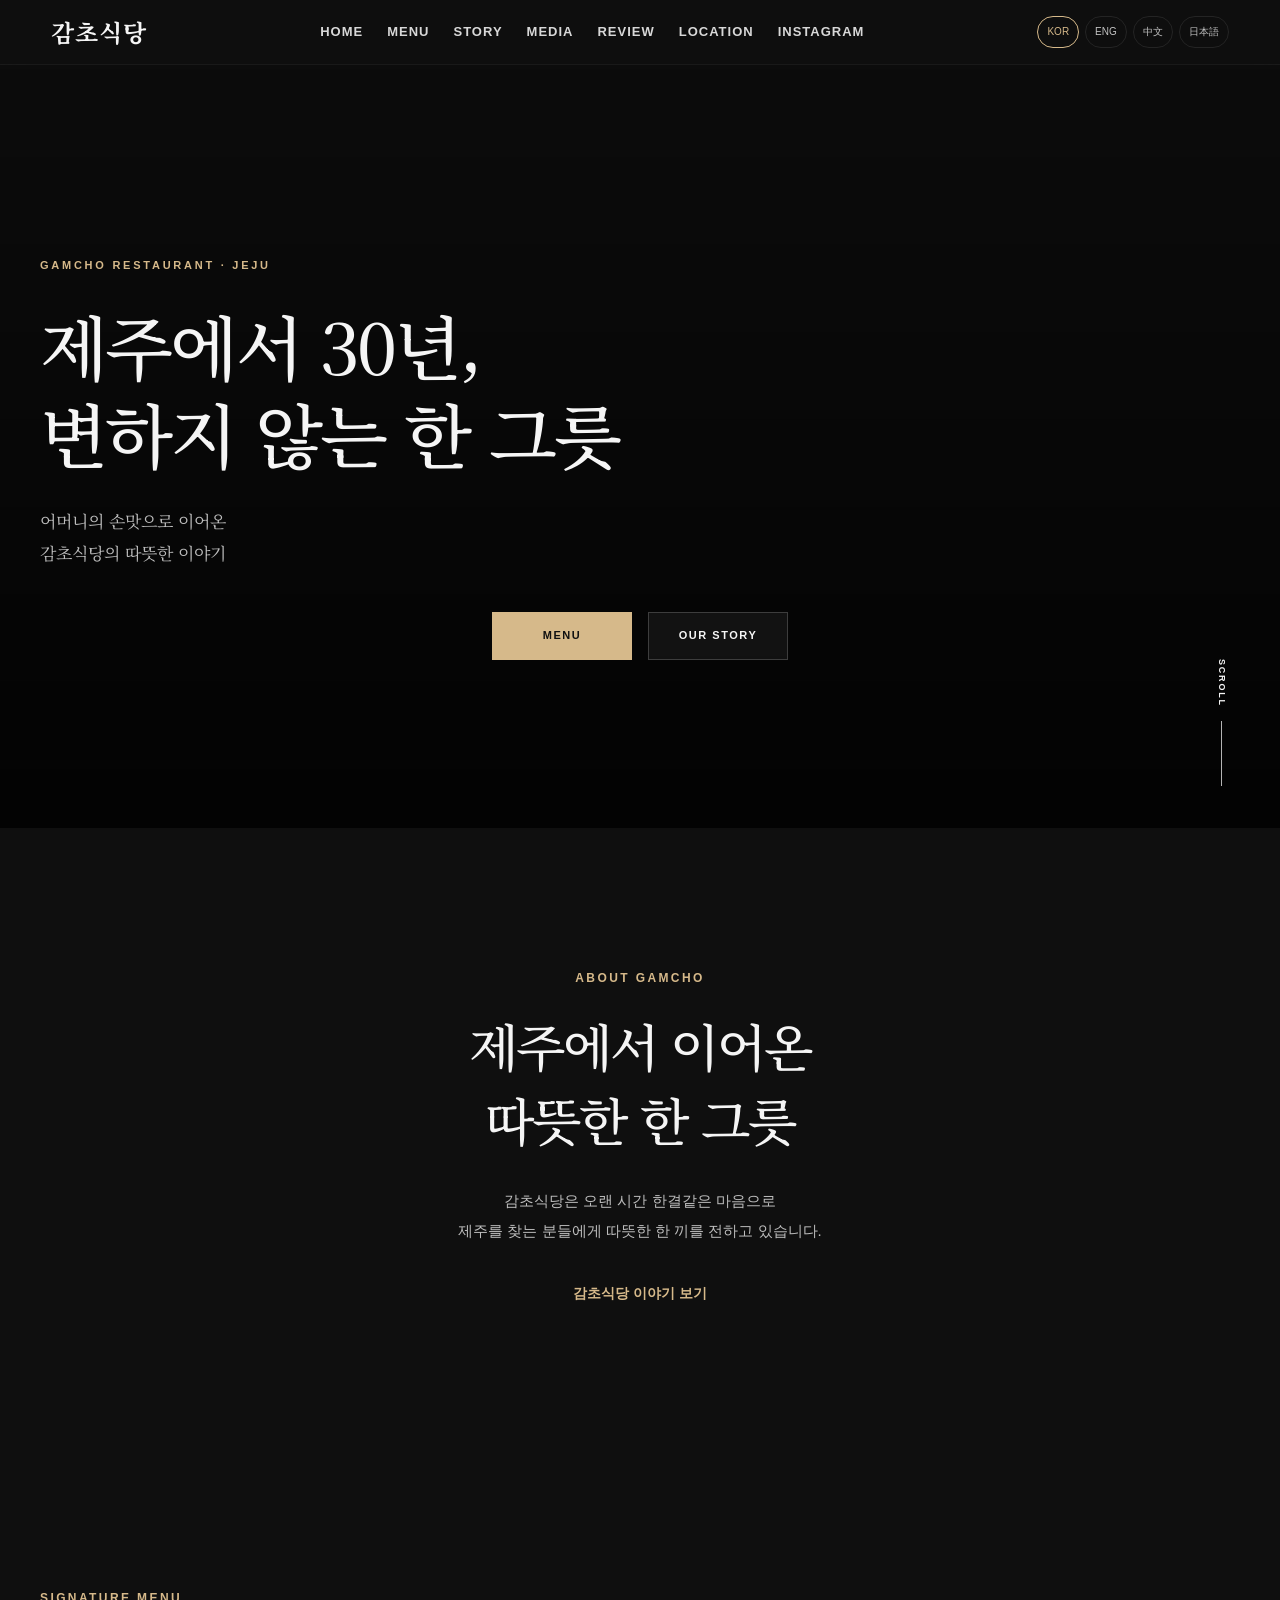
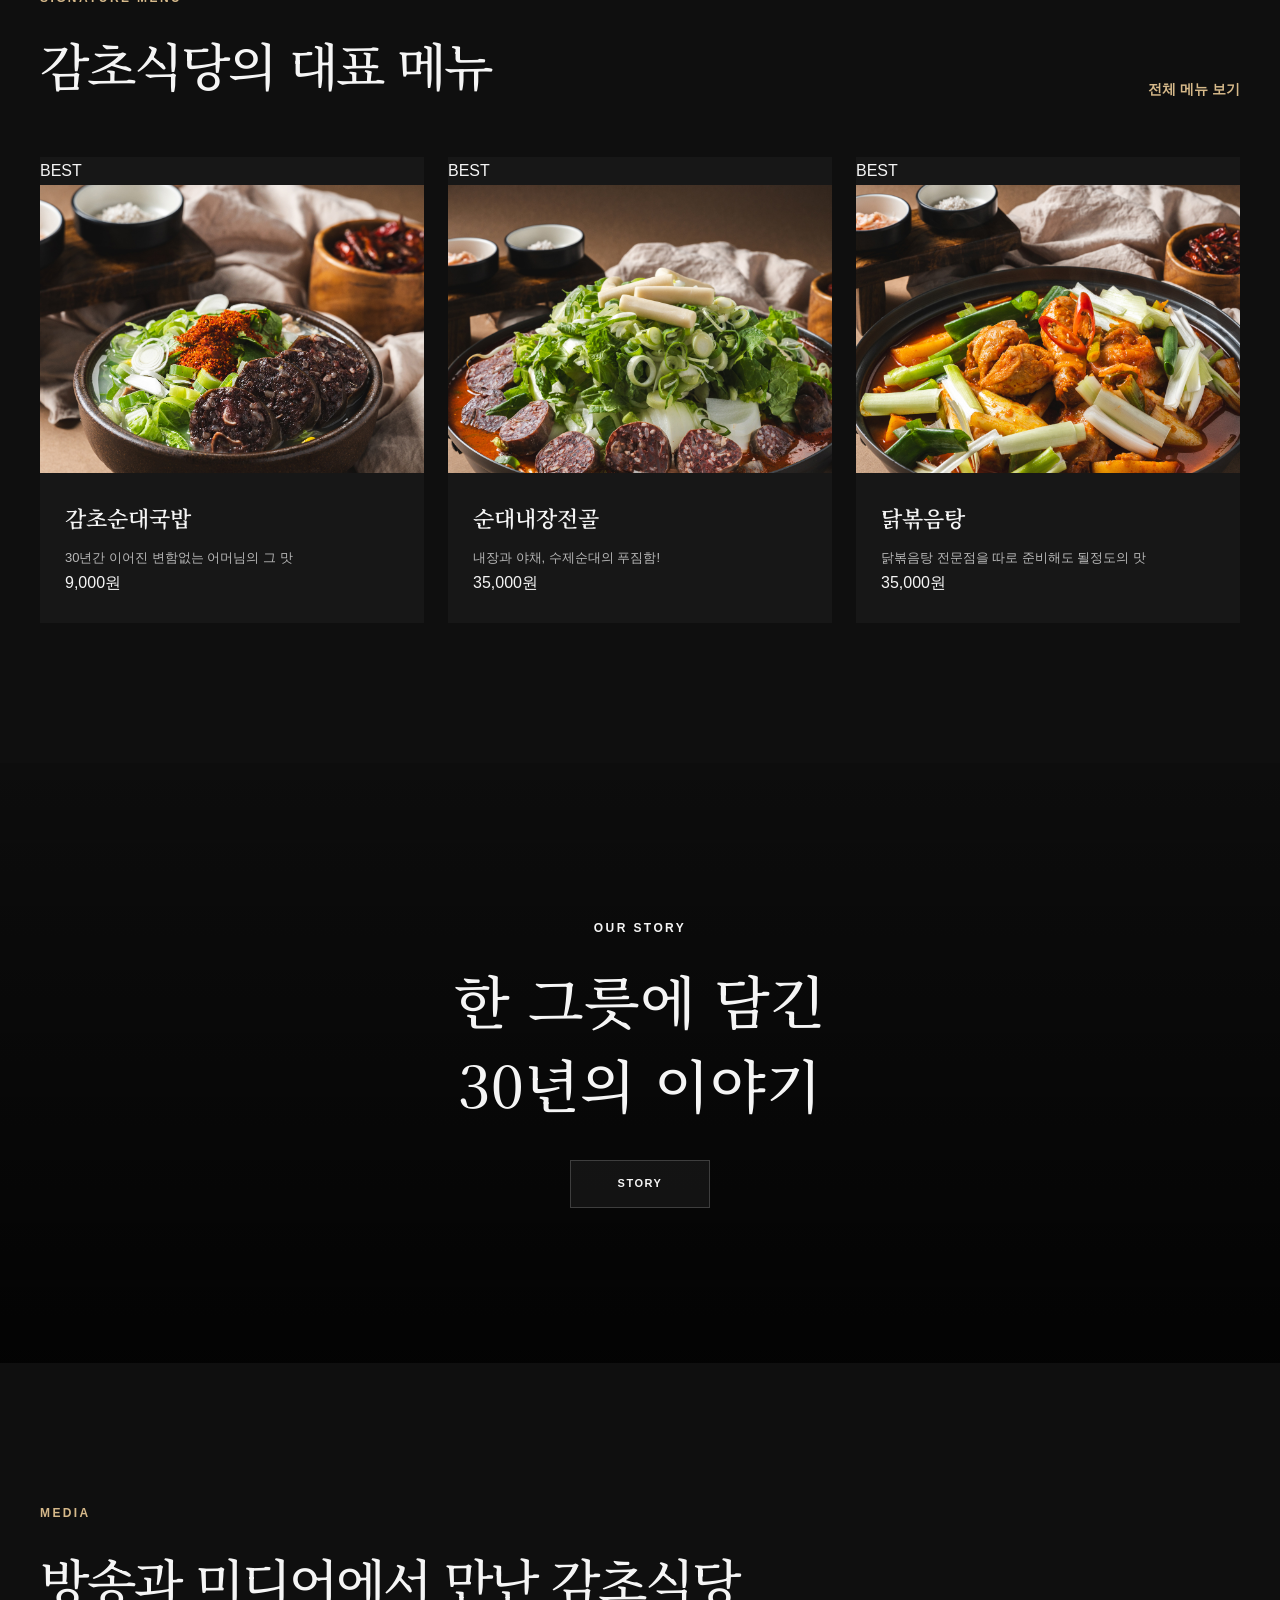
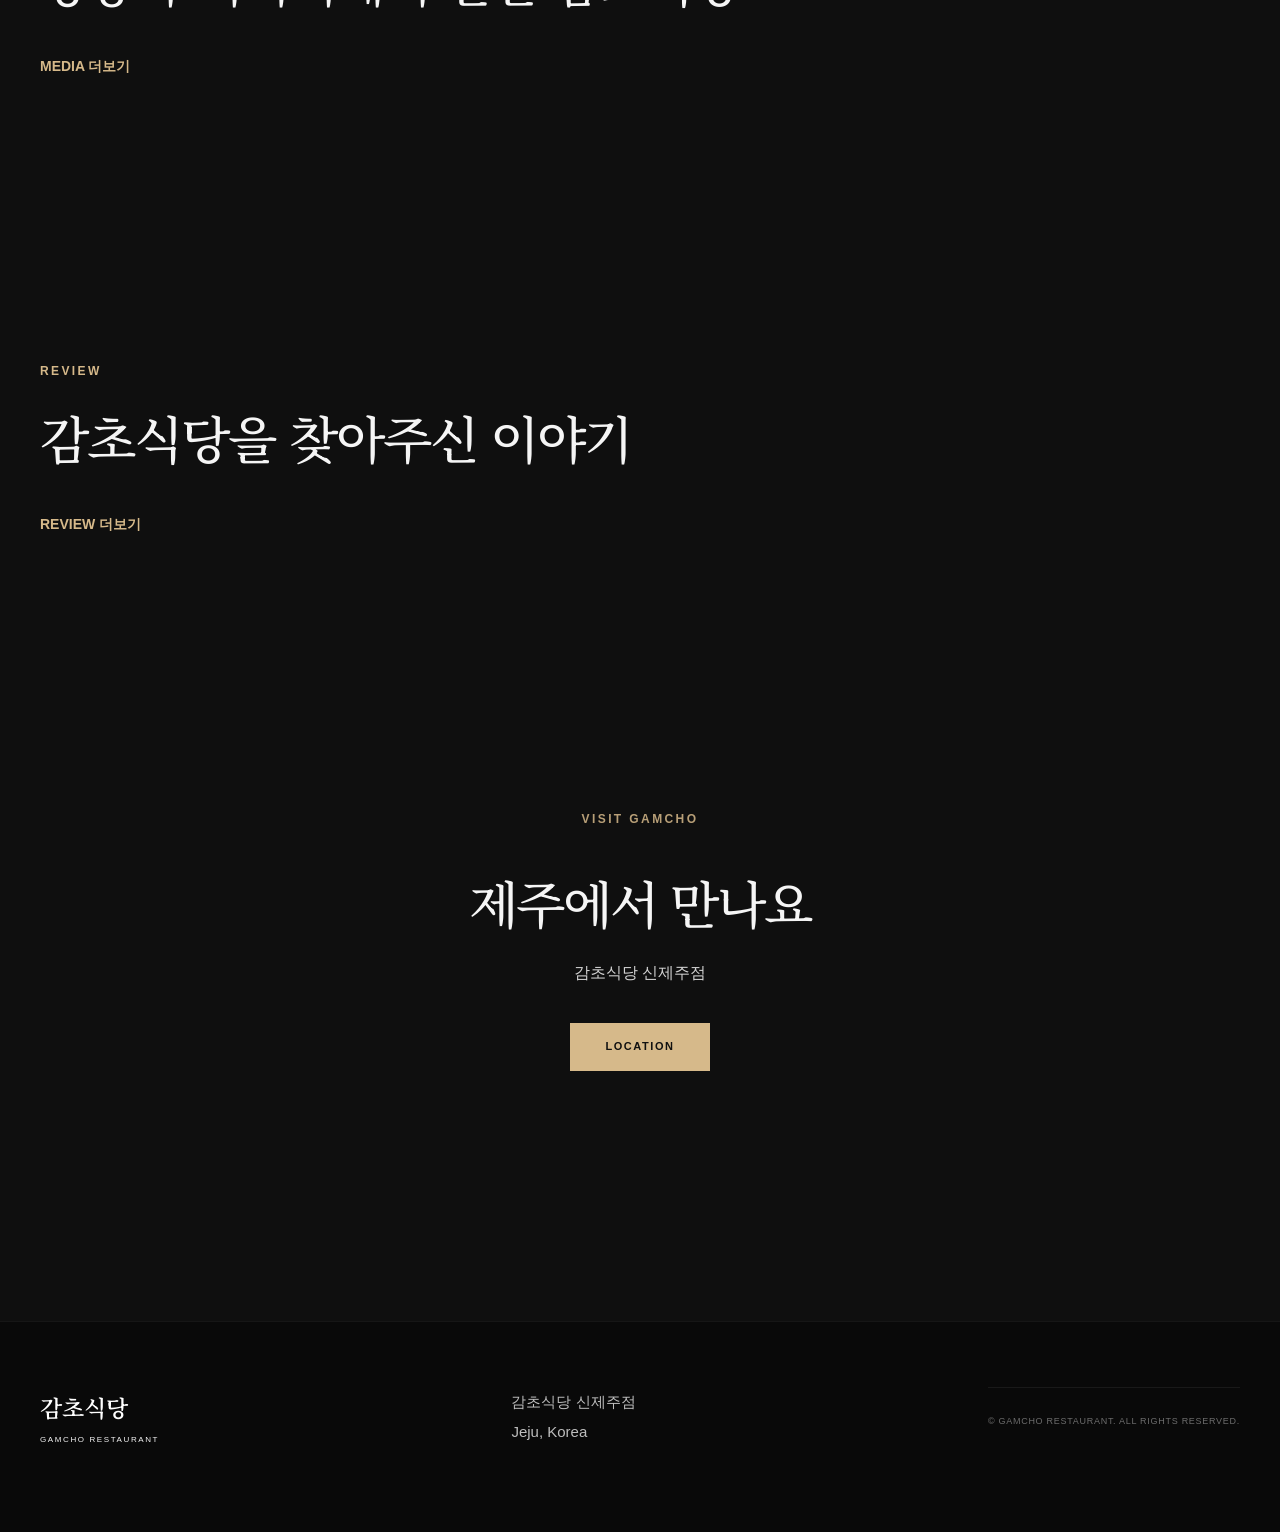
==== index.html @ b36bd3c9 "Update index.html" ====
<!DOCTYPE html>
<html lang="ko">
<head>
<meta charset="UTF-8">
<meta name="viewport" content="width=device-width, initial-scale=1.0">
<title>감초식당 신제주점 | 제주 전통 국밥</title>
<meta name="description" content="제주에서 30년 전통을 이어온 감초식당 신제주점. 감초순대국밥과 제주식 전통 음식을 만나보세요.">
<meta name="robots" content="index, follow">
<meta property="og:title" content="감초식당 신제주점">
<meta property="og:description" content="제주에서 30년 전통을 이어온 감초식당">
<meta property="og:type" content="website">
<meta property="og:url" content="https://www.gamchojeju.com/">

<link rel="preconnect" href="https://fonts.googleapis.com">
<link rel="preconnect" href="https://fonts.gstatic.com" crossorigin>
<link href="https://fonts.googleapis.com/css2?family=Noto+Serif+KR:wght@400;500;600;700&family=Pretendard:wght@400;500;600;700&display=swap" rel="stylesheet">

<link rel="stylesheet" href="css/style.css">
<link rel="stylesheet" href="css/responsive.css">

<style id="media-header-standard">
/* HEADER STANDARD — copied from broadcast.html */

/* The MEDIA header uses this exact container rule. Keep it here so INDEX's
   external page CSS cannot change the header width. */
.container{
width:min(1180px,92%);
margin:auto;
}

header{
position:fixed;
top:0;
left:0;
width:100%;
z-index:999;
background:rgba(15,15,15,0.82);
backdrop-filter:blur(14px);
-webkit-backdrop-filter:blur(14px);
border-bottom:1px solid rgba(255,255,255,0.05);
transition:0.35s;
}

header.scrolled{
background:rgba(0,0,0,0.96);
padding:2px 0;
}

.nav{
display:flex;
justify-content:space-between;
align-items:center;
padding:16px 0;
gap:20px;
transition:0.35s;
}

.logo{
font-family:'Noto Serif KR',serif;
font-size:24px;
font-weight:700;
letter-spacing:1px;
}

.menu{
display:flex;
gap:24px;
flex-wrap:wrap;
justify-content:center;
}

.menu a{
font-size:13px;
font-weight:600;
letter-spacing:1px;
opacity:0.88;
transition:0.3s;
position:relative;
}

.menu a::after{
content:'';
position:absolute;
left:0;
bottom:-6px;
width:0;
height:1px;
background:var(--gold);
transition:0.3s;
}

.menu a:hover{
opacity:1;
}

.menu a:hover::after{
width:100%;
}

/* HERO */

.hero{
position:relative;
height:92svh;
min-height:780px;
overflow:hidden;
}

.hero img{
height:100%;
object-fit:cover;
filter:brightness(0.36);
transform:scale(1.03);
}

.hero-overlay{
position:absolute;
inset:0;
background:
linear-gradient(to bottom, rgba(0,0,0,0.15), rgba(0,0,0,0.78));
}

.hero-text{
position:absolute;
top:55%;
left:50%;
transform:translate(-50%,-50%);
text-align:center;
width:min(92%,900px);
z-index:2;
}

.hero-sub{
font-size:13px;
letter-spacing:4px;
margin-bottom:22px;
color:var(--gold);
}

.hero-title{
font-family:'Noto Serif KR',serif;
font-size:clamp(42px,6vw,82px);
line-height:1.35;
margin-bottom:24px;
font-weight:600;
}

.hero-desc{
font-size:18px;
color:rgba(255,255,255,0.82);
max-width:760px;
margin:auto;
}

.hero-buttons{
display:flex;
justify-content:center;
gap:16px;
margin-top:42px;
flex-wrap:wrap;
}

.hero-btn{
padding:16px 28px;
border-radius:999px;
font-size:14px;
font-weight:600;
transition:0.35s;
}

.hero-btn.primary{
background:var(--gold);
color:#111;
}

.hero-btn.primary:hover{
transform:translateY(-3px);
}

.hero-btn.secondary{
border:1px solid rgba(255,255,255,0.18);
background:rgba(255,255,255,0.05);
}

.hero-btn.secondary:hover{
background:rgba(255,255,255,0.12);
}

/* SECTION */

section{
padding:120px 0;
}

.section-label{
font-size:13px;
letter-spacing:3px;
color:var(--gold);
margin-bottom:18px;
font-weight:600;
}

.section-title{
font-family:'Noto Serif KR',serif;
font-size:clamp(34px,4vw,50px);
line-height:1.5;
margin-bottom:28px;
font-weight:600;
}

.section-desc{
font-size:18px;
color:var(--sub);
max-width:760px;
}

/* TRUST */

.trust-wrap{
margin-top:60px;
display:grid;
grid-template-columns:repeat(4,1fr);
gap:22px;
}

.trust-box{
background:#151515;
border:1px solid rgba(255,255,255,0.05);
border-radius:24px;
padding:34px;
text-align:center;
transition:0.35s;
}

.trust-box:hover{
transform:translateY(-5px);
border-color:rgba(214,185,138,0.28);
}

.trust-logo{
font-size:30px;
margin-bottom:16px;
}

.trust-title{
font-weight:600;
margin-bottom:8px;
}

.trust-text{
font-size:14px;
color:#a8a8a8;
}

/* FEATURE */

.feature-wrap{
display:grid;
grid-template-columns:1.1fr 1fr;
gap:70px;
align-items:center;
}

.feature-image{
overflow:hidden;
border-radius:30px;
}

.feature-image img{
height:720px;
object-fit:cover;
transition:0.5s;
box-shadow:0 30px 60px rgba(0,0,0,0.45);
}

.feature-image:hover img{
transform:scale(1.04);
}

.feature-card{
background:var(--card);
padding:52px;
border-radius:30px;
border:1px solid rgba(255,255,255,0.06);
}

.feature-badge{
display:inline-block;
padding:10px 18px;
border-radius:999px;
background:var(--gold-dark);
color:#e3c089;
font-size:12px;
letter-spacing:1px;
margin-bottom:24px;
}

.feature-title{
font-family:'Noto Serif KR',serif;
font-size:42px;
line-height:1.5;
margin-bottom:26px;
}

.feature-text{
font-size:17px;
color:#cfcfcf;
margin-bottom:34px;
}

.feature-info{
display:flex;
flex-direction:column;
gap:18px;
}

.feature-item{
padding:20px 24px;
background:#111;
border-radius:20px;
font-size:15px;
color:#d6d6d6;
border:1px solid rgba(255,255,255,0.04);
}

/* VIDEO */

.video-grid{
display:grid;
grid-template-columns:repeat(3,1fr);
gap:28px;
margin-top:60px;
}

.video-card{
background:#171717;
border-radius:28px;
overflow:hidden;
transition:0.4s;
border:1px solid rgba(255,255,255,0.05);
position:relative;
}

.video-card:hover{
transform:translateY(-10px);
box-shadow:0 24px 50px rgba(212,175,55,0.14);
}

.video-thumb{
position:relative;
overflow:hidden;
}

.video-thumb img{
height:240px;
object-fit:cover;
transition:0.5s;
}

.video-card:hover .video-thumb img{
transform:scale(1.06);
}

.play-icon{
position:absolute;
top:50%;
left:50%;
transform:translate(-50%,-50%);
width:74px;
height:74px;
border-radius:50%;
background:rgba(0,0,0,0.66);
display:flex;
align-items:center;
justify-content:center;
font-size:26px;
backdrop-filter:blur(4px);
}

.video-content{
padding:30px;
}

.video-title{
font-family:'Noto Serif KR',serif;
font-size:24px;
line-height:1.5;
margin-bottom:14px;
}

.video-text{
font-size:15px;
color:#b8b8b8;
}

/* YOUTUBE */

.youtube-section{
background:#141414;
}

.youtube-frame{
position:relative;
padding-top:56.25%;
height:0;
overflow:hidden;
margin-top:60px;
border-radius:30px;
box-shadow:0 30px 60px rgba(0,0,0,0.4);
}

.youtube-frame iframe{
position:absolute;
top:0;
left:0;
width:100%;
height:100%;
border:0;
display:block;
}

/* QUOTE */

.quote{
background:#161616;
text-align:center;
padding:160px 20px;
}

.quote p{
font-family:'Noto Serif KR',serif;
font-size:clamp(28px,4vw,48px);
line-height:1.8;
max-width:980px;
margin:auto;
}

/* CTA */

.cta{
text-align:center;
}

.cta-box{
background:linear-gradient(145deg,#181818,#101010);
padding:70px 40px;
border-radius:34px;
border:1px solid rgba(255,255,255,0.06);
}

.cta-title{
font-family:'Noto Serif KR',serif;
font-size:42px;
margin-bottom:20px;
}

.cta-text{
color:#bdbdbd;
margin-bottom:34px;
}

.cta-buttons{
display:flex;
justify-content:center;
gap:18px;
flex-wrap:wrap;
}

.cta-btn{
padding:16px 28px;
border-radius:999px;
font-weight:600;
transition:0.35s;
}

.cta-btn.gold{
background:var(--gold);
color:#111;
}

.cta-btn.dark{
background:#1f1f1f;
border:1px solid rgba(255,255,255,0.08);
}

.cta-btn:hover{
transform:translateY(-4px);
}

/* FOOTER */

footer{
background:#090909;
padding:70px 0;
margin-top:120px;
border-top:1px solid rgba(255,255,255,0.05);
}

.footer-inner{
display:flex;
justify-content:space-between;
gap:40px;
flex-wrap:wrap;
}

.footer-logo{
font-family:'Noto Serif KR',serif;
font-size:30px;
margin-bottom:12px;
}

.footer-info{
font-size:15px;
line-height:2;
color:#bdbdbd;
}

/* FLOAT */

.floating-call{
position:fixed;
right:20px;
bottom:20px;
z-index:1000;
width:64px;
height:64px;
border-radius:50%;
background:var(--gold);
color:#111;
display:flex;
align-items:center;
justify-content:center;
font-size:28px;
box-shadow:0 14px 30px rgba(0,0,0,0.35);
transition:0.35s;
}

.floating-call:hover{
transform:translateY(-4px);
}

/* TABLET */

@media(max-width:1024px){

.feature-wrap{
grid-template-columns:1fr;
}

.feature-image img{
height:520px;
}

.video-grid{
grid-template-columns:1fr;
}

.trust-wrap{
grid-template-columns:1fr 1fr;
}

}

/* MOBILE */

@media(max-width:768px){

.nav{
flex-direction:column;
gap:14px;
padding:14px 0;
}

.menu{
gap:14px;
}

.menu a{
font-size:11px;
}

.hero{
min-height:680px;
}

.hero-title{
font-size:42px;
}

.hero-desc{
font-size:15px;
line-height:1.8;
}

.hero-buttons{
margin-top:32px;
}

.hero-btn{
width:100%;
max-width:260px;
}

section{
padding:90px 0;
}

.section-desc{
font-size:16px;
}

.feature-card{
padding:34px 28px;
}

.feature-title{
font-size:34px;
}

.feature-text{
font-size:16px;
}

.feature-image img{
height:380px;
}

.video-thumb img{
height:220px;
}

.video-content{
padding:24px;
}

.video-title{
font-size:22px;
}

.quote{
padding:110px 20px;
}

.quote p{
font-size:26px;
}

.footer-inner{
flex-direction:column;
}

.trust-wrap{
grid-template-columns:1fr;
}

.cta-title{
font-size:30px;
}

}



.media-language{display:flex;gap:6px;align-items:center;flex-wrap:wrap}
.media-language button{border:1px solid rgba(255,255,255,.12);background:transparent;color:#fff;padding:6px 9px;border-radius:999px;font-size:10px;cursor:pointer;opacity:.75}
.media-language button.active,.media-language button:hover{opacity:1;border-color:var(--gold);color:var(--gold)}
@media(max-width:768px){.media-language{justify-content:center}}
</style>

<style id="index-theme-sync">
/* =========================================================
   INDEX THEME SYNC
   MEDIA / STORY 페이지의 다크&골드 디자인을 INDEX에도 동일 적용
   ========================================================= */

:root{
    --bg:#0f0f0f;
    --card:#171717;
    --text:#f5f5f5;
    --sub:#bdbdbd;
    --gold:#d6b98a;
    --gold-dark:#2a2116;
}

/* PAGE */
html,
body{
    background:#0f0f0f !important;
    color:#f5f5f5 !important;
}

body{
    font-family:'Pretendard',sans-serif !important;
    line-height:1.8;
}

/* HEADER */
header,
.site-header{
    background:rgba(15,15,15,0.82) !important;
    color:#f5f5f5 !important;
    border-bottom:1px solid rgba(255,255,255,0.05) !important;
    backdrop-filter:blur(14px);
    -webkit-backdrop-filter:blur(14px);
}

header.scrolled{
    background:rgba(0,0,0,0.96) !important;
}

.logo,
.menu a{
    color:#f5f5f5 !important;
}

.menu a::after{
    background:var(--gold) !important;
}

/* HERO */
.hero{
    background:#0f0f0f !important;
    color:#f5f5f5 !important;
}

.hero-overlay{
    background:linear-gradient(
        to bottom,
        rgba(0,0,0,0.15),
        rgba(0,0,0,0.78)
    ) !important;
}

.hero-eyebrow{
    color:var(--gold) !important;
}

.hero-content h1,
.hero-title{
    color:#f5f5f5 !important;
}

.hero-description{
    color:rgba(255,255,255,0.82) !important;
}

.btn-primary{
    background:var(--gold) !important;
    color:#111 !important;
}

.btn-outline{
    color:#f5f5f5 !important;
    border-color:rgba(255,255,255,0.18) !important;
    background:rgba(255,255,255,0.05) !important;
}

/* COMMON SECTIONS */
.intro,
.signature-menu,
.media-preview,
.review-preview,
.location-cta{
    background:#0f0f0f !important;
    color:#f5f5f5 !important;
}

.section-eyebrow{
    color:var(--gold) !important;
}

.intro h2,
.signature-menu h2,
.section-heading h2{
    color:#f5f5f5 !important;
}

.intro-text{
    color:var(--sub) !important;
}

.text-link{
    color:var(--gold) !important;
}

.text-link:hover{
    color:#e3c089 !important;
}

/* MENU CARD */
.menu-preview-card{
    background:#171717 !important;
    color:#f5f5f5 !important;
    border-color:rgba(255,255,255,0.06) !important;
}

.menu-info h3{
    color:#f5f5f5 !important;
}

.menu-info p{
    color:#b8b8b8 !important;
}

.menu-image.placeholder{
    background:#111 !important;
    color:#a8a8a8 !important;
}

/* STORY CTA */
.story-cta{
    background:#0f0f0f !important;
    color:#f5f5f5 !important;
}

.story-cta-overlay{
    background:linear-gradient(
        to bottom,
        rgba(0,0,0,0.15),
        rgba(0,0,0,0.78)
    ) !important;
}

.story-cta-content h2,
.story-cta-content p{
    color:#f5f5f5 !important;
}

/* FOOTER */
.site-footer,
footer{
    background:#090909 !important;
    color:#f5f5f5 !important;
    border-top:1px solid rgba(255,255,255,0.05) !important;
}

.footer-brand{
    color:#f5f5f5 !important;
}

.footer-info,
.copyright{
    color:#bdbdbd !important;
}

/* LANGUAGE */
.media-language button{
    border-color:rgba(255,255,255,.12) !important;
    background:transparent !important;
    color:#fff !important;
}

.media-language button.active,
.media-language button:hover{
    border-color:var(--gold) !important;
    color:var(--gold) !important;
}

/* MOBILE */
@media(max-width:768px){
    html,
    body{
        background:#0f0f0f !important;
        color:#f5f5f5 !important;
    }

    .intro,
    .signature-menu,
    .media-preview,
    .review-preview,
    .location-cta{
        background:#0f0f0f !important;
    }

    .menu-preview-card{
        background:#171717 !important;
    }
}
</style>

</head>

<body>

<header id="header">

<div class="container nav">

<div class="logo">감초식당</div>

<nav class="menu">
<a href="index.html">HOME</a>
<a href="menu.html">MENU</a>
<a href="story.html">STORY</a>
<a href="broadcast.html">MEDIA</a>
<a href="review.html">REVIEW</a>
<a href="location.html">LOCATION</a>
<a href="instagram.html">INSTAGRAM</a>
</nav>
      <div class="media-language" aria-label="Language selector">
        <button type="button" data-lang="ko">KOR</button>
        <button type="button" data-lang="en">ENG</button>
        <button type="button" data-lang="zh">中文</button>
        <button type="button" data-lang="ja">日本語</button>
      </div>

</div>

</header>

<main>

<section class="hero">
<div class="hero-background"></div>
<div class="hero-overlay"></div>

<div class="hero-content">
<p class="hero-eyebrow" data-i18n="hero.eyebrow">GAMCHO RESTAURANT · JEJU</p>

<h1 data-i18n="hero.title">제주에서 30년,<br>변하지 않는 한 그릇</h1>

<p class="hero-description" data-i18n="hero.description">
어머니의 손맛으로 이어온<br>감초식당의 따뜻한 이야기
</p>

<div class="hero-buttons">
<a href="menu.html" class="btn btn-primary" data-i18n="hero.menuButton">MENU</a>
<a href="story.html" class="btn btn-outline" data-i18n="hero.storyButton">OUR STORY</a>
</div>
</div>

<div class="hero-scroll">
<span>SCROLL</span>
<span class="scroll-line"></span>
</div>
</section>

<section class="intro">
<div class="section-inner">

<p class="section-eyebrow" data-i18n="intro.eyebrow">ABOUT GAMCHO</p>

<h2 data-i18n="intro.title">제주에서 이어온<br>따뜻한 한 그릇</h2>

<p class="intro-text" data-i18n="intro.description">
감초식당은 오랜 시간 한결같은 마음으로<br>
제주를 찾는 분들에게 따뜻한 한 끼를 전하고 있습니다.
</p>

<a href="story.html" class="text-link" data-i18n="intro.link">
감초식당 이야기 보기 <span>→</span>
</a>

</div>
</section>

<section class="signature-menu">
<div class="section-inner">

<div class="section-heading">
<div>
<p class="section-eyebrow" data-i18n="signature.eyebrow">SIGNATURE MENU</p>
<h2 data-i18n="signature.title">감초식당의 대표 메뉴</h2>
</div>

<a href="menu.html" class="text-link" data-i18n="signature.link">
전체 메뉴 보기 <span>→</span>
</a>
</div>

<div class="menu-preview">
<div class="menu-preview-card">
<div class="menu-image placeholder"><span>MENU IMAGE</span></div>
<div class="menu-info">
<h3>감초순대국밥</h3>
<p>기존 메뉴 설명 그대로 연결 예정</p>
</div>
</div>
</div>

</div>
</section>

<section class="story-cta">
<div class="story-cta-background"></div>
<div class="story-cta-overlay"></div>

<div class="story-cta-content">
<p class="section-eyebrow" data-i18n="story.eyebrow">OUR STORY</p>
<h2 data-i18n="story.title">한 그릇에 담긴<br>30년의 이야기</h2>
<a href="story.html" class="btn btn-outline" data-i18n="story.button">STORY</a>
</div>
</section>

<section class="media-preview">
<div class="section-inner">
<p class="section-eyebrow" data-i18n="media.eyebrow">MEDIA</p>
<h2 data-i18n="media.title">방송과 미디어에서 만난 감초식당</h2>
<a href="media.html" class="text-link" data-i18n="media.link">MEDIA 더보기 <span>→</span></a>
</div>
</section>

<section class="review-preview">
<div class="section-inner">
<p class="section-eyebrow" data-i18n="review.eyebrow">REVIEW</p>
<h2 data-i18n="review.title">감초식당을 찾아주신 이야기</h2>
<a href="review.html" class="text-link" data-i18n="review.link">REVIEW 더보기 <span>→</span></a>
</div>
</section>

<section class="location-cta">
<div class="section-inner">
<p class="section-eyebrow" data-i18n="location.eyebrow">VISIT GAMCHO</p>
<h2 data-i18n="location.title">제주에서 만나요</h2>
<p data-i18n="location.description">감초식당 신제주점</p>
<a href="location.html" class="btn btn-primary" data-i18n="location.button">LOCATION</a>
</div>
</section>

</main>

<footer class="site-footer">
<div class="footer-inner">

<div class="footer-brand">
<strong>감초식당</strong>
<span>GAMCHO RESTAURANT</span>
</div>

<div class="footer-info">
<p data-i18n="footer.restaurant">감초식당 신제주점</p>
<p data-i18n="footer.country">Jeju, Korea</p>
</div>

<p class="copyright">© GAMCHO RESTAURANT. ALL RIGHTS RESERVED.</p>

</div>
</footer>

<script src="data/translations.js"></script>
<script src="data/menu-data.js"></script>
<script src="js/main.js"></script>


<script id="media-header-standard-js">
window.addEventListener('scroll',()=>{
 const header=document.getElementById('header');
 if(header) header.classList.toggle('scrolled',window.scrollY>30);
});
(function(){
 const buttons=document.querySelectorAll('.media-language button');
 buttons.forEach(b=>b.addEventListener('click',()=>{
   buttons.forEach(x=>x.classList.remove('active'));
   b.classList.add('active');
   try{ localStorage.setItem('gamcho-language',b.dataset.lang); }catch(e){}
 }));
 try{ const l=localStorage.getItem('gamcho-language')||'ko'; const b=document.querySelector('.media-language button[data-lang="'+l+'"]'); if(b)b.classList.add('active'); }catch(e){}
})();
</script>
</body>
</html>
---- css/style.css ----
/* =========================================================
   GAMCHO RESTAURANT 2.0
   Main Style
   ========================================================= */

/* ---------------------------------------------------------
   01. DESIGN TOKENS
--------------------------------------------------------- */

:root {
    --color-bg: #f7f5f0;
    --color-bg-light: #fbfaf7;
    --color-white: #ffffff;

    --color-text: #22201d;
    --color-text-light: #706b63;
    --color-border: rgba(34, 32, 29, 0.12);

    --color-accent: #8a5a32;
    --color-accent-dark: #694324;
    --color-accent-light: #b88b61;

    --font-serif: "Noto Serif KR", serif;
    --font-sans: "Pretendard", sans-serif;

    --container: 1240px;

    --header-height: 88px;

    --section-padding: 140px;

    --transition: 0.35s ease;
}


/* ---------------------------------------------------------
   02. RESET
--------------------------------------------------------- */

* {
    margin: 0;
    padding: 0;
    box-sizing: border-box;
}

html {
    scroll-behavior: smooth;
}

body {
    background: var(--color-bg);
    color: var(--color-text);
    font-family: var(--font-sans);
    font-weight: 400;
    line-height: 1.7;
    overflow-x: hidden;
}

body,
button,
a {
    -webkit-font-smoothing: antialiased;
}

img {
    display: block;
    width: 100%;
    height: auto;
}

a {
    color: inherit;
    text-decoration: none;
}

button {
    border: 0;
    background: none;
    color: inherit;
    font: inherit;
    cursor: pointer;
}


/* ---------------------------------------------------------
   03. COMMON
--------------------------------------------------------- */

.section-inner {
    width: min(
        calc(100% - 80px),
        var(--container)
    );

    margin: 0 auto;
}

.section-eyebrow {
    margin-bottom: 18px;

    color: var(--color-accent);

    font-family: var(--font-sans);
    font-size: 12px;
    font-weight: 700;

    letter-spacing: 0.2em;
    text-transform: uppercase;
}

.text-link {
    display: inline-flex;
    align-items: center;
    gap: 14px;

    position: relative;

    font-size: 14px;
    font-weight: 600;

    transition: var(--transition);
}

.text-link span {
    font-size: 18px;

    transition: transform var(--transition);
}

.text-link:hover {
    color: var(--color-accent);
}

.text-link:hover span {
    transform: translateX(5px);
}


/* ---------------------------------------------------------
   04. HEADER
--------------------------------------------------------- */

.site-header {
    position: fixed;
    top: 0;
    left: 0;

    width: 100%;
    height: var(--header-height);

    z-index: 1000;

    color: var(--color-white);

    transition:
        background var(--transition),
        color var(--transition),
        box-shadow var(--transition);
}

.site-header.scrolled {
    background: rgba(247, 245, 240, 0.96);

    color: var(--color-text);

    box-shadow:
        0 1px 0 rgba(0, 0, 0, 0.08);

    backdrop-filter: blur(12px);
}

.header-inner {
    width: min(
        calc(100% - 80px),
        1440px
    );

    height: 100%;

    margin: 0 auto;

    display: flex;
    align-items: center;
    justify-content: space-between;

    gap: 40px;
}


/* Logo */

.logo {
    display: flex;
    flex-direction: column;

    flex-shrink: 0;

    line-height: 1.1;
}

.logo-ko {
    font-family: var(--font-serif);
    font-size: 21px;
    font-weight: 600;
}

.logo-en {
    margin-top: 4px;

    font-size: 8px;
    font-weight: 600;

    letter-spacing: 0.18em;

    opacity: 0.75;
}


/* Navigation */

.main-nav {
    display: flex;
    align-items: center;
    gap: 30px;

    margin-left: auto;
}

.main-nav a {
    position: relative;

    font-size: 11px;
    font-weight: 600;

    letter-spacing: 0.12em;

    opacity: 0.9;

    transition: var(--transition);
}

.main-nav a::after {
    content: "";

    position: absolute;

    left: 0;
    bottom: -7px;

    width: 0;
    height: 1px;

    background: currentColor;

    transition: width var(--transition);
}

.main-nav a:hover::after {
    width: 100%;
}


/* Language */

.language-selector {
    position: relative;
    flex-shrink: 0;
}

.language-button {
    min-width: 48px;

    padding: 8px 4px;

    font-size: 10px;
    font-weight: 700;

    letter-spacing: 0.08em;
}

.language-menu {
    position: absolute;

    top: calc(100% + 10px);
    right: 0;

    min-width: 110px;

    padding: 8px;

    background: var(--color-white);

    color: var(--color-text);

    border: 1px solid var(--color-border);

    opacity: 0;
    visibility: hidden;

    transform: translateY(-5px);

    transition: var(--transition);
}

.language-selector:hover .language-menu,
.language-selector.is-open .language-menu {
    opacity: 1;
    visibility: visible;
    transform: translateY(0);
}

.language-menu button {
    display: block;

    width: 100%;

    padding: 9px 10px;

    text-align: left;

    font-size: 12px;

    transition: var(--transition);
}

.language-menu button:hover {
    background: var(--color-bg);
    color: var(--color-accent);
}


/* Mobile menu button */

.mobile-menu-button {
    display: none;

    width: 32px;
    height: 32px;

    flex-direction: column;
    justify-content: center;
    gap: 5px;
}

.mobile-menu-button span {
    display: block;

    width: 22px;
    height: 1px;

    background: currentColor;

    transition: var(--transition);
}


/* ---------------------------------------------------------
   05. HERO
--------------------------------------------------------- */

.hero {
    position: relative;

    min-height: 100vh;

    display: flex;
    align-items: center;

    overflow: hidden;

    color: var(--color-white);
}

.hero-background {
    position: absolute;
    inset: 0;

    background-image:
        url("../images/hero/main-hero.jpg");

    background-position: center;
    background-size: cover;

    transform: scale(1.03);

    animation: heroZoom 14s ease-out forwards;
}

@keyframes heroZoom {
    from {
        transform: scale(1.08);
    }

    to {
        transform: scale(1);
    }
}

.hero-overlay {
    position: absolute;
    inset: 0;

    background:
        linear-gradient(
            90deg,
            rgba(0, 0, 0, 0.62) 0%,
            rgba(0, 0, 0, 0.32) 48%,
            rgba(0, 0, 0, 0.12) 100%
        );
}

.hero-content {
    position: relative;

    width: min(
        calc(100% - 80px),
        var(--container)
    );

    margin: 0 auto;

    padding-top: var(--header-height);

    z-index: 2;
}

.hero-eyebrow {
    margin-bottom: 25px;

    font-size: 11px;
    font-weight: 600;

    letter-spacing: 0.25em;
}

.hero h1 {
    max-width: 720px;

    font-family: var(--font-serif);
    font-size: clamp(44px, 5.5vw, 78px);
    font-weight: 500;

    line-height: 1.25;
    letter-spacing: -0.04em;
}

.hero-description {
    margin-top: 28px;

    font-family: var(--font-serif);
    font-size: 17px;

    line-height: 1.9;

    opacity: 0.9;
}

.hero-buttons {
    display: flex;
    align-items: center;
    gap: 12px;

    margin-top: 42px;
}


/* Buttons */

.btn {
    display: inline-flex;

    align-items: center;
    justify-content: center;

    min-width: 140px;

    min-height: 48px;

    padding: 0 24px;

    font-size: 11px;
    font-weight: 700;

    letter-spacing: 0.14em;

    transition: var(--transition);
}

.btn-primary {
    background: var(--color-accent);
    color: var(--color-white);
}

.btn-primary:hover {
    background: var(--color-accent-dark);
    transform: translateY(-2px);
}

.btn-outline {
    border: 1px solid rgba(255, 255, 255, 0.6);

    color: var(--color-white);
}

.btn-outline:hover {
    background: var(--color-white);
    color: var(--color-text);
}


/* Hero scroll */

.hero-scroll {
    position: absolute;

    right: 50px;
    bottom: 42px;

    z-index: 2;

    display: flex;
    align-items: center;
    gap: 14px;

    font-size: 9px;
    font-weight: 600;

    letter-spacing: 0.2em;

    writing-mode: vertical-rl;
}

.scroll-line {
    width: 1px;
    height: 65px;

    background: rgba(255, 255, 255, 0.7);
}


/* ---------------------------------------------------------
   06. INTRO
--------------------------------------------------------- */

.intro {
    padding: var(--section-padding) 0;

    text-align: center;

    background: var(--color-bg-light);
}

.intro h2,
.signature-menu h2,
.media-preview h2,
.review-preview h2,
.location-cta h2 {
    font-family: var(--font-serif);
    font-size: clamp(32px, 4vw, 52px);
    font-weight: 500;

    line-height: 1.45;
    letter-spacing: -0.04em;
}

.intro-text {
    margin-top: 30px;

    color: var(--color-text-light);

    font-size: 15px;
    line-height: 2;
}

.intro .text-link {
    margin-top: 35px;
}


/* ---------------------------------------------------------
   07. SIGNATURE MENU
--------------------------------------------------------- */

.signature-menu {
    padding: var(--section-padding) 0;

    background: var(--color-bg);
}

.section-heading {
    display: flex;
    align-items: flex-end;
    justify-content: space-between;

    gap: 40px;

    margin-bottom: 55px;
}

.menu-preview {
    display: grid;

    grid-template-columns:
        repeat(3, minmax(0, 1fr));

    gap: 24px;
}

.menu-preview-card {
    background: var(--color-white);

    overflow: hidden;

    transition: transform var(--transition);
}

.menu-preview-card:hover {
    transform: translateY(-6px);
}

.menu-image {
    aspect-ratio: 4 / 3;

    overflow: hidden;

    background: #e8e4dd;
}

.menu-image.placeholder {
    display: flex;
    align-items: center;
    justify-content: center;

    color: rgba(34, 32, 29, 0.35);

    font-size: 10px;
    letter-spacing: 0.15em;
}

.menu-info {
    padding: 25px;
}

.menu-info h3 {
    font-family: var(--font-serif);
    font-size: 22px;
    font-weight: 600;
}

.menu-info p {
    margin-top: 8px;

    color: var(--color-text-light);

    font-size: 13px;
}


/* ---------------------------------------------------------
   08. STORY CTA
--------------------------------------------------------- */

.story-cta {
    position: relative;

    min-height: 600px;

    display: flex;
    align-items: center;
    justify-content: center;

    overflow: hidden;

    color: var(--color-white);

    text-align: center;
}

.story-cta-background {
    position: absolute;
    inset: 0;

    background-image:
        url("../images/story/story-hero.jpg");

    background-size: cover;
    background-position: center;
}

.story-cta-overlay {
    position: absolute;
    inset: 0;

    background: rgba(0, 0, 0, 0.45);
}

.story-cta-content {
    position: relative;
    z-index: 2;
}

.story-cta h2 {
    margin-bottom: 35px;

    font-family: var(--font-serif);
    font-size: clamp(34px, 4.5vw, 58px);
    font-weight: 500;

    line-height: 1.45;
}


/* ---------------------------------------------------------
   09. MEDIA
--------------------------------------------------------- */

.media-preview {
    padding: var(--section-padding) 0;

    background: var(--color-bg-light);
}

.media-preview h2 {
    max-width: 720px;

    margin-bottom: 35px;
}


/* ---------------------------------------------------------
   10. REVIEW
--------------------------------------------------------- */

.review-preview {
    padding: var(--section-padding) 0;

    background: var(--color-bg);
}

.review-preview h2 {
    max-width: 720px;

    margin-bottom: 35px;
}


/* ---------------------------------------------------------
   11. LOCATION
--------------------------------------------------------- */

.location-cta {
    padding: 130px 0;

    background: var(--color-accent);

    color: var(--color-white);

    text-align: center;
}

.location-cta .section-eyebrow {
    color: rgba(255, 255, 255, 0.75);
}

.location-cta h2 {
    margin-bottom: 20px;
}

.location-cta p {
    margin-bottom: 35px;

    opacity: 0.85;
}


/* ---------------------------------------------------------
   12. FOOTER
--------------------------------------------------------- */

.site-footer {
    padding: 65px 0 45px;

    background: #1f1d1a;

    color: rgba(255, 255, 255, 0.7);
}

.footer-inner {
    width: min(
        calc(100% - 80px),
        var(--container)
    );

    margin: 0 auto;
}

.footer-brand {
    display: flex;
    flex-direction: column;

    margin-bottom: 35px;
}

.footer-brand strong {
    color: var(--color-white);

    font-family: var(--font-serif);
    font-size: 23px;
    font-weight: 600;
}

.footer-brand span {
    margin-top: 4px;

    font-size: 8px;
    letter-spacing: 0.2em;
}

.footer-info {
    margin-bottom: 40px;

    font-size: 12px;

    line-height: 2;
}

.copyright {
    padding-top: 25px;

    border-top: 1px solid rgba(255, 255, 255, 0.12);

    font-size: 9px;

    letter-spacing: 0.08em;

    opacity: 0.55;
}


/* ---------------------------------------------------------
   END
--------------------------------------------------------- */
---- css/responsive.css ----
/* =========================================================
   GAMCHO RESTAURANT 2.0
   Responsive Style
   ========================================================= */


/* ---------------------------------------------------------
   TABLET
--------------------------------------------------------- */

@media (max-width: 1100px) {

    :root {
        --header-height: 76px;
        --section-padding: 110px;
    }

    .header-inner {
        width: min(
            calc(100% - 50px),
            var(--container)
        );
    }

    .main-nav {
        gap: 20px;
    }

    .main-nav a {
        font-size: 10px;
    }

    .hero-content {
        width: min(
            calc(100% - 60px),
            var(--container)
        );
    }

    .hero h1 {
        font-size: clamp(42px, 6vw, 64px);
    }

    .menu-preview {
        grid-template-columns:
            repeat(2, minmax(0, 1fr));
    }

}


/* ---------------------------------------------------------
   MOBILE
--------------------------------------------------------- */

@media (max-width: 768px) {

    :root {
        --header-height: 68px;
        --section-padding: 85px;
    }


    /* ---------------------------------------------
       COMMON
    --------------------------------------------- */

    .section-inner {
        width: calc(100% - 40px);
    }


    /* ---------------------------------------------
       HEADER
    --------------------------------------------- */

    .site-header {
        height: var(--header-height);
    }

    .header-inner {
        width: calc(100% - 40px);
    }

    .logo-ko {
        font-size: 19px;
    }

    .logo-en {
        font-size: 7px;
    }


    /* Navigation */

    .main-nav {
        position: fixed;

        top: var(--header-height);
        left: 0;

        width: 100%;
        height: calc(100vh - var(--header-height));

        padding: 45px 30px;

        flex-direction: column;
        align-items: flex-start;
        justify-content: flex-start;

        gap: 0;

        background: var(--color-bg);

        color: var(--color-text);

        transform: translateX(100%);

        transition: transform 0.4s ease;

        overflow-y: auto;
    }

    .main-nav.is-open {
        transform: translateX(0);
    }

    .main-nav a {
        width: 100%;

        padding: 17px 0;

        border-bottom: 1px solid var(--color-border);

        font-family: var(--font-sans);
        font-size: 13px;

        letter-spacing: 0.12em;
    }

    .main-nav a::after {
        display: none;
    }


    /* Language */

    .language-selector {
        margin-left: auto;
    }

    .language-menu {
        position: fixed;

        top: calc(var(--header-height) + 10px);
        right: 20px;
    }


    /* Mobile menu */

    .mobile-menu-button {
        display: flex;
    }


    /* ---------------------------------------------
       HERO
    --------------------------------------------- */

    .hero {
        min-height: 100svh;

        align-items: flex-end;

        padding-bottom: 85px;
    }

    .hero-background {
        background-position: 58% center;
    }

    .hero-overlay {
        background:
            linear-gradient(
                180deg,
                rgba(0, 0, 0, 0.12) 0%,
                rgba(0, 0, 0, 0.32) 42%,
                rgba(0, 0, 0, 0.72) 100%
            );
    }

    .hero-content {
        width: calc(100% - 40px);

        padding-top: 0;
    }

    .hero-eyebrow {
        margin-bottom: 16px;

        font-size: 9px;

        letter-spacing: 0.18em;
    }

    .hero h1 {
        max-width: 100%;

        font-size: clamp(36px, 10vw, 48px);

        line-height: 1.35;
    }

    .hero-description {
        margin-top: 20px;

        font-size: 14px;

        line-height: 1.8;
    }

    .hero-buttons {
        margin-top: 30px;

        gap: 8px;
    }

    .btn {
        min-width: 120px;
        min-height: 45px;

        padding: 0 18px;

        font-size: 10px;
    }

    .hero-scroll {
        display: none;
    }


    /* ---------------------------------------------
       INTRO
    --------------------------------------------- */

    .intro {
        padding: var(--section-padding) 0;
    }

    .section-eyebrow {
        margin-bottom: 14px;

        font-size: 10px;
    }

    .intro h2,
    .signature-menu h2,
    .media-preview h2,
    .review-preview h2,
    .location-cta h2 {
        font-size: clamp(29px, 8vw, 38px);

        line-height: 1.5;
    }

    .intro-text {
        margin-top: 24px;

        font-size: 13px;

        line-height: 1.9;
    }

    .intro .text-link {
        margin-top: 28px;
    }


    /* ---------------------------------------------
       SIGNATURE MENU
    --------------------------------------------- */

    .signature-menu {
        padding: var(--section-padding) 0;
    }

    .section-heading {
        display: block;

        margin-bottom: 35px;
    }

    .section-heading .text-link {
        margin-top: 20px;
    }

    .menu-preview {
        grid-template-columns: 1fr;

        gap: 18px;
    }

    .menu-info {
        padding: 20px;
    }

    .menu-info h3 {
        font-size: 20px;
    }

    .menu-info p {
        font-size: 12px;
    }


    /* ---------------------------------------------
       STORY
    --------------------------------------------- */

    .story-cta {
        min-height: 520px;
    }

    .story-cta-background {
        background-position: center;
    }

    .story-cta h2 {
        font-size: clamp(30px, 8vw, 40px);

        line-height: 1.55;
    }


    /* ---------------------------------------------
       MEDIA
    --------------------------------------------- */

    .media-preview,
    .review-preview {
        padding: var(--section-padding) 0;
    }


    /* ---------------------------------------------
       LOCATION
    --------------------------------------------- */

    .location-cta {
        padding: 90px 0;
    }


    /* ---------------------------------------------
       FOOTER
    --------------------------------------------- */

    .site-footer {
        padding: 50px 0 35px;
    }

    .footer-inner {
        width: calc(100% - 40px);
    }

    .footer-brand {
        margin-bottom: 25px;
    }

}


/* ---------------------------------------------------------
   SMALL MOBILE
--------------------------------------------------------- */

@media (max-width: 420px) {

    .section-inner {
        width: calc(100% - 32px);
    }

    .header-inner {
        width: calc(100% - 32px);
    }

    .hero-content {
        width: calc(100% - 32px);
    }

    .hero {
        padding-bottom: 70px;
    }

    .hero h1 {
        font-size: 35px;
    }

    .hero-description {
        font-size: 13px;
    }

    .hero-buttons {
        width: 100%;
    }

    .hero-buttons .btn {
        flex: 1;
        min-width: 0;
    }

}
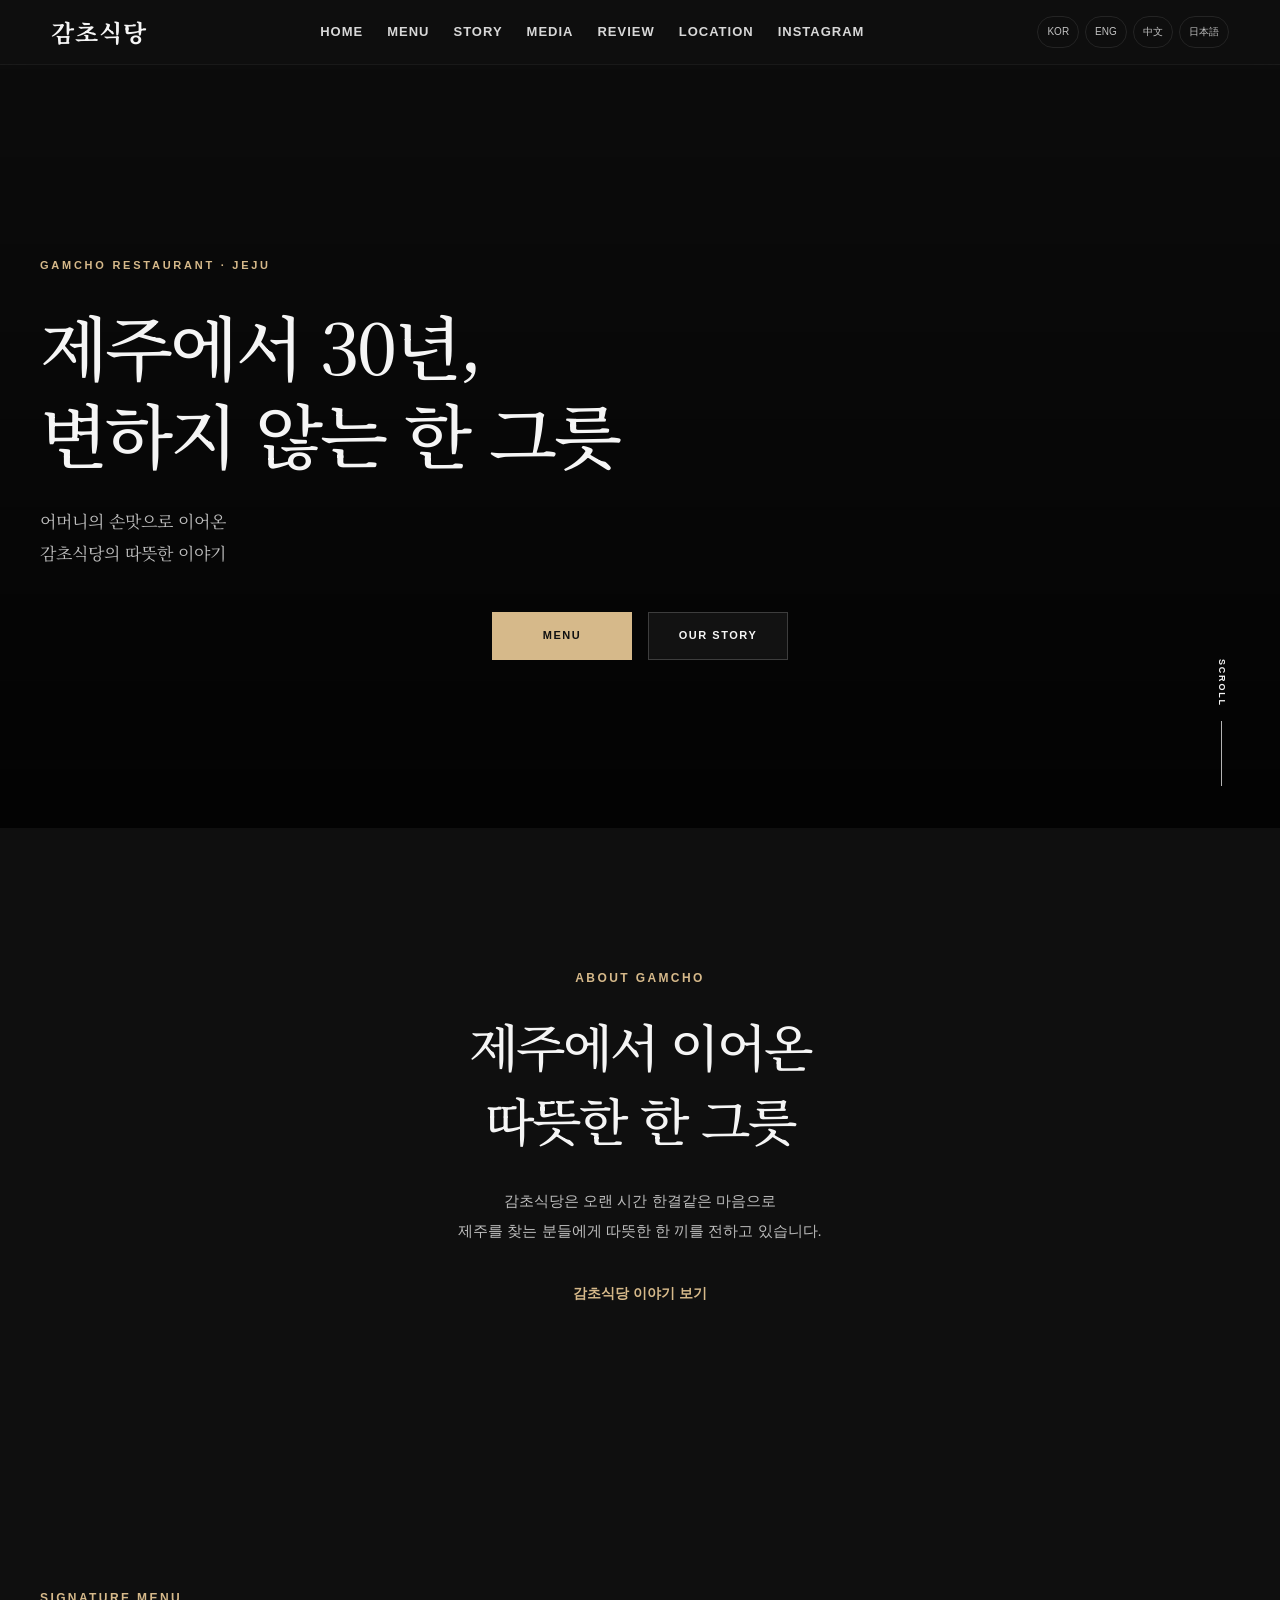
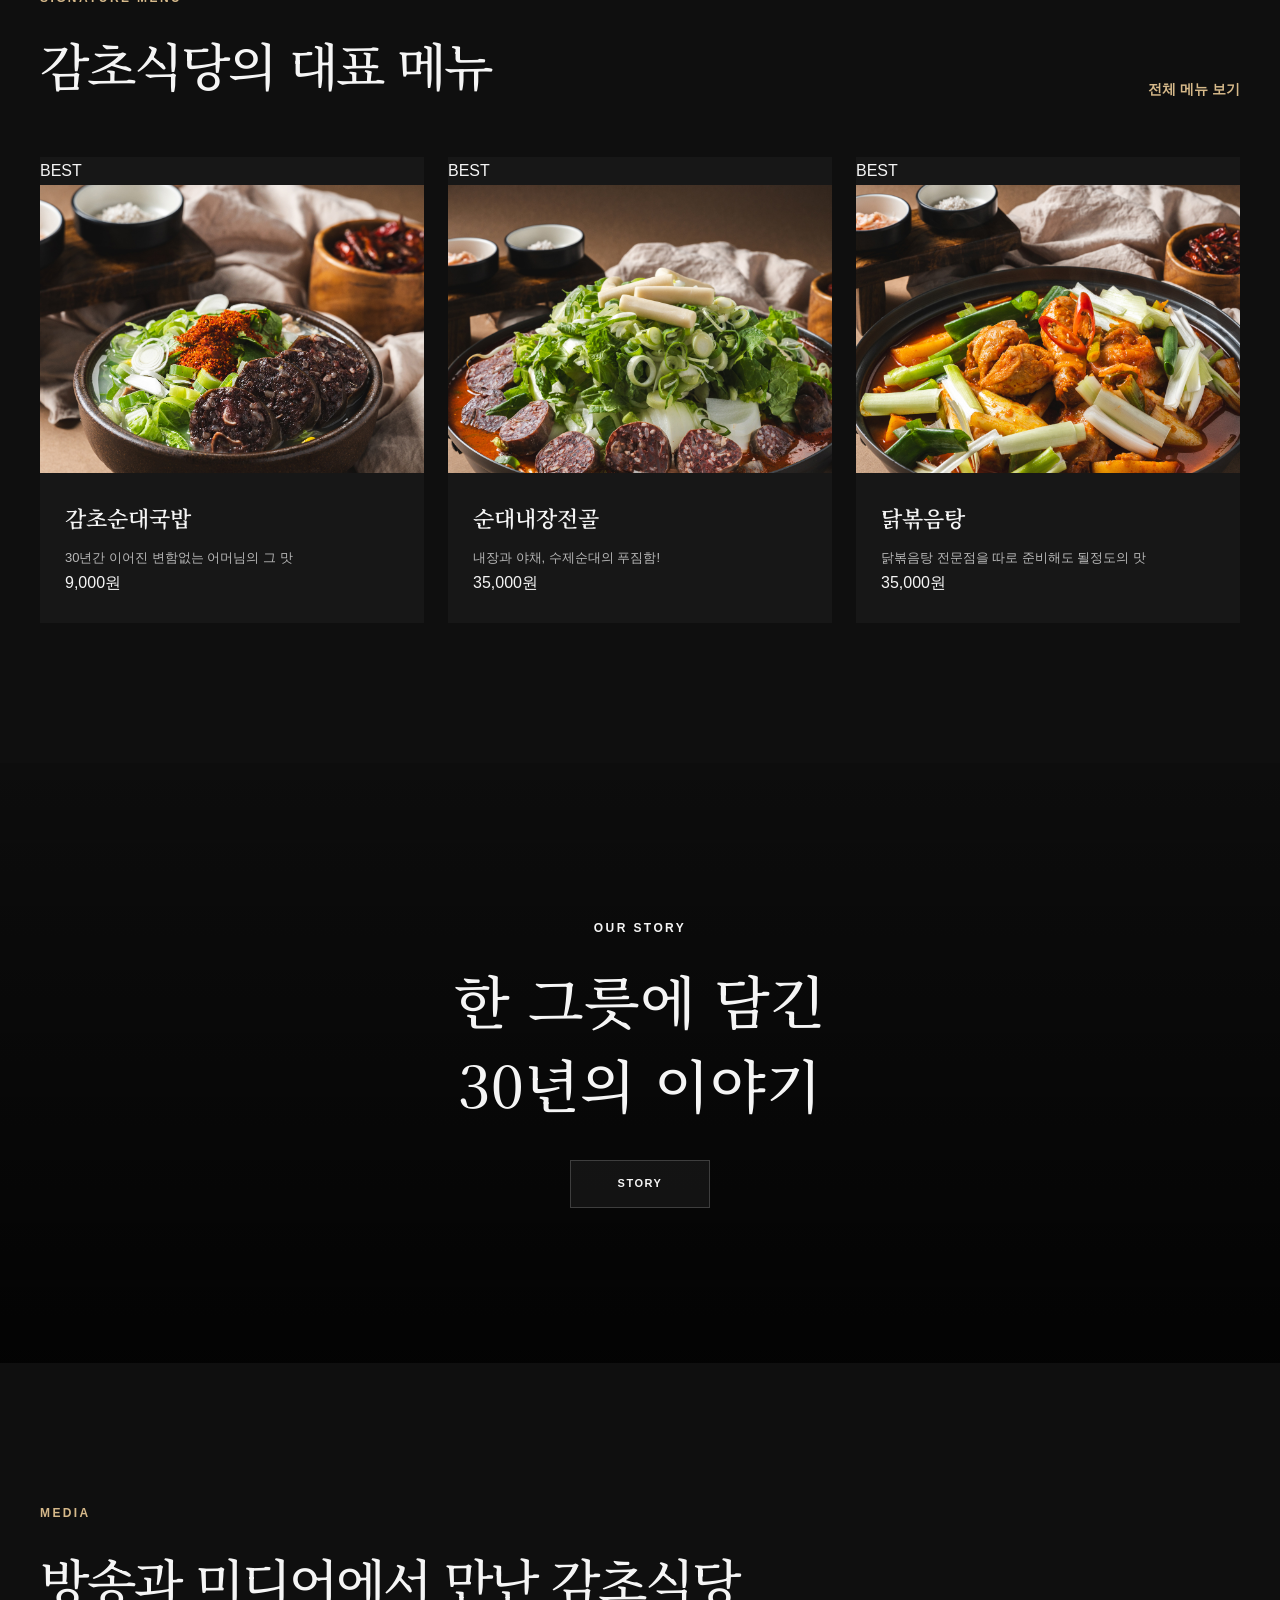
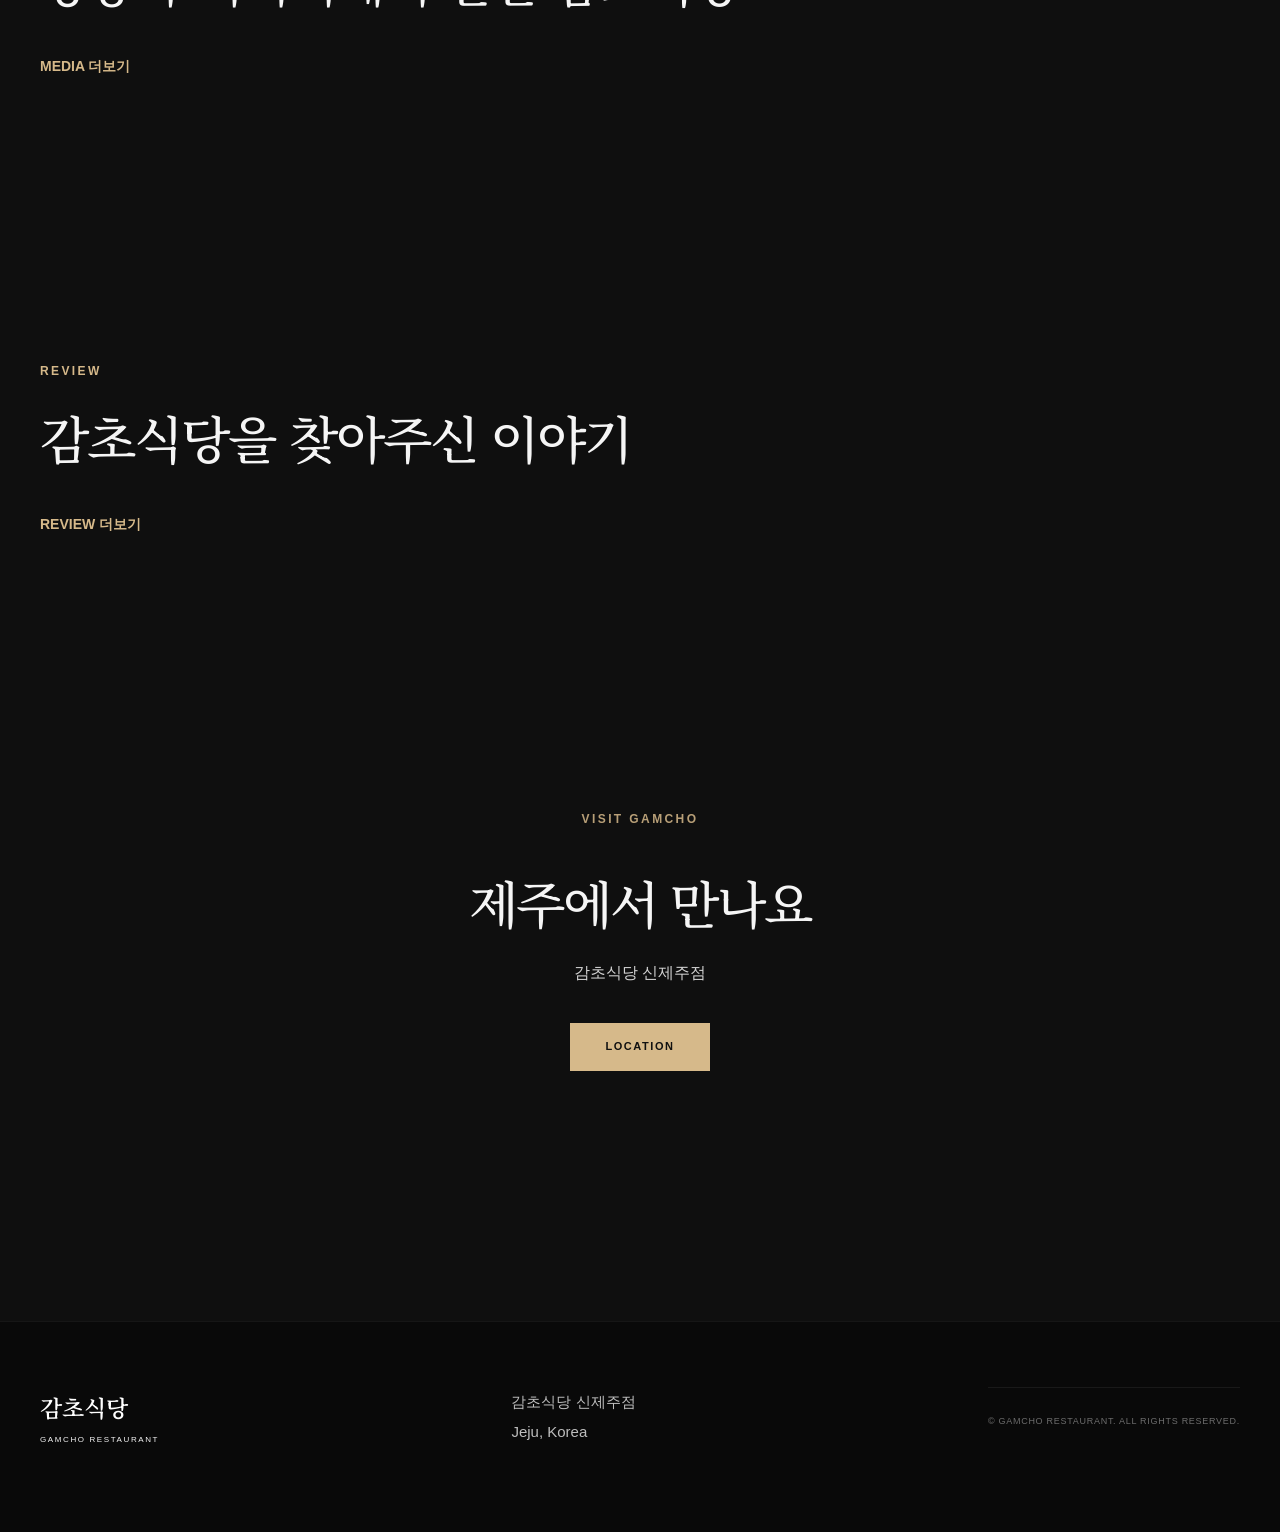
==== commit 099c9bdc: "Update index.html" ====
--- a/index.html
+++ b/index.html
@@ -1042,20 +1042,6 @@
 <script src="js/main.js"></script>
 
 
-<script id="media-header-standard-js">
-window.addEventListener('scroll',()=>{
- const header=document.getElementById('header');
- if(header) header.classList.toggle('scrolled',window.scrollY>30);
-});
-(function(){
- const buttons=document.querySelectorAll('.media-language button');
- buttons.forEach(b=>b.addEventListener('click',()=>{
-   buttons.forEach(x=>x.classList.remove('active'));
-   b.classList.add('active');
-   try{ localStorage.setItem('gamcho-language',b.dataset.lang); }catch(e){}
- }));
- try{ const l=localStorage.getItem('gamcho-language')||'ko'; const b=document.querySelector('.media-language button[data-lang="'+l+'"]'); if(b)b.classList.add('active'); }catch(e){}
-})();
-</script>
+
 </body>
 </html>
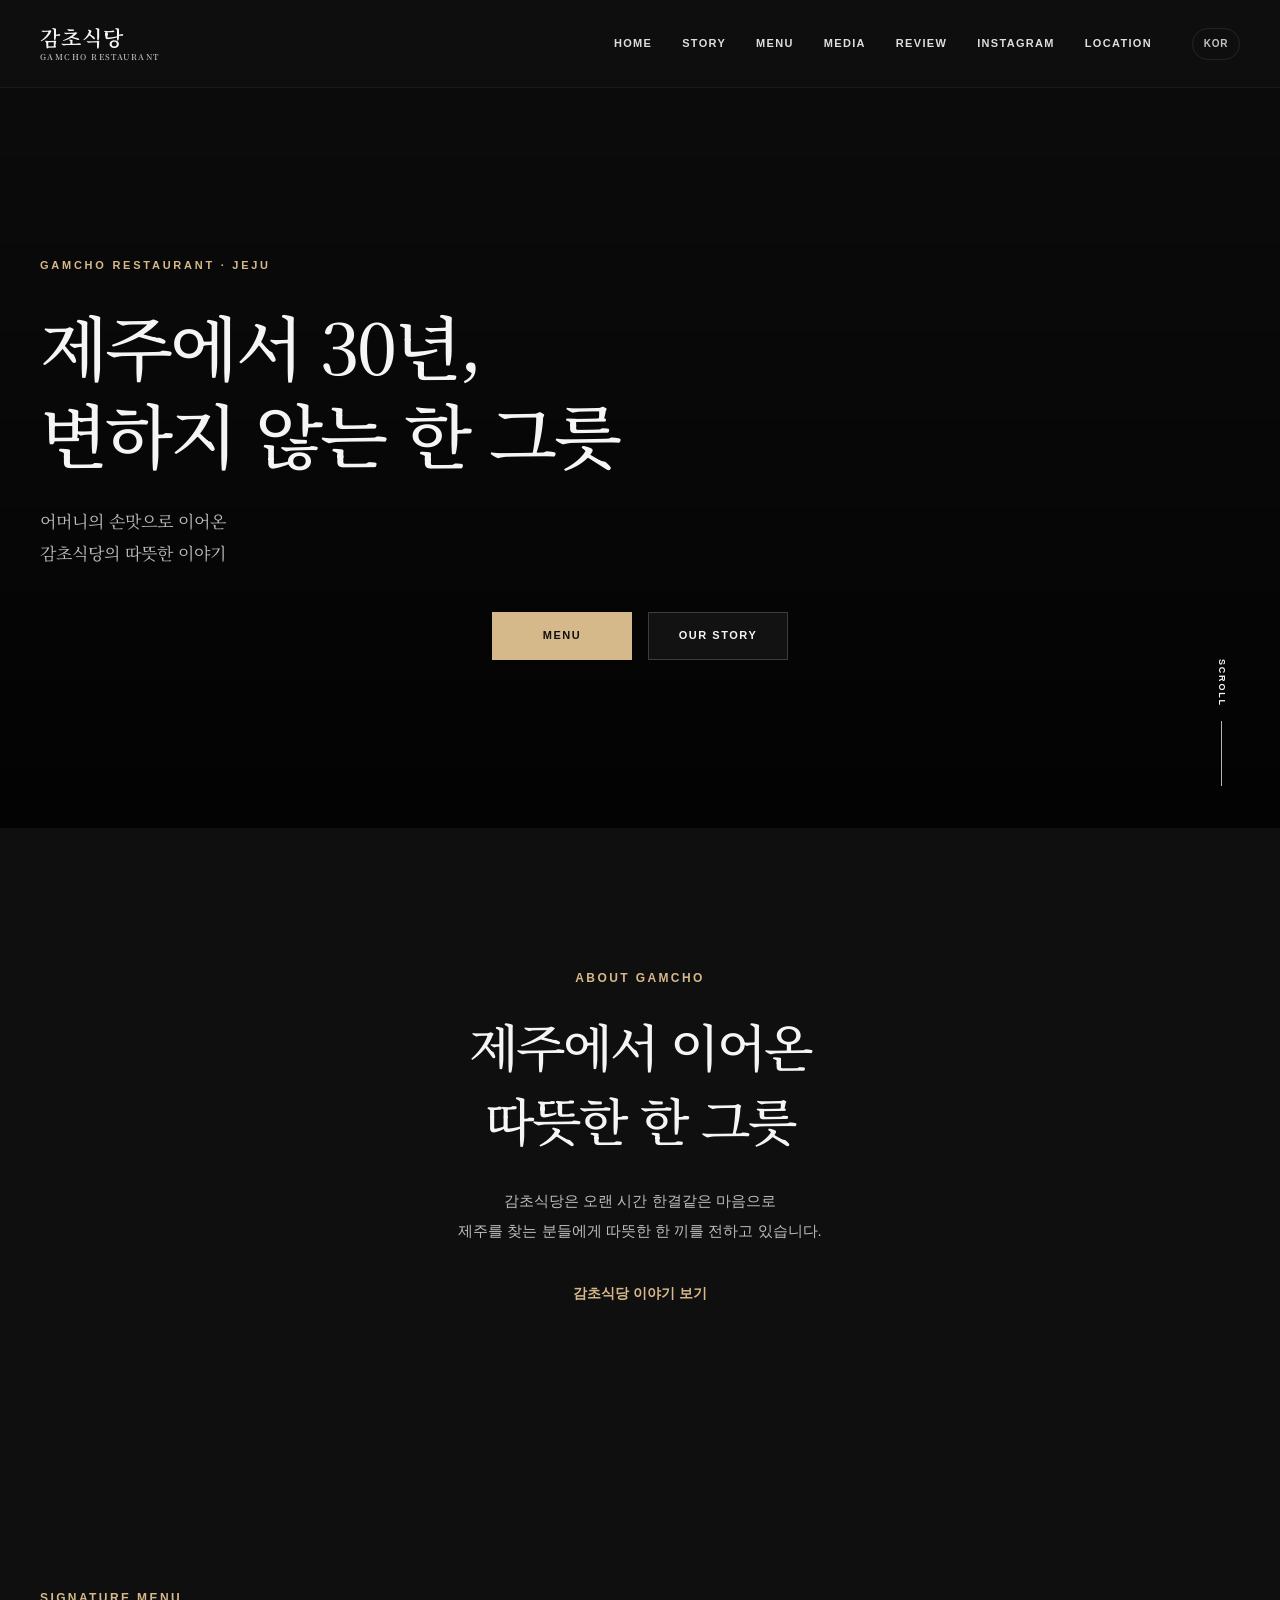
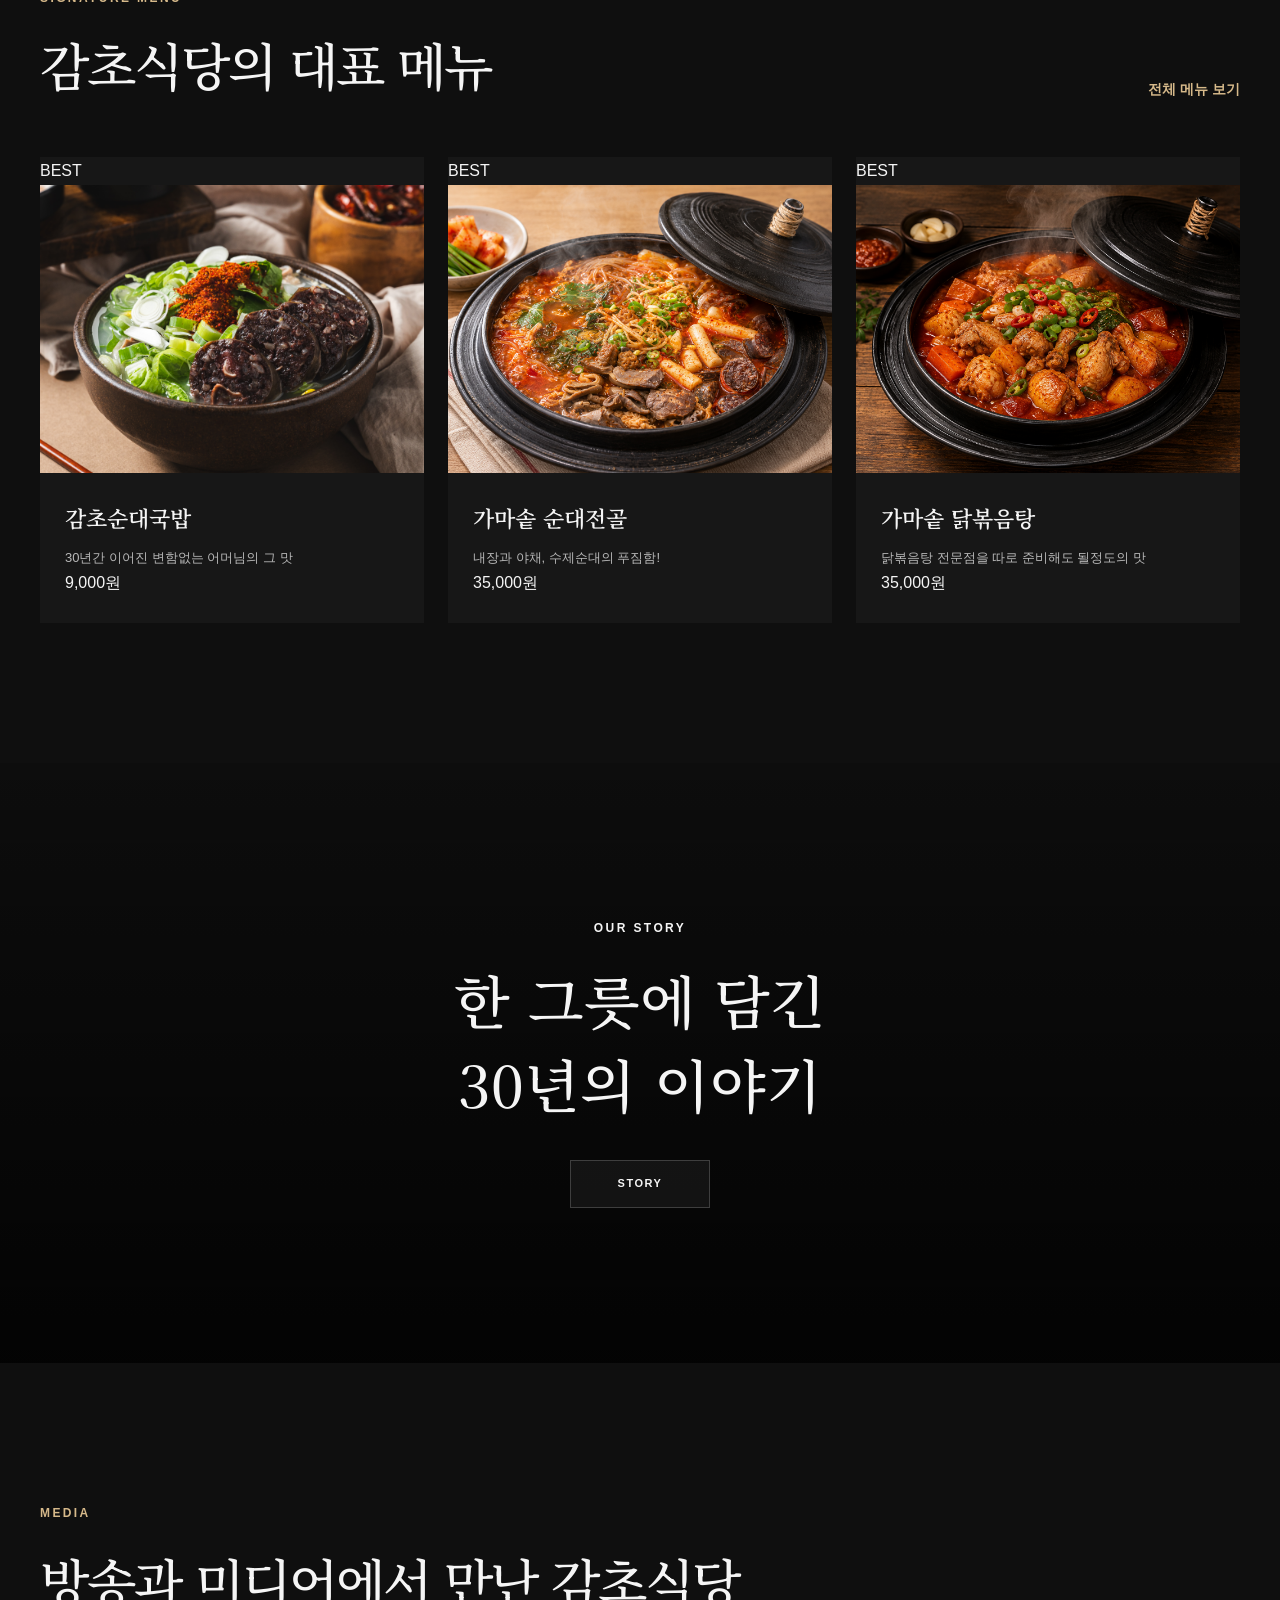
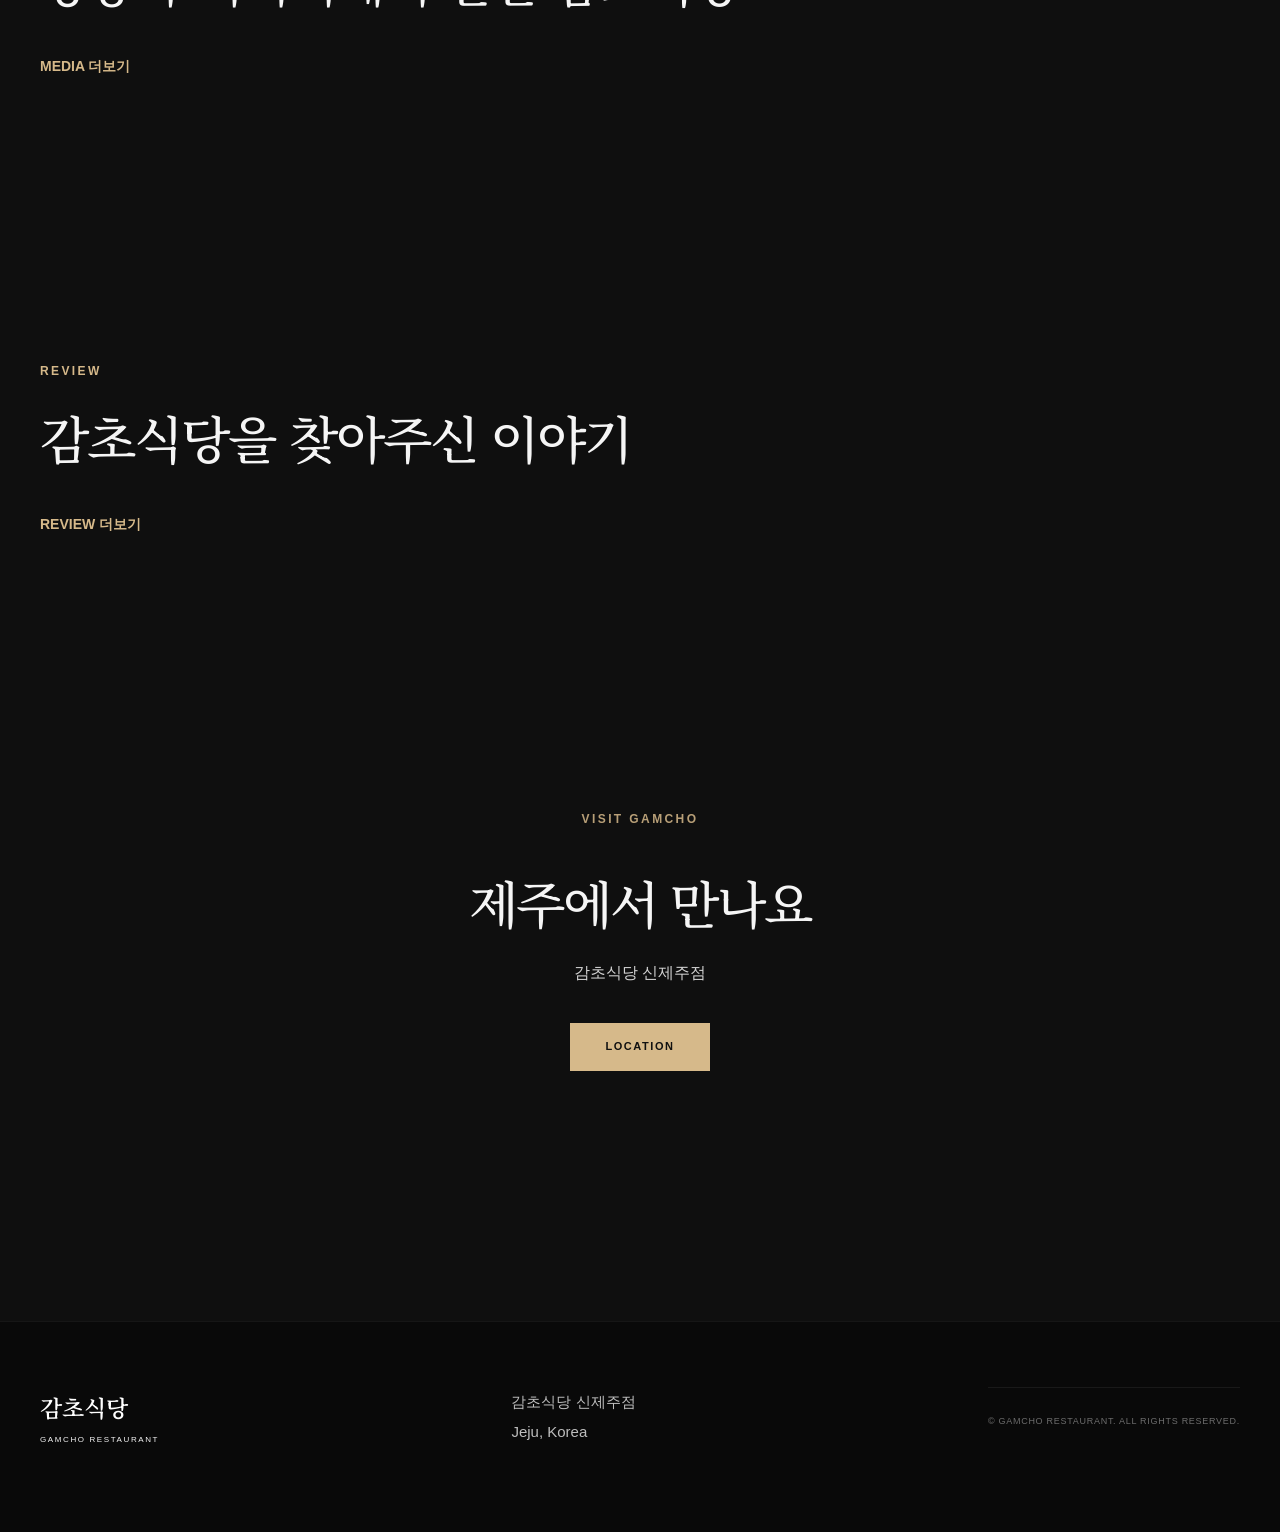
==== commit f140150e: "Update index.html" ====
--- a/index.html
+++ b/index.html
@@ -1,23 +1,21 @@
 <!DOCTYPE html>
+
 <html lang="ko">
 <head>
-<meta charset="UTF-8">
-<meta name="viewport" content="width=device-width, initial-scale=1.0">
+<meta charset="utf-8"/>
+<meta content="width=device-width, initial-scale=1.0" name="viewport"/>
 <title>감초식당 신제주점 | 제주 전통 국밥</title>
-<meta name="description" content="제주에서 30년 전통을 이어온 감초식당 신제주점. 감초순대국밥과 제주식 전통 음식을 만나보세요.">
-<meta name="robots" content="index, follow">
-<meta property="og:title" content="감초식당 신제주점">
-<meta property="og:description" content="제주에서 30년 전통을 이어온 감초식당">
-<meta property="og:type" content="website">
-<meta property="og:url" content="https://www.gamchojeju.com/">
-
-<link rel="preconnect" href="https://fonts.googleapis.com">
-<link rel="preconnect" href="https://fonts.gstatic.com" crossorigin>
-<link href="https://fonts.googleapis.com/css2?family=Noto+Serif+KR:wght@400;500;600;700&family=Pretendard:wght@400;500;600;700&display=swap" rel="stylesheet">
-
-<link rel="stylesheet" href="css/style.css">
-<link rel="stylesheet" href="css/responsive.css">
-
+<meta content="제주에서 30년 전통을 이어온 감초식당 신제주점. 감초순대국밥과 제주식 전통 음식을 만나보세요." name="description"/>
+<meta content="index, follow" name="robots"/>
+<meta content="감초식당 신제주점" property="og:title"/>
+<meta content="제주에서 30년 전통을 이어온 감초식당" property="og:description"/>
+<meta content="website" property="og:type"/>
+<meta content="https://www.gamchojeju.com/" property="og:url"/>
+<link href="https://fonts.googleapis.com" rel="preconnect"/>
+<link crossorigin="" href="https://fonts.gstatic.com" rel="preconnect"/>
+<link href="https://fonts.googleapis.com/css2?family=Noto+Serif+KR:wght@400;500;600;700&amp;family=Pretendard:wght@400;500;600;700&amp;display=swap" rel="stylesheet"/>
+<link href="css/style.css" rel="stylesheet"/>
+<link href="css/responsive.css" rel="stylesheet"/>
 <style id="media-header-standard">
 /* HEADER STANDARD — copied from broadcast.html */
 
@@ -666,7 +664,6 @@
 .media-language button.active,.media-language button:hover{opacity:1;border-color:var(--gold);color:var(--gold)}
 @media(max-width:768px){.media-language{justify-content:center}}
 </style>
-
 <style id="index-theme-sync">
 /* =========================================================
    INDEX THEME SYNC
@@ -877,97 +874,53 @@
     }
 }
 </style>
-
-</head>
-
+<link href="css/site-common.css" rel="stylesheet"/></head>
 <body>
-
-<header id="header">
-
-<div class="container nav">
-
-<div class="logo">감초식당</div>
-
-<nav class="menu">
-<a href="index.html">HOME</a>
-<a href="menu.html">MENU</a>
-<a href="story.html">STORY</a>
-<a href="broadcast.html">MEDIA</a>
-<a href="review.html">REVIEW</a>
-<a href="location.html">LOCATION</a>
-<a href="instagram.html">INSTAGRAM</a>
-</nav>
-      <div class="media-language" aria-label="Language selector">
-        <button type="button" data-lang="ko">KOR</button>
-        <button type="button" data-lang="en">ENG</button>
-        <button type="button" data-lang="zh">中文</button>
-        <button type="button" data-lang="ja">日本語</button>
-      </div>
-
-</div>
-
-</header>
-
+<header class="site-header" id="header"><div class="header-inner"><a aria-label="감초식당 홈" class="logo" href="index.html"><span class="logo-ko">감초식당</span><span class="logo-en">GAMCHO RESTAURANT</span></a><nav aria-label="주요 메뉴" class="main-nav"><a aria-current="page" class="active" data-i18n="nav.home" href="index.html">HOME</a><a data-i18n="nav.story" href="story.html">STORY</a><a data-i18n="nav.menu" href="menu.html">MENU</a><a data-i18n="nav.media" href="broadcast.html">MEDIA</a><a data-i18n="nav.review" href="review.html">REVIEW</a><a data-i18n="nav.instagram" href="instagram.html">INSTAGRAM</a><a data-i18n="nav.location" href="location.html">LOCATION</a></nav><div aria-label="Language selector" class="media-language"><button aria-expanded="false" class="language-button" type="button">KOR</button><div class="language-menu"><button class="active" data-lang="ko" type="button">KOR</button><button data-lang="en" type="button">ENG</button><button data-lang="zh" type="button">中文</button><button data-lang="ja" type="button">日本語</button></div></div><button aria-expanded="false" aria-label="메뉴 열기" class="mobile-menu-button" type="button"><span></span><span></span><span></span></button></div></header>
 <main>
-
 <section class="hero">
 <div class="hero-background"></div>
 <div class="hero-overlay"></div>
-
 <div class="hero-content">
 <p class="hero-eyebrow" data-i18n="hero.eyebrow">GAMCHO RESTAURANT · JEJU</p>
-
-<h1 data-i18n="hero.title">제주에서 30년,<br>변하지 않는 한 그릇</h1>
-
+<h1 data-i18n="hero.title">제주에서 30년,<br/>변하지 않는 한 그릇</h1>
 <p class="hero-description" data-i18n="hero.description">
-어머니의 손맛으로 이어온<br>감초식당의 따뜻한 이야기
+어머니의 손맛으로 이어온<br/>감초식당의 따뜻한 이야기
 </p>
-
 <div class="hero-buttons">
-<a href="menu.html" class="btn btn-primary" data-i18n="hero.menuButton">MENU</a>
-<a href="story.html" class="btn btn-outline" data-i18n="hero.storyButton">OUR STORY</a>
-</div>
-</div>
-
+<a class="btn btn-primary" data-i18n="hero.menuButton" href="menu.html">MENU</a>
+<a class="btn btn-outline" data-i18n="hero.storyButton" href="story.html">OUR STORY</a>
+</div>
+</div>
 <div class="hero-scroll">
 <span>SCROLL</span>
 <span class="scroll-line"></span>
 </div>
 </section>
-
 <section class="intro">
 <div class="section-inner">
-
 <p class="section-eyebrow" data-i18n="intro.eyebrow">ABOUT GAMCHO</p>
-
-<h2 data-i18n="intro.title">제주에서 이어온<br>따뜻한 한 그릇</h2>
-
+<h2 data-i18n="intro.title">제주에서 이어온<br/>따뜻한 한 그릇</h2>
 <p class="intro-text" data-i18n="intro.description">
-감초식당은 오랜 시간 한결같은 마음으로<br>
+감초식당은 오랜 시간 한결같은 마음으로<br/>
 제주를 찾는 분들에게 따뜻한 한 끼를 전하고 있습니다.
 </p>
-
-<a href="story.html" class="text-link" data-i18n="intro.link">
+<a class="text-link" data-i18n="intro.link" href="story.html">
 감초식당 이야기 보기 <span>→</span>
 </a>
-
 </div>
 </section>
-
 <section class="signature-menu">
 <div class="section-inner">
-
 <div class="section-heading">
 <div>
 <p class="section-eyebrow" data-i18n="signature.eyebrow">SIGNATURE MENU</p>
 <h2 data-i18n="signature.title">감초식당의 대표 메뉴</h2>
 </div>
-
-<a href="menu.html" class="text-link" data-i18n="signature.link">
+<a class="text-link" data-i18n="signature.link" href="menu.html">
 전체 메뉴 보기 <span>→</span>
 </a>
 </div>
-
 <div class="menu-preview">
 <div class="menu-preview-card">
 <div class="menu-image placeholder"><span>MENU IMAGE</span></div>
@@ -977,71 +930,55 @@
 </div>
 </div>
 </div>
-
 </div>
 </section>
-
 <section class="story-cta">
 <div class="story-cta-background"></div>
 <div class="story-cta-overlay"></div>
-
 <div class="story-cta-content">
 <p class="section-eyebrow" data-i18n="story.eyebrow">OUR STORY</p>
-<h2 data-i18n="story.title">한 그릇에 담긴<br>30년의 이야기</h2>
-<a href="story.html" class="btn btn-outline" data-i18n="story.button">STORY</a>
+<h2 data-i18n="story.title">한 그릇에 담긴<br/>30년의 이야기</h2>
+<a class="btn btn-outline" data-i18n="story.button" href="story.html">STORY</a>
 </div>
 </section>
-
 <section class="media-preview">
 <div class="section-inner">
 <p class="section-eyebrow" data-i18n="media.eyebrow">MEDIA</p>
 <h2 data-i18n="media.title">방송과 미디어에서 만난 감초식당</h2>
-<a href="media.html" class="text-link" data-i18n="media.link">MEDIA 더보기 <span>→</span></a>
+<a class="text-link" data-i18n="media.link" href="media.html">MEDIA 더보기 <span>→</span></a>
 </div>
 </section>
-
 <section class="review-preview">
 <div class="section-inner">
 <p class="section-eyebrow" data-i18n="review.eyebrow">REVIEW</p>
 <h2 data-i18n="review.title">감초식당을 찾아주신 이야기</h2>
-<a href="review.html" class="text-link" data-i18n="review.link">REVIEW 더보기 <span>→</span></a>
+<a class="text-link" data-i18n="review.link" href="review.html">REVIEW 더보기 <span>→</span></a>
 </div>
 </section>
-
 <section class="location-cta">
 <div class="section-inner">
 <p class="section-eyebrow" data-i18n="location.eyebrow">VISIT GAMCHO</p>
 <h2 data-i18n="location.title">제주에서 만나요</h2>
 <p data-i18n="location.description">감초식당 신제주점</p>
-<a href="location.html" class="btn btn-primary" data-i18n="location.button">LOCATION</a>
+<a class="btn btn-primary" data-i18n="location.button" href="location.html">LOCATION</a>
 </div>
 </section>
-
 </main>
-
 <footer class="site-footer">
 <div class="footer-inner">
-
 <div class="footer-brand">
 <strong>감초식당</strong>
 <span>GAMCHO RESTAURANT</span>
 </div>
-
 <div class="footer-info">
 <p data-i18n="footer.restaurant">감초식당 신제주점</p>
 <p data-i18n="footer.country">Jeju, Korea</p>
 </div>
-
 <p class="copyright">© GAMCHO RESTAURANT. ALL RIGHTS RESERVED.</p>
-
 </div>
 </footer>
-
 <script src="data/translations.js"></script>
 <script src="data/menu-data.js"></script>
 <script src="js/main.js"></script>
-
-
-
-</body>
+<script defer="True" src="js/site-common.js"></script></body>
 </html>
--- a/css/style.css
+++ b/css/style.css
@@ -625,7 +625,13 @@
 
     background: #e8e4dd;
 }
-
+.menu-image img {
+    display: block;
+    width: 100%;
+    height: 100%;
+    object-fit: cover;
+    object-position: center center;
+}
 .menu-image.placeholder {
     display: flex;
     align-items: center;
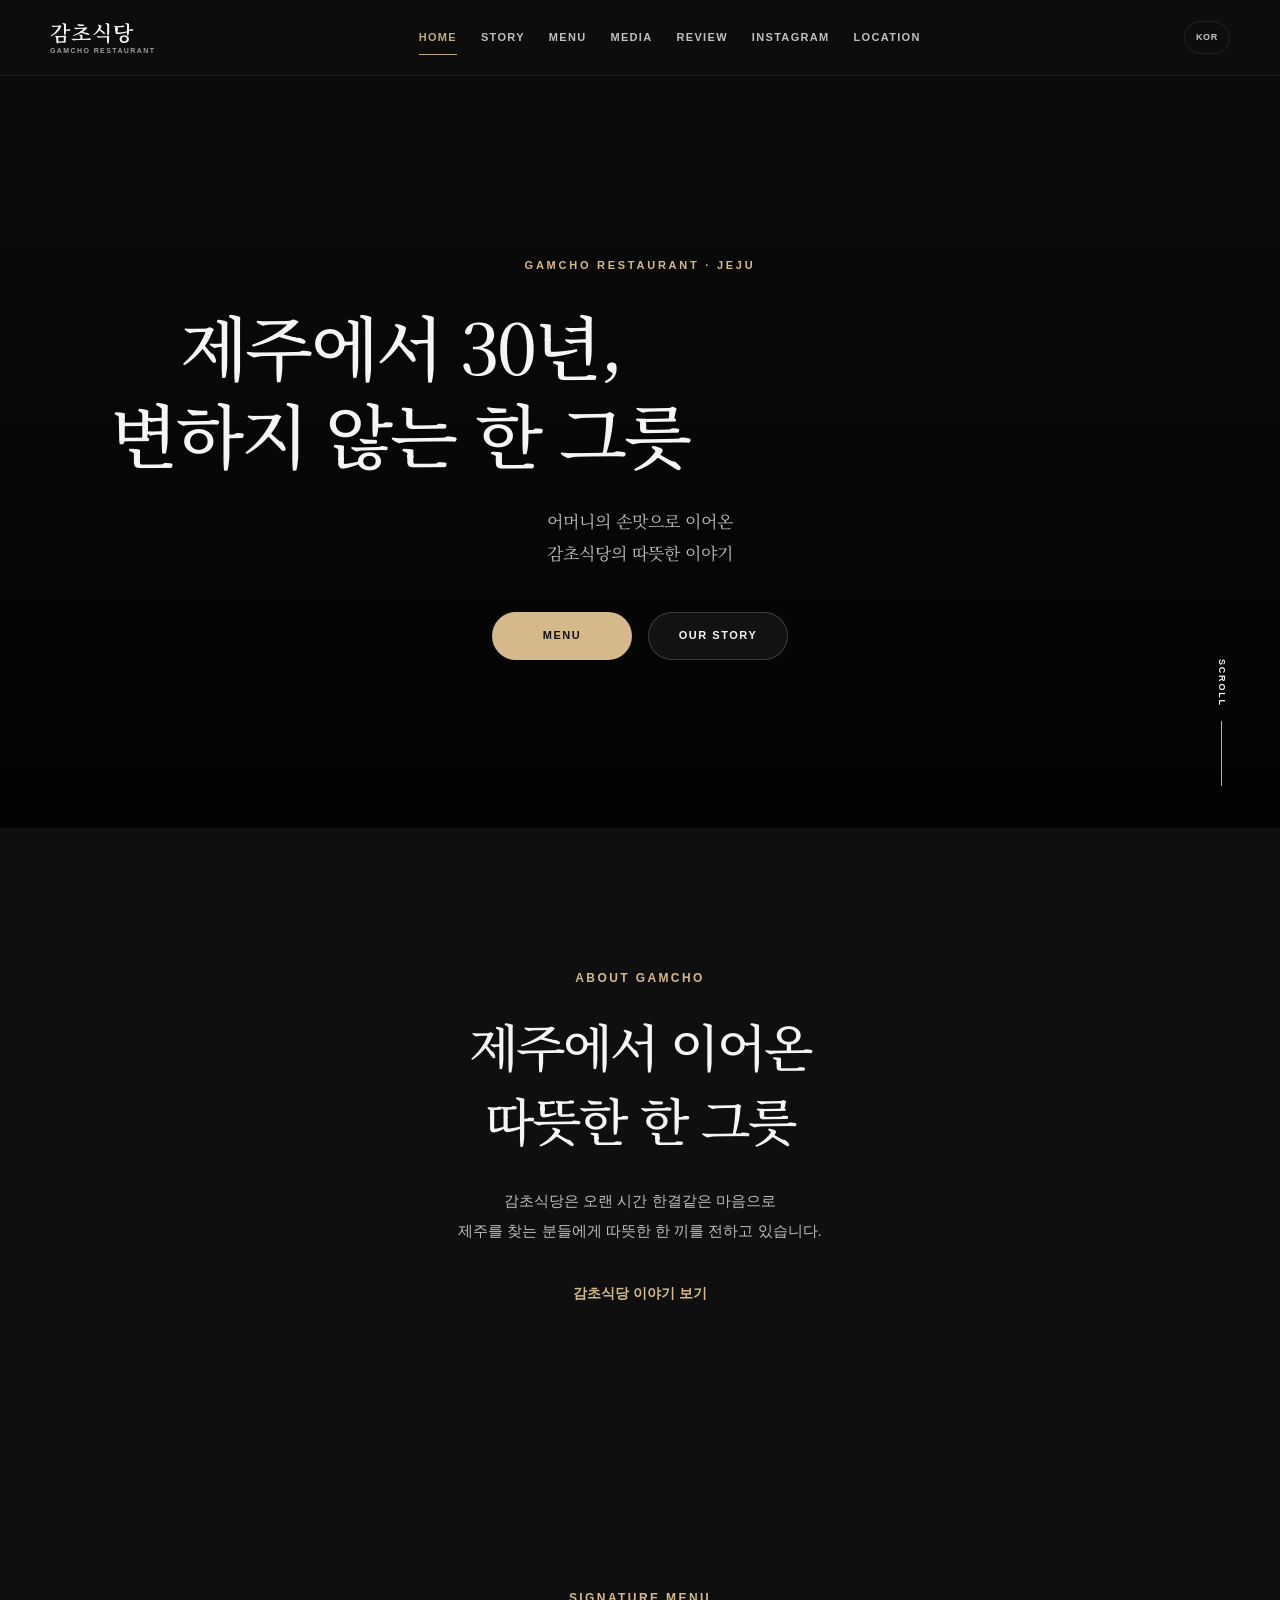
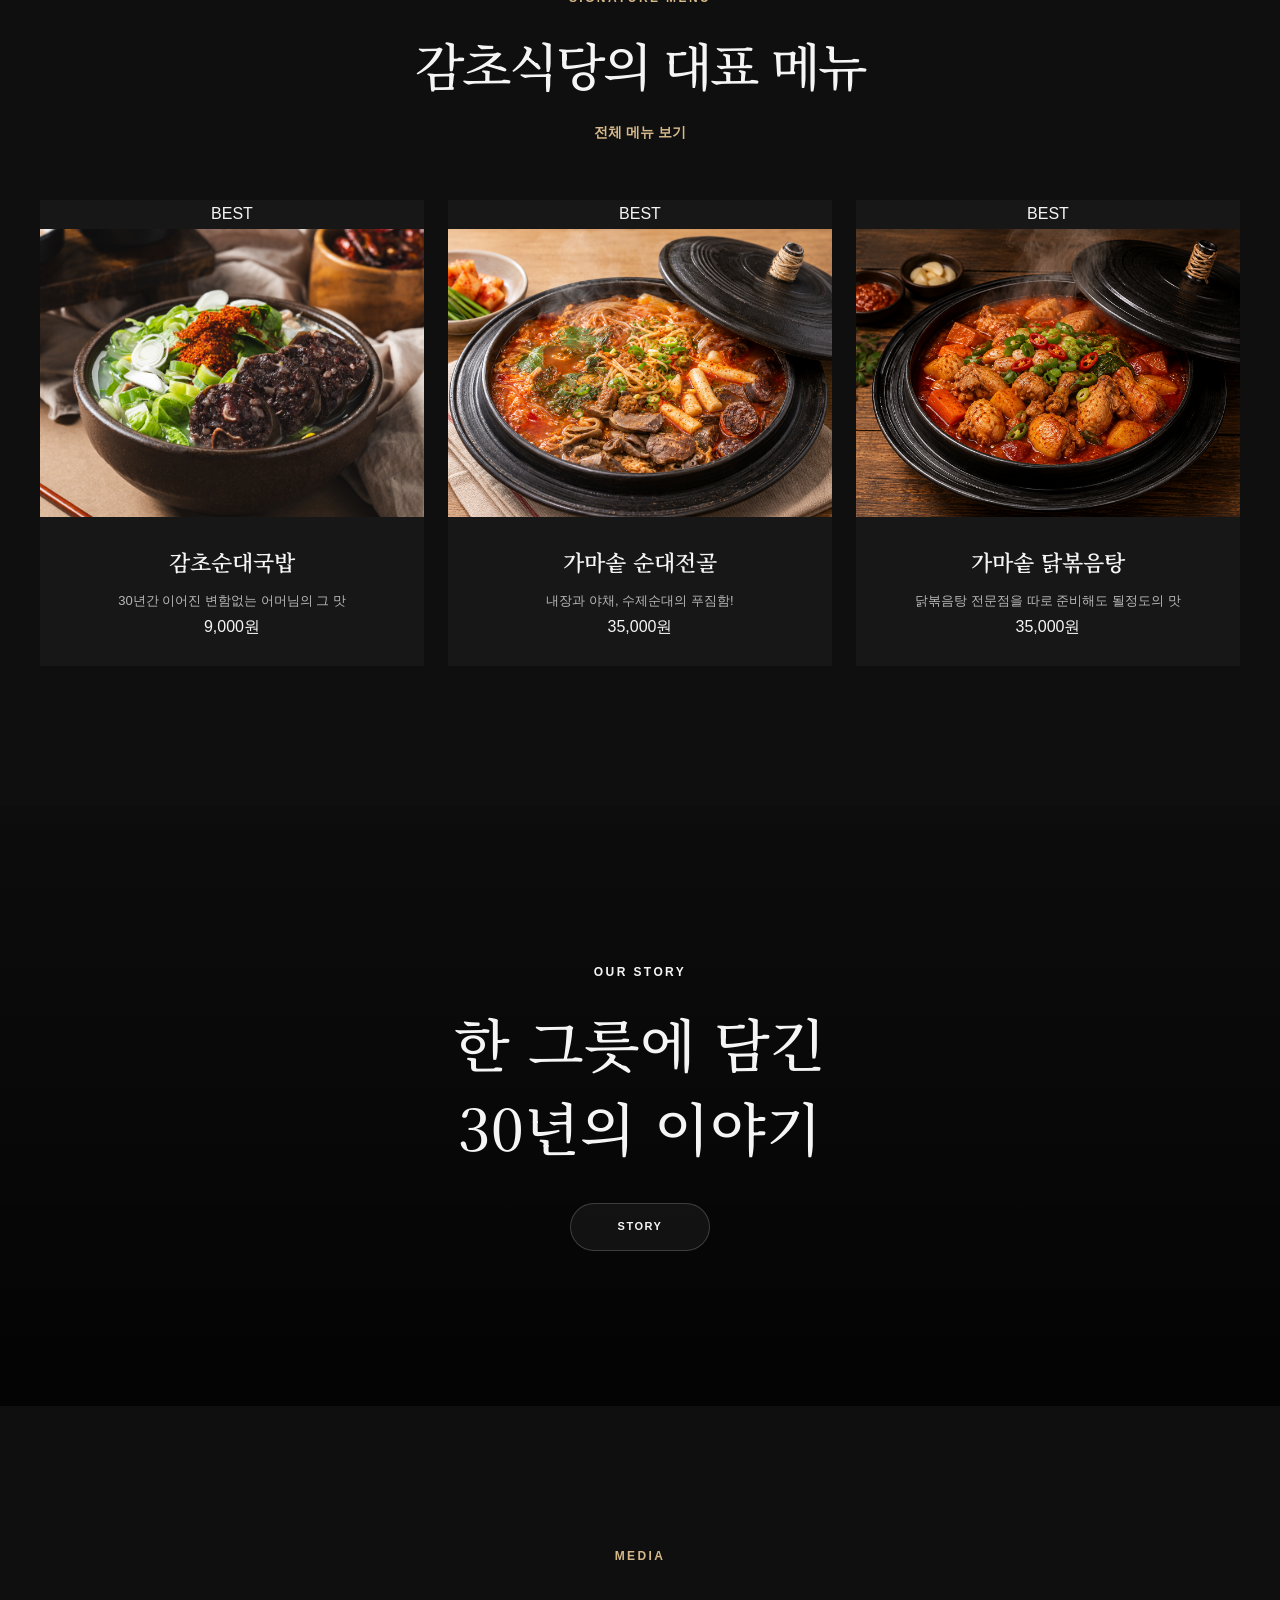
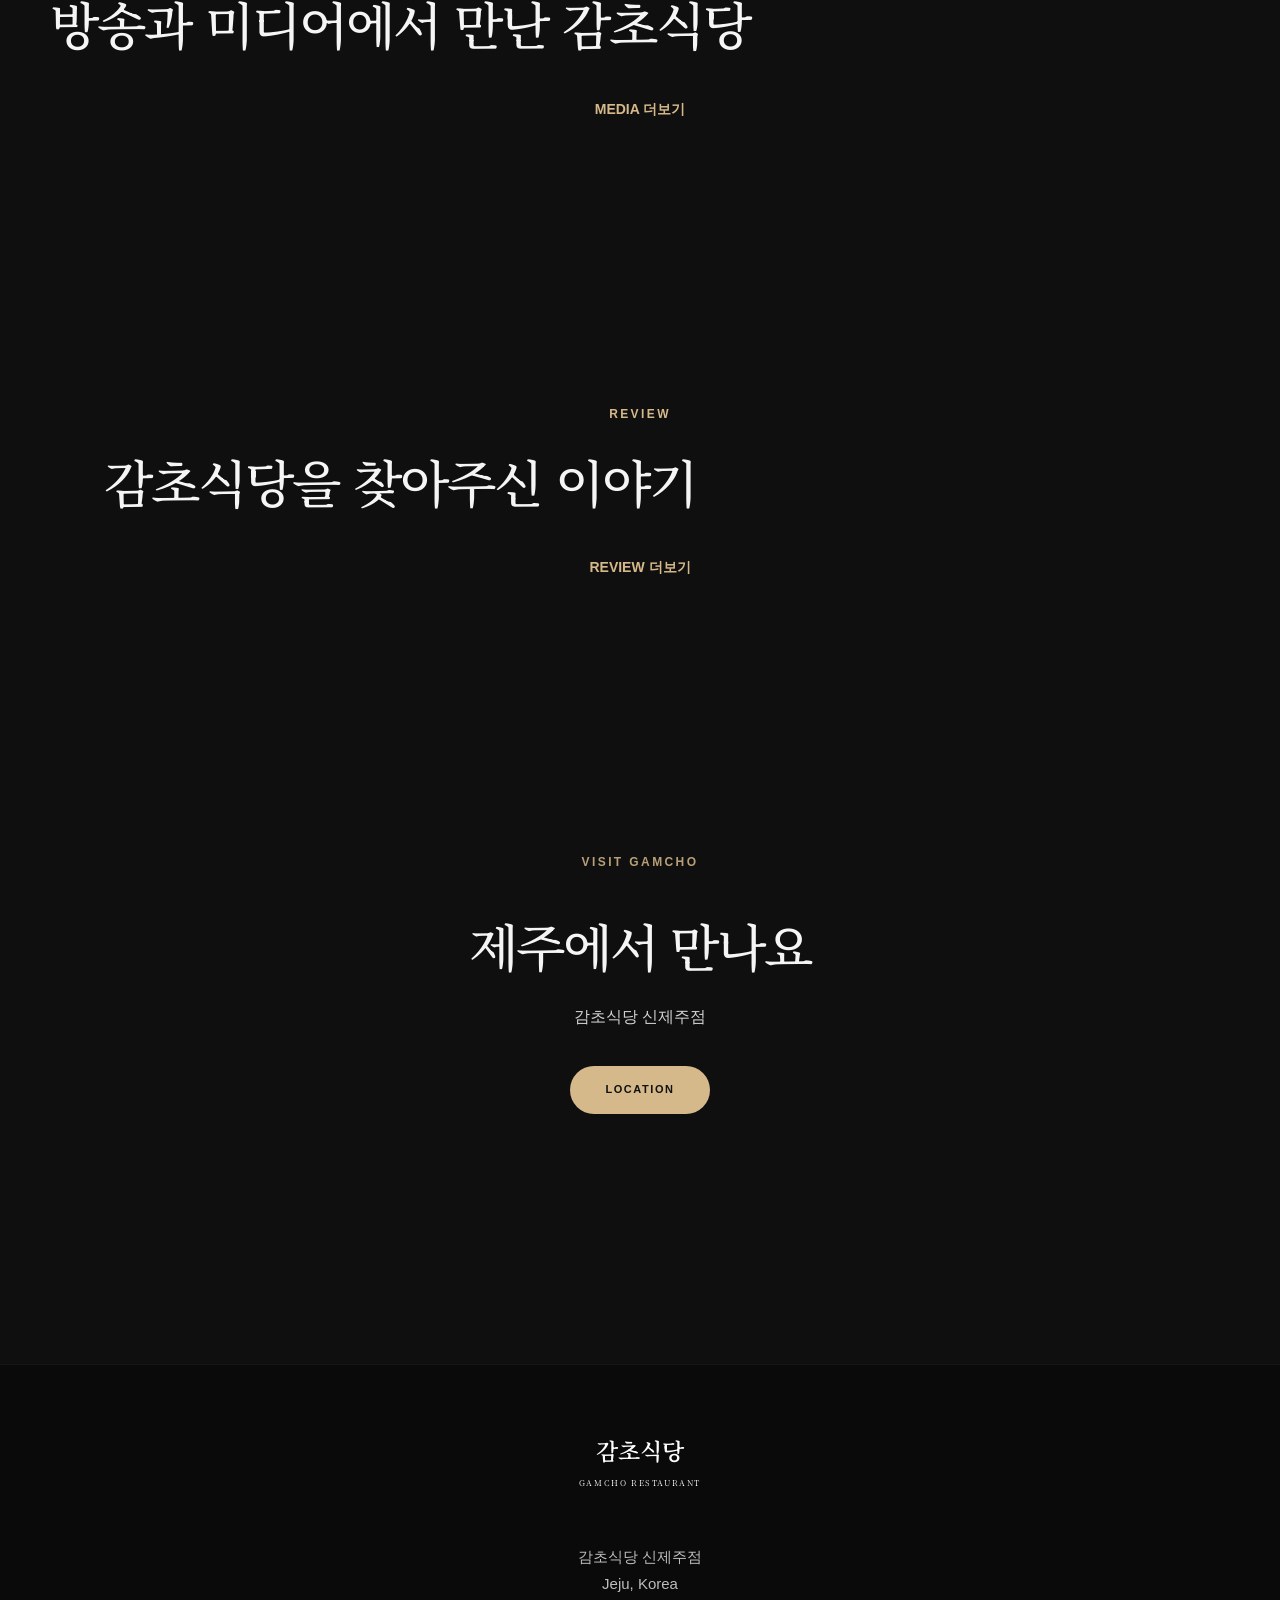
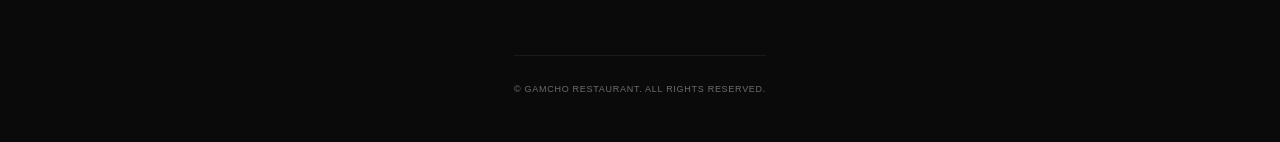
==== commit c6e8760e: "Add files via upload" ====
--- a/index.html
+++ b/index.html
@@ -874,7 +874,55 @@
     }
 }
 </style>
-<link href="css/site-common.css" rel="stylesheet"/></head>
+<link href="css/site-common.css" rel="stylesheet"/><style id="gamcho-home-center-final">
+/* HOME FINAL CENTER ALIGNMENT — intentionally loaded last */
+main .hero-content,
+main .hero-content h1,
+main .hero-content p,
+main .hero-buttons,
+main .intro .section-inner,
+main .intro .section-inner > *,
+main .signature-menu .section-inner,
+main .signature-menu .section-heading,
+main .signature-menu .section-heading > *,
+main .story-cta-content,
+main .media-preview .section-inner,
+main .review-preview .section-inner,
+main .location-cta .section-inner {
+  text-align: center !important;
+}
+main .section-inner,
+main .hero-content,
+main .story-cta-content,
+main .media-preview .section-inner,
+main .review-preview .section-inner,
+main .location-cta .section-inner {
+  margin-left: auto !important;
+  margin-right: auto !important;
+}
+main .section-heading {
+  display: flex;
+  flex-direction: column;
+  align-items: center;
+  justify-content: center;
+  gap: 18px;
+}
+main .section-heading .text-link,
+main .section-inner .text-link {
+  margin-left: auto !important;
+  margin-right: auto !important;
+}
+main .menu-preview {
+  justify-content: center !important;
+}
+main .menu-preview-card,
+main .menu-preview-card .menu-info,
+main .menu-preview-card h3,
+main .menu-preview-card p {
+  text-align: center !important;
+}
+</style>
+</head>
 <body>
 <header class="site-header" id="header"><div class="header-inner"><a aria-label="감초식당 홈" class="logo" href="index.html"><span class="logo-ko">감초식당</span><span class="logo-en">GAMCHO RESTAURANT</span></a><nav aria-label="주요 메뉴" class="main-nav"><a aria-current="page" class="active" data-i18n="nav.home" href="index.html">HOME</a><a data-i18n="nav.story" href="story.html">STORY</a><a data-i18n="nav.menu" href="menu.html">MENU</a><a data-i18n="nav.media" href="broadcast.html">MEDIA</a><a data-i18n="nav.review" href="review.html">REVIEW</a><a data-i18n="nav.instagram" href="instagram.html">INSTAGRAM</a><a data-i18n="nav.location" href="location.html">LOCATION</a></nav><div aria-label="Language selector" class="media-language"><button aria-expanded="false" class="language-button" type="button">KOR</button><div class="language-menu"><button class="active" data-lang="ko" type="button">KOR</button><button data-lang="en" type="button">ENG</button><button data-lang="zh" type="button">中文</button><button data-lang="ja" type="button">日本語</button></div></div><button aria-expanded="false" aria-label="메뉴 열기" class="mobile-menu-button" type="button"><span></span><span></span><span></span></button></div></header>
 <main>
@@ -945,7 +993,7 @@
 <div class="section-inner">
 <p class="section-eyebrow" data-i18n="media.eyebrow">MEDIA</p>
 <h2 data-i18n="media.title">방송과 미디어에서 만난 감초식당</h2>
-<a class="text-link" data-i18n="media.link" href="media.html">MEDIA 더보기 <span>→</span></a>
+<a class="text-link" data-i18n="media.link" href="broadcast.html">MEDIA 더보기 <span>→</span></a>
 </div>
 </section>
 <section class="review-preview">
--- a/css/site-common.css
+++ b/css/site-common.css
@@ -0,0 +1,379 @@
+/* =========================================================
+   GAMCHO RESTAURANT 2.0 — SHARED DESIGN SYSTEM
+   모든 페이지 공통 헤더 / 타이포 / 정렬 / 버튼 / 푸터
+   ========================================================= */
+
+:root {
+  --gamcho-bg: #0f0f0f;
+  --gamcho-surface: #171717;
+  --gamcho-surface-2: #1d1d1d;
+  --gamcho-text: #f5f5f5;
+  --gamcho-sub: #bdbdbd;
+  --gamcho-muted: #8f8f8f;
+  --gamcho-gold: #d6b98a;
+  --gamcho-gold-dark: #2a2116;
+  --gamcho-border: rgba(255,255,255,.09);
+  --gamcho-container: 1180px;
+  --gamcho-header: 76px;
+}
+
+html { scroll-behavior: smooth; }
+body {
+  background: var(--gamcho-bg) !important;
+  color: var(--gamcho-text) !important;
+  font-family: 'Pretendard', sans-serif;
+  word-break: keep-all;
+}
+
+/* ---------- HEADER ---------- */
+.site-header,
+#header {
+  position: fixed !important;
+  inset: 0 0 auto 0;
+  width: 100%;
+  height: var(--gamcho-header);
+  z-index: 9999;
+  background: rgba(15,15,15,.78) !important;
+  border-bottom: 1px solid rgba(255,255,255,.06);
+  backdrop-filter: blur(16px);
+  -webkit-backdrop-filter: blur(16px);
+  transition: background .35s ease, box-shadow .35s ease, height .35s ease;
+}
+
+.site-header.scrolled,
+#header.scrolled {
+  background: rgba(10,10,10,.96) !important;
+  box-shadow: 0 8px 30px rgba(0,0,0,.18);
+}
+
+.header-inner,
+#header .nav,
+#header .menu-v2-nav {
+  width: min(calc(100% - 48px), var(--gamcho-container));
+  height: 100%;
+  margin: 0 auto;
+  display: flex;
+  align-items: center;
+  justify-content: space-between;
+  gap: 24px;
+}
+
+.logo,
+.logo-ko,
+.menu-v2-logo {
+  color: var(--gamcho-text) !important;
+  font-family: 'Noto Serif KR', serif !important;
+  font-weight: 600;
+  text-decoration: none;
+  white-space: nowrap;
+}
+
+.logo {
+  display: flex;
+  flex-direction: column;
+  line-height: 1.05;
+  font-size: 21px;
+  flex-shrink: 0;
+}
+
+.logo-en {
+  margin-top: 4px;
+  font-family: 'Pretendard', sans-serif;
+  font-size: 7px;
+  letter-spacing: .2em;
+  opacity: .62;
+}
+
+.main-nav,
+#header .menu,
+#header .menu-v2-links {
+  display: flex;
+  align-items: center;
+  justify-content: center;
+  gap: 24px;
+  margin: 0 auto;
+}
+
+.main-nav a,
+#header .menu a,
+#header .menu-v2-links a {
+  position: relative;
+  padding: 8px 0;
+  color: rgba(255,255,255,.82) !important;
+  font-size: 11px;
+  font-weight: 600;
+  letter-spacing: .12em;
+  text-decoration: none;
+  transition: color .3s ease, opacity .3s ease;
+}
+
+.main-nav a::after,
+#header .menu a::after,
+#header .menu-v2-links a::after {
+  content: '';
+  position: absolute;
+  left: 0;
+  right: 0;
+  bottom: 0;
+  width: 0;
+  height: 1px;
+  margin: auto;
+  background: var(--gamcho-gold);
+  transition: width .3s ease;
+}
+
+.main-nav a:hover,
+.main-nav a.active,
+#header .menu a:hover,
+#header .menu a.active,
+#header .menu-v2-links a:hover,
+#header .menu-v2-links a.current {
+  color: var(--gamcho-gold) !important;
+}
+
+.main-nav a:hover::after,
+.main-nav a.active::after,
+#header .menu a:hover::after,
+#header .menu a.active::after,
+#header .menu-v2-links a:hover::after,
+#header .menu-v2-links a.current::after { width: 100%; }
+
+/* Language selector: desktop compact pill / mobile dropdown */
+.media-language {
+  position: relative;
+  display: flex;
+  align-items: center;
+  flex-shrink: 0;
+}
+
+.media-language .language-button {
+  min-width: 46px;
+  padding: 7px 10px;
+  border: 1px solid rgba(255,255,255,.14);
+  border-radius: 999px;
+  color: rgba(255,255,255,.9);
+  background: rgba(255,255,255,.03);
+  font-size: 9px;
+  font-weight: 700;
+  letter-spacing: .08em;
+}
+
+.media-language .language-menu {
+  position: absolute;
+  top: calc(100% + 10px);
+  right: 0;
+  min-width: 96px;
+  padding: 7px;
+  border: 1px solid var(--gamcho-border);
+  border-radius: 14px;
+  background: rgba(20,20,20,.98);
+  box-shadow: 0 16px 35px rgba(0,0,0,.35);
+  opacity: 0;
+  visibility: hidden;
+  transform: translateY(-6px);
+  transition: .25s ease;
+}
+
+.media-language.is-open .language-menu { opacity: 1; visibility: visible; transform: translateY(0); }
+.media-language .language-menu button {
+  display: block;
+  width: 100%;
+  padding: 9px 10px;
+  border-radius: 9px;
+  color: #ddd;
+  background: transparent;
+  font-size: 10px;
+  text-align: center;
+}
+.media-language .language-menu button:hover,
+.media-language .language-menu button.active { color: var(--gamcho-gold); background: rgba(214,185,138,.08); }
+
+/* legacy pages: direct language buttons */
+.media-language > button[data-lang] {
+  padding: 6px 8px;
+  border: 1px solid rgba(255,255,255,.12);
+  border-radius: 999px;
+  color: #fff;
+  background: transparent;
+  font-size: 9px;
+}
+
+.mobile-menu-button {
+  display: none;
+  width: 34px;
+  height: 34px;
+  align-items: center;
+  justify-content: center;
+  flex-direction: column;
+  gap: 5px;
+  color: #fff;
+}
+.mobile-menu-button span { width: 21px; height: 1px; background: currentColor; transition: .3s ease; }
+.mobile-menu-button.is-active span:nth-child(1) { transform: translateY(6px) rotate(45deg); }
+.mobile-menu-button.is-active span:nth-child(2) { opacity: 0; }
+.mobile-menu-button.is-active span:nth-child(3) { transform: translateY(-6px) rotate(-45deg); }
+
+/* ---------- TYPOGRAPHY / CENTER-FIRST RULE ---------- */
+main { text-align: center; }
+main h1, main h2, main h3, main h4,
+main .section-title, main .section-heading,
+main .section-eyebrow, main .section-label,
+main .section-desc, main .hero-text, main .hero-content,
+main .hero-title, main .hero-desc, main .hero-sub,
+main .hero-description, main .location-hero-content {
+  text-align: center;
+}
+
+main .section-inner,
+main > section > .container,
+main > section > .content,
+main .hero-buttons,
+main .hero-actions,
+main .cta-actions {
+  margin-left: auto;
+  margin-right: auto;
+}
+
+main p { margin-left: auto; margin-right: auto; }
+main .btn, main .hero-btn, main button.cta, main .text-link { justify-content: center; }
+
+/* Cards: text centered by default */
+main article,
+main .card,
+main .menu-card,
+main .menu-preview-card,
+main .trust-box,
+main .review-card,
+main .feature-card,
+main .media-card,
+main .instagram-card,
+main .value-card { text-align: center; }
+
+/* Keep practical address/map blocks readable while maintaining centered presentation */
+main .address, main .contact-info, main .location-info { text-align: center; }
+
+/* ---------- FOOTER ---------- */
+footer,
+.site-footer {
+  background: #0a0a0a !important;
+  color: #ddd !important;
+  border-top: 1px solid rgba(255,255,255,.07);
+  text-align: center !important;
+}
+
+footer .footer-inner,
+.site-footer .footer-inner {
+  width: min(calc(100% - 48px), var(--gamcho-container));
+  margin: 0 auto;
+  display: flex;
+  flex-direction: column;
+  align-items: center;
+  justify-content: center;
+  gap: 18px;
+  text-align: center !important;
+}
+
+footer .footer-logo,
+.site-footer .footer-brand,
+.site-footer .footer-brand strong {
+  font-family: 'Noto Serif KR', serif;
+  color: #fff;
+  text-align: center;
+}
+
+footer .footer-info,
+footer .copyright,
+.site-footer .footer-info,
+.site-footer .copyright {
+  text-align: center !important;
+  color: #999;
+  line-height: 1.8;
+}
+
+/* ---------- GENERIC BUTTON CONSISTENCY ---------- */
+main .btn,
+main .hero-btn,
+main .cta-btn,
+main .button,
+main a[class*='btn'] {
+  border-radius: 999px;
+  transition: transform .3s ease, background .3s ease, border-color .3s ease;
+}
+main .btn:hover,
+main .hero-btn:hover,
+main .cta-btn:hover,
+main .button:hover,
+main a[class*='btn']:hover { transform: translateY(-2px); }
+
+/* ---------- MOBILE ---------- */
+@media (max-width: 900px) {
+  :root { --gamcho-header: 68px; }
+  #header .menu,
+  #header .menu-v2-links,
+  .main-nav {
+    position: fixed;
+    top: var(--gamcho-header);
+    left: 0;
+    right: 0;
+    width: 100%;
+    height: calc(100dvh - var(--gamcho-header));
+    margin: 0;
+    padding: 28px 28px 40px;
+    display: flex;
+    flex-direction: column;
+    align-items: center;
+    justify-content: flex-start;
+    gap: 0;
+    background: rgba(12,12,12,.98);
+    overflow-y: auto;
+    transform: translateX(100%);
+    transition: transform .35s ease;
+    z-index: 9998;
+  }
+  #header .menu.is-open,
+  #header .menu-v2-links.is-open,
+  .main-nav.is-open { transform: translateX(0); }
+  #header .menu a,
+  #header .menu-v2-links a,
+  .main-nav a {
+    width: min(100%, 420px);
+    padding: 16px 10px;
+    border-bottom: 1px solid rgba(255,255,255,.07);
+    text-align: center;
+    font-size: 13px;
+    letter-spacing: .16em;
+  }
+  #header .menu a::after,
+  #header .menu-v2-links a::after,
+  .main-nav a::after { display: none; }
+
+  #header .nav,
+  #header .menu-v2-nav,
+  .header-inner {
+    width: calc(100% - 32px);
+    gap: 12px;
+  }
+  .mobile-menu-button { display: flex; }
+  .media-language { margin-left: auto; }
+  .media-language .language-menu { right: -2px; }
+  body.menu-open { overflow: hidden; }
+
+  main { padding-top: 0; }
+  main .section-inner,
+  main > section > .container { width: calc(100% - 36px); }
+
+  footer .footer-inner,
+  .site-footer .footer-inner { width: calc(100% - 36px); }
+}
+
+@media (max-width: 560px) {
+  #header .nav,
+  #header .menu-v2-nav,
+  .header-inner { width: calc(100% - 24px); }
+  .logo, .logo-ko, .menu-v2-logo { font-size: 18px !important; }
+  .logo-en { font-size: 6px; }
+  .media-language { display: none; }
+  .mobile-menu-button { margin-left: auto; }
+  main .section-inner,
+  main > section > .container { width: calc(100% - 28px); }
+}
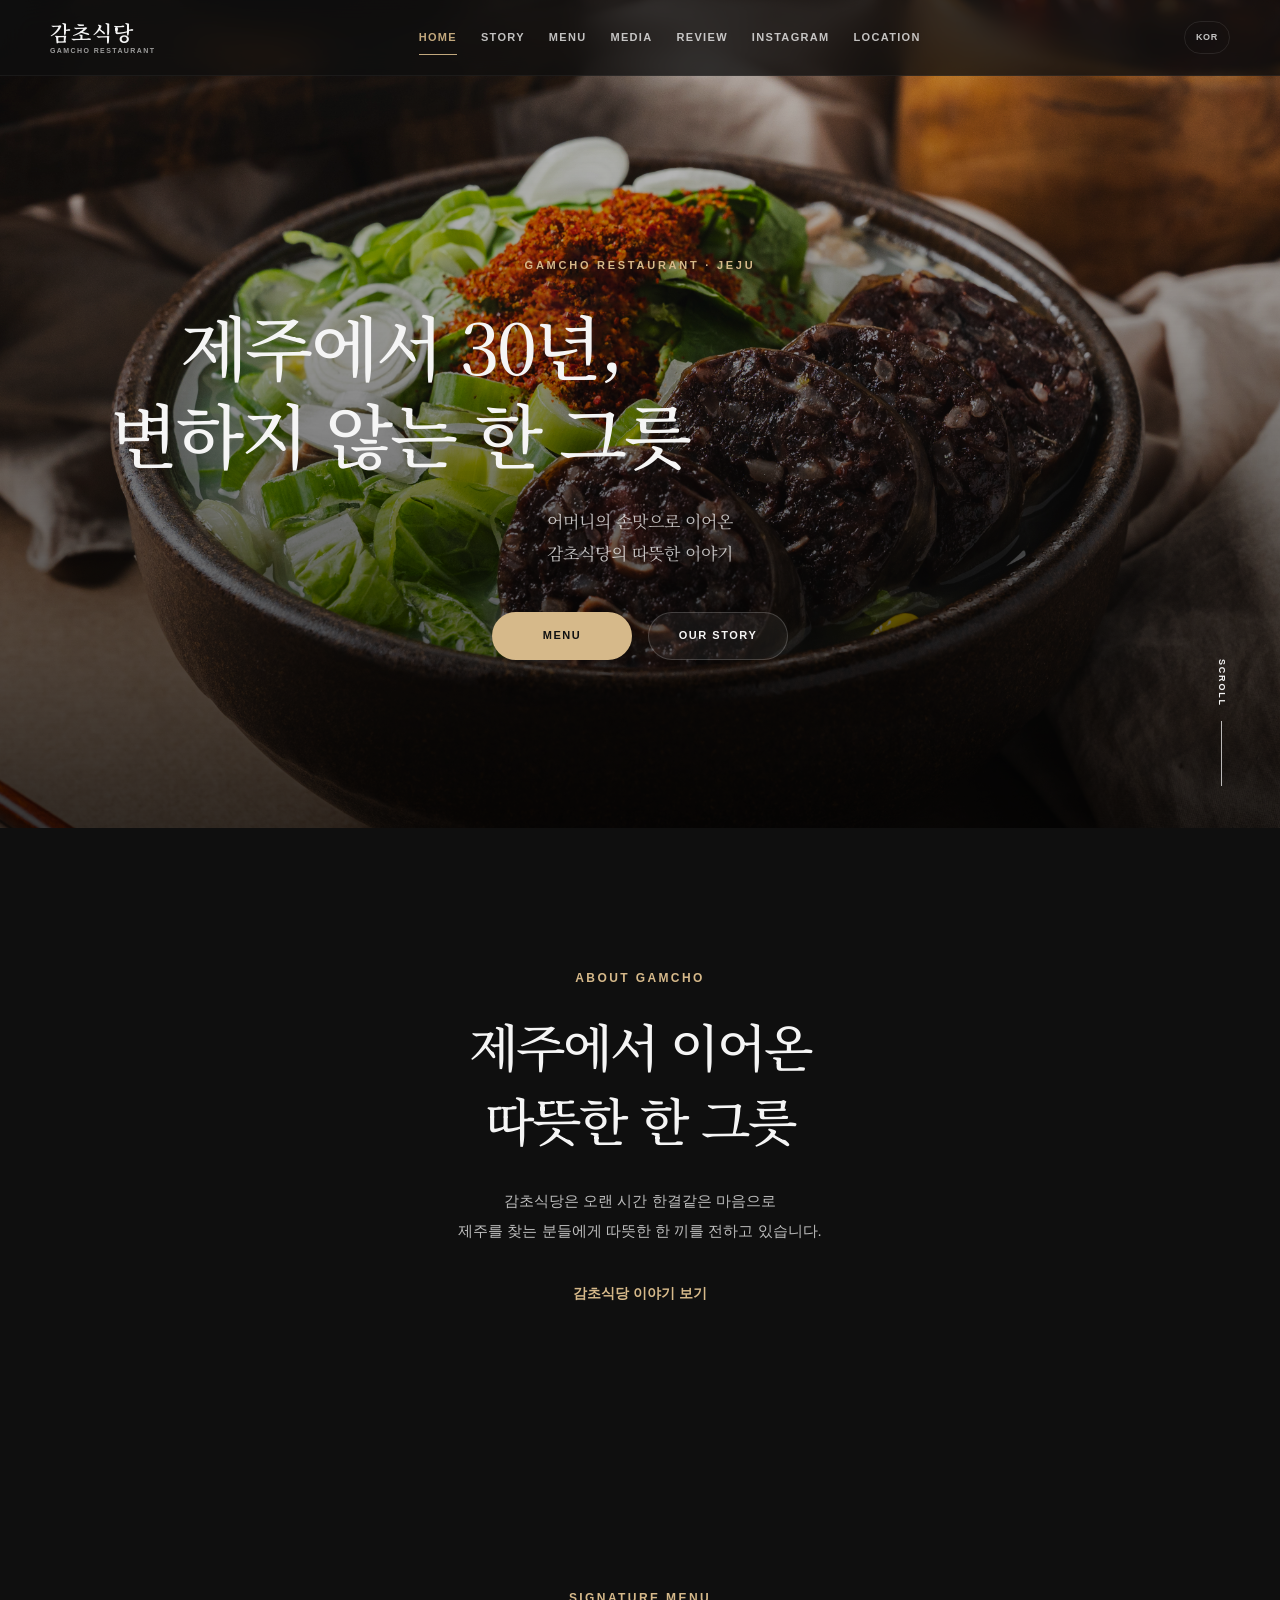
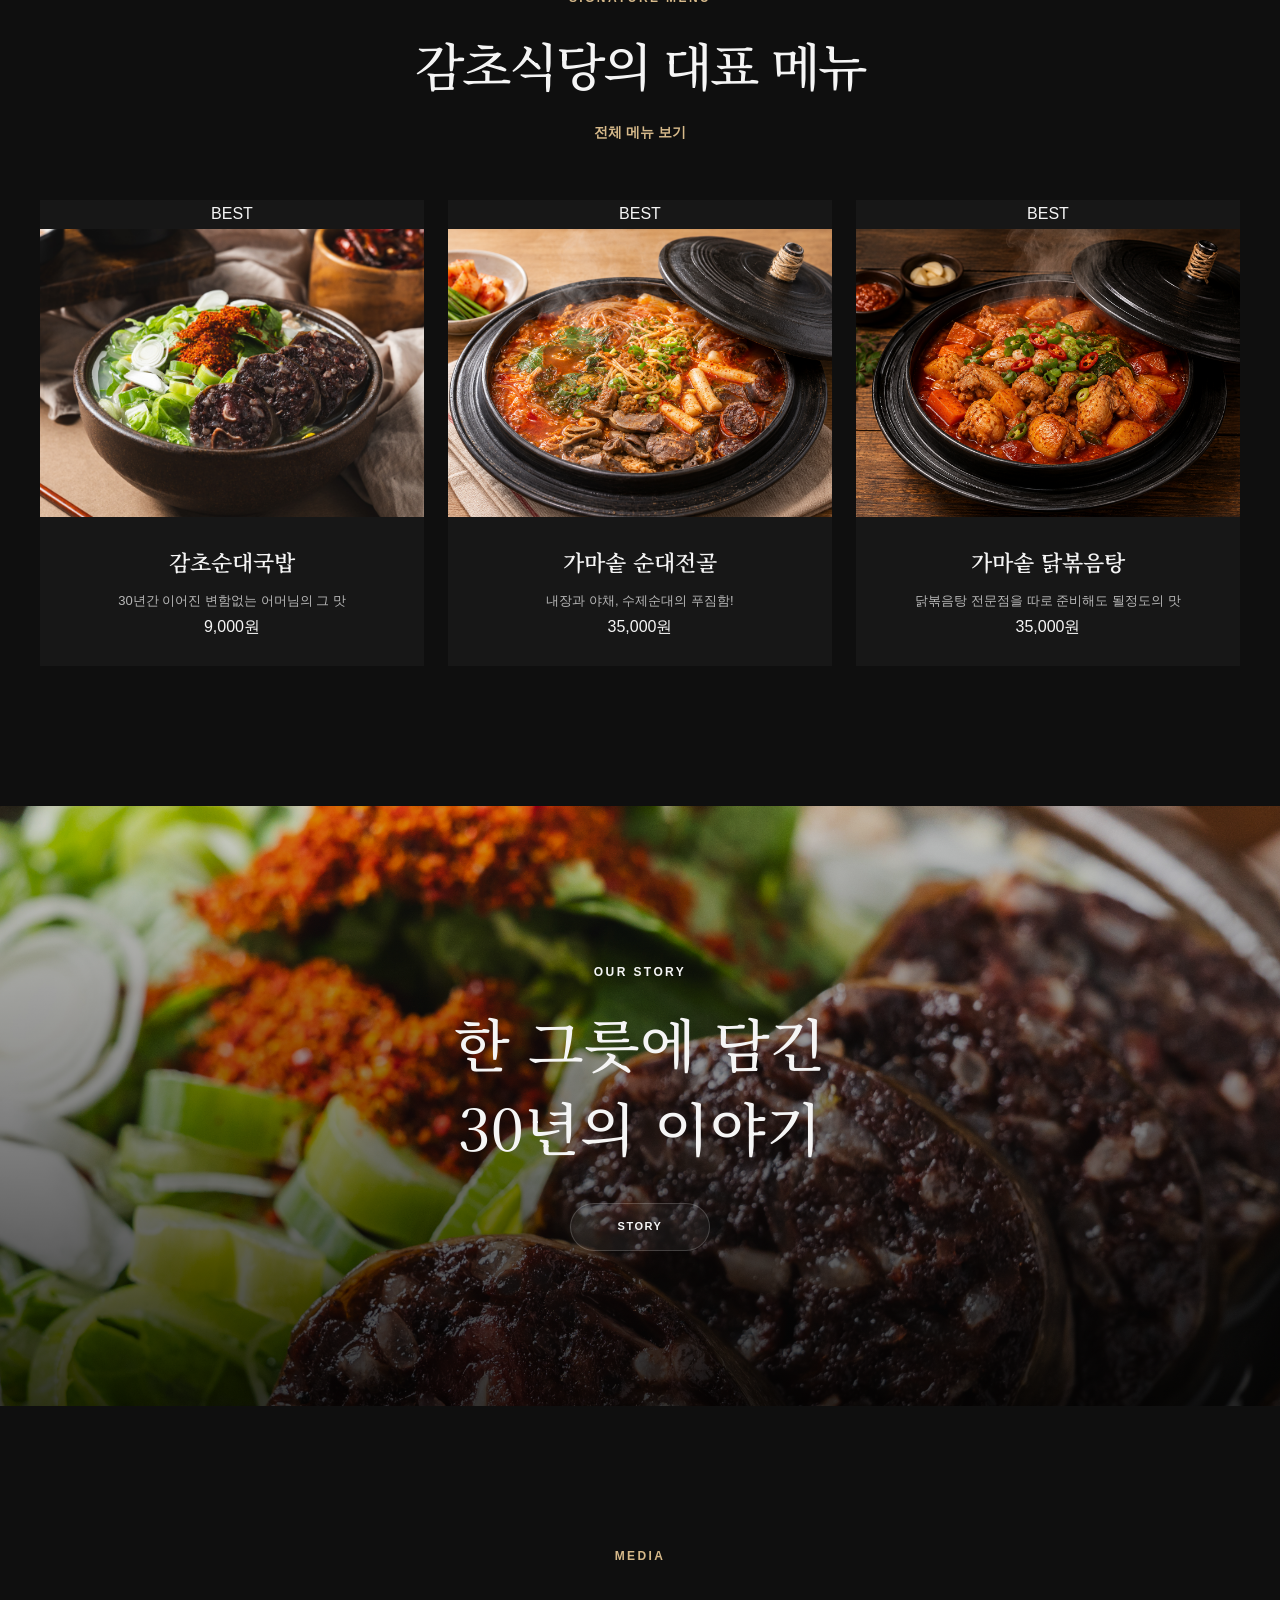
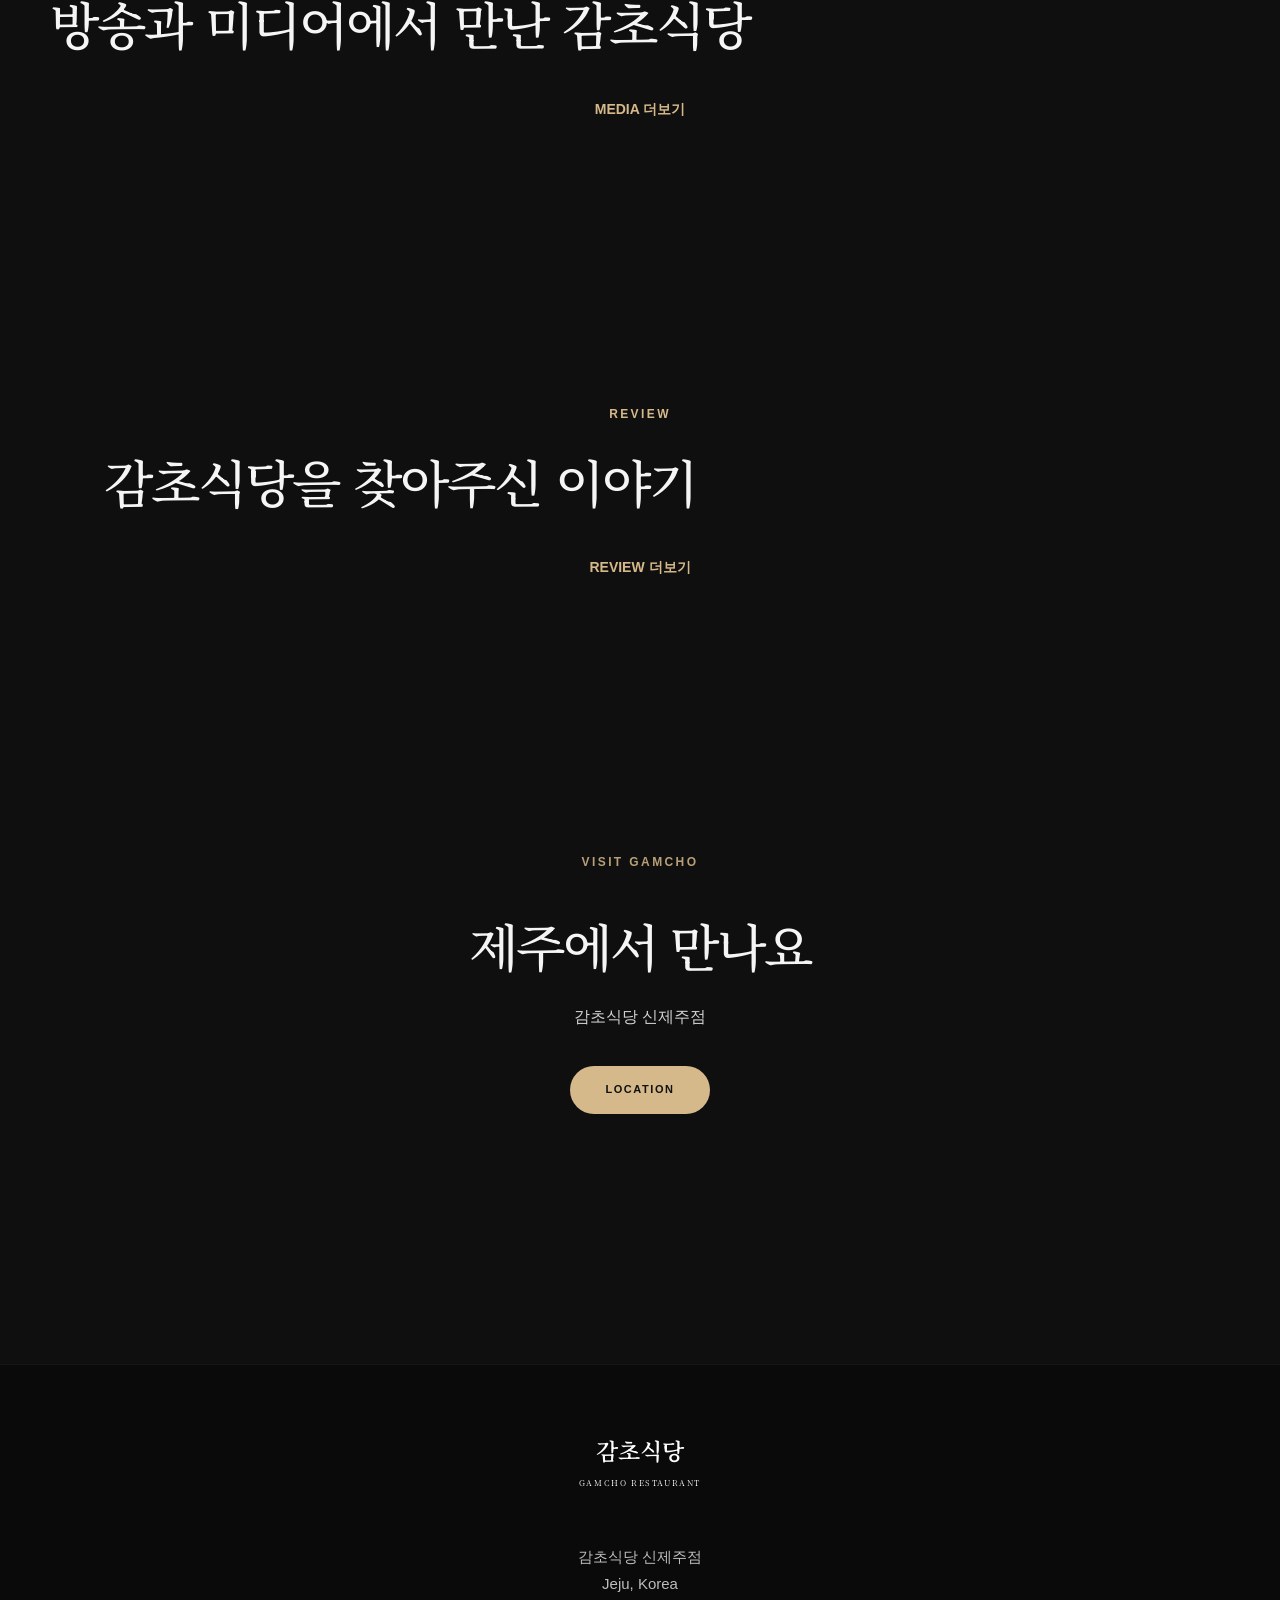
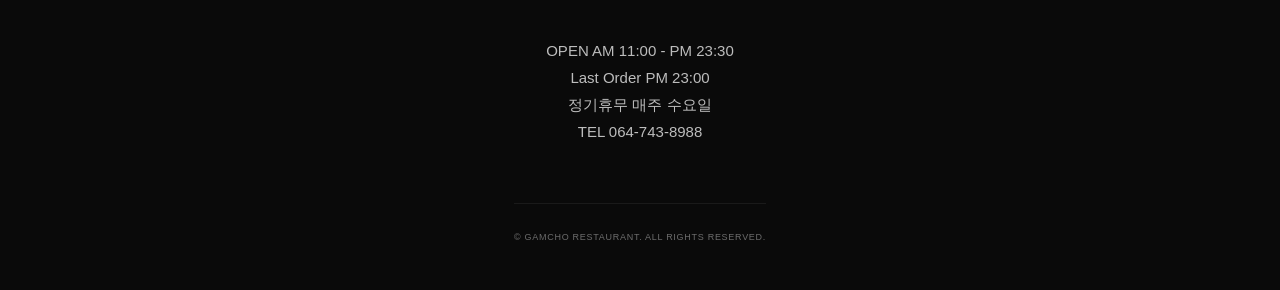
==== commit f1192c42: "Add files via upload" ====
--- a/index.html
+++ b/index.html
@@ -1013,17 +1013,25 @@
 </section>
 </main>
 <footer class="site-footer">
-<div class="footer-inner">
-<div class="footer-brand">
-<strong>감초식당</strong>
-<span>GAMCHO RESTAURANT</span>
-</div>
-<div class="footer-info">
-<p data-i18n="footer.restaurant">감초식당 신제주점</p>
-<p data-i18n="footer.country">Jeju, Korea</p>
-</div>
-<p class="copyright">© GAMCHO RESTAURANT. ALL RIGHTS RESERVED.</p>
-</div>
+  <div class="footer-inner">
+    <div class="footer-brand">
+      <strong>감초식당</strong>
+      <span>GAMCHO RESTAURANT</span>
+    </div>
+    <div class="footer-columns">
+      <div class="footer-info">
+        <p data-i18n="footer.restaurant">감초식당 신제주점</p>
+        <p data-i18n="footer.country">Jeju, Korea</p>
+      </div>
+      <div class="footer-info footer-hours" data-i18n="footer.hours">
+        OPEN AM 11:00 - PM 23:30<br>
+        Last Order PM 23:00<br>
+        정기휴무 매주 수요일<br>
+        TEL 064-743-8988
+      </div>
+    </div>
+    <p class="copyright">© GAMCHO RESTAURANT. ALL RIGHTS RESERVED.</p>
+  </div>
 </footer>
 <script src="data/translations.js"></script>
 <script src="data/menu-data.js"></script>
--- a/css/style.css
+++ b/css/style.css
@@ -376,7 +376,7 @@
     inset: 0;
 
     background-image:
-        url("../images/hero/main-hero.jpg");
+        url("../images/menu/gamcho-sundae-gukbap.jpeg");
 
     background-position: center;
     background-size: cover;
@@ -687,7 +687,7 @@
     inset: 0;
 
     background-image:
-        url("../images/story/story-hero.jpg");
+        url("../images/story/story-main.jpeg");
 
     background-size: cover;
     background-position: center;
--- a/css/site-common.css
+++ b/css/site-common.css
@@ -372,8 +372,13 @@
   .header-inner { width: calc(100% - 24px); }
   .logo, .logo-ko, .menu-v2-logo { font-size: 18px !important; }
   .logo-en { font-size: 6px; }
-  .media-language { display: none; }
-  .mobile-menu-button { margin-left: auto; }
+  .media-language {
+    display: flex;
+    margin-left: auto;
+  }
+  .mobile-menu-button {
+    margin-left: 0;
+  }
   main .section-inner,
   main > section > .container { width: calc(100% - 28px); }
 }
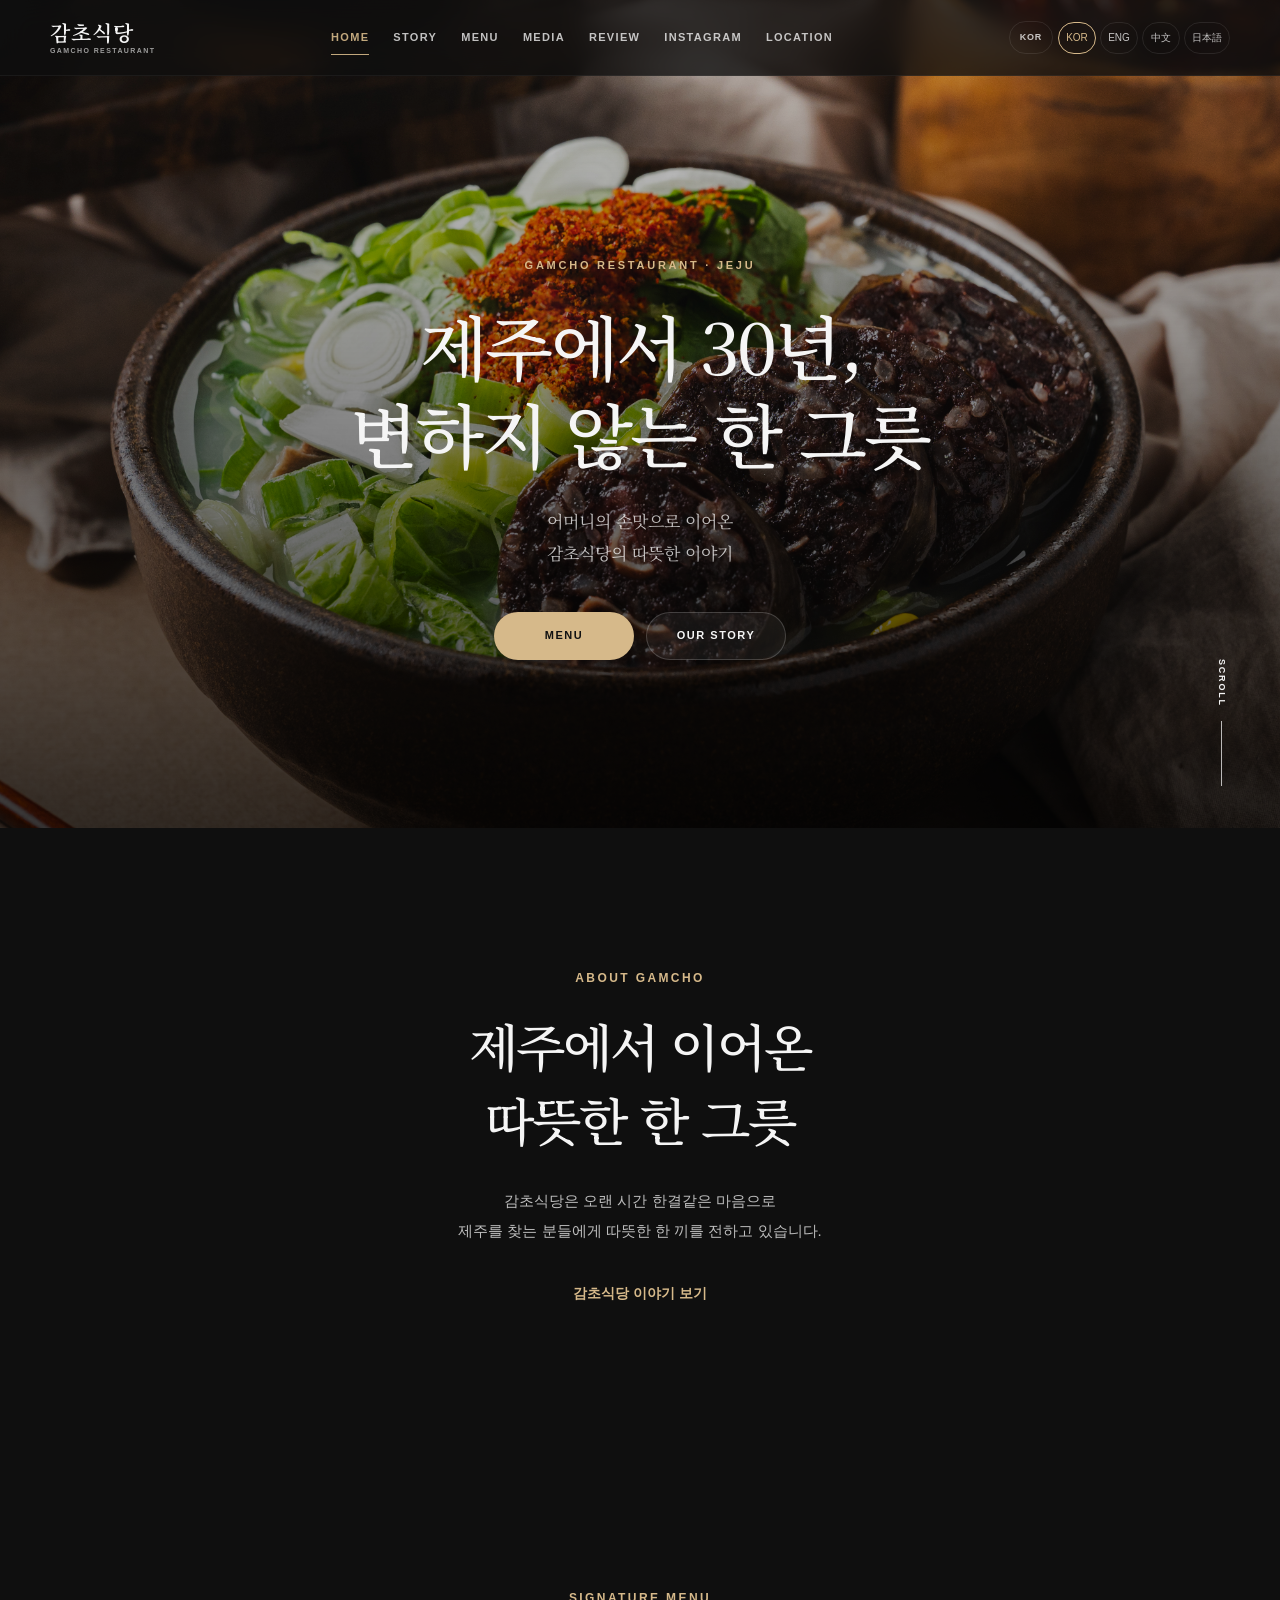
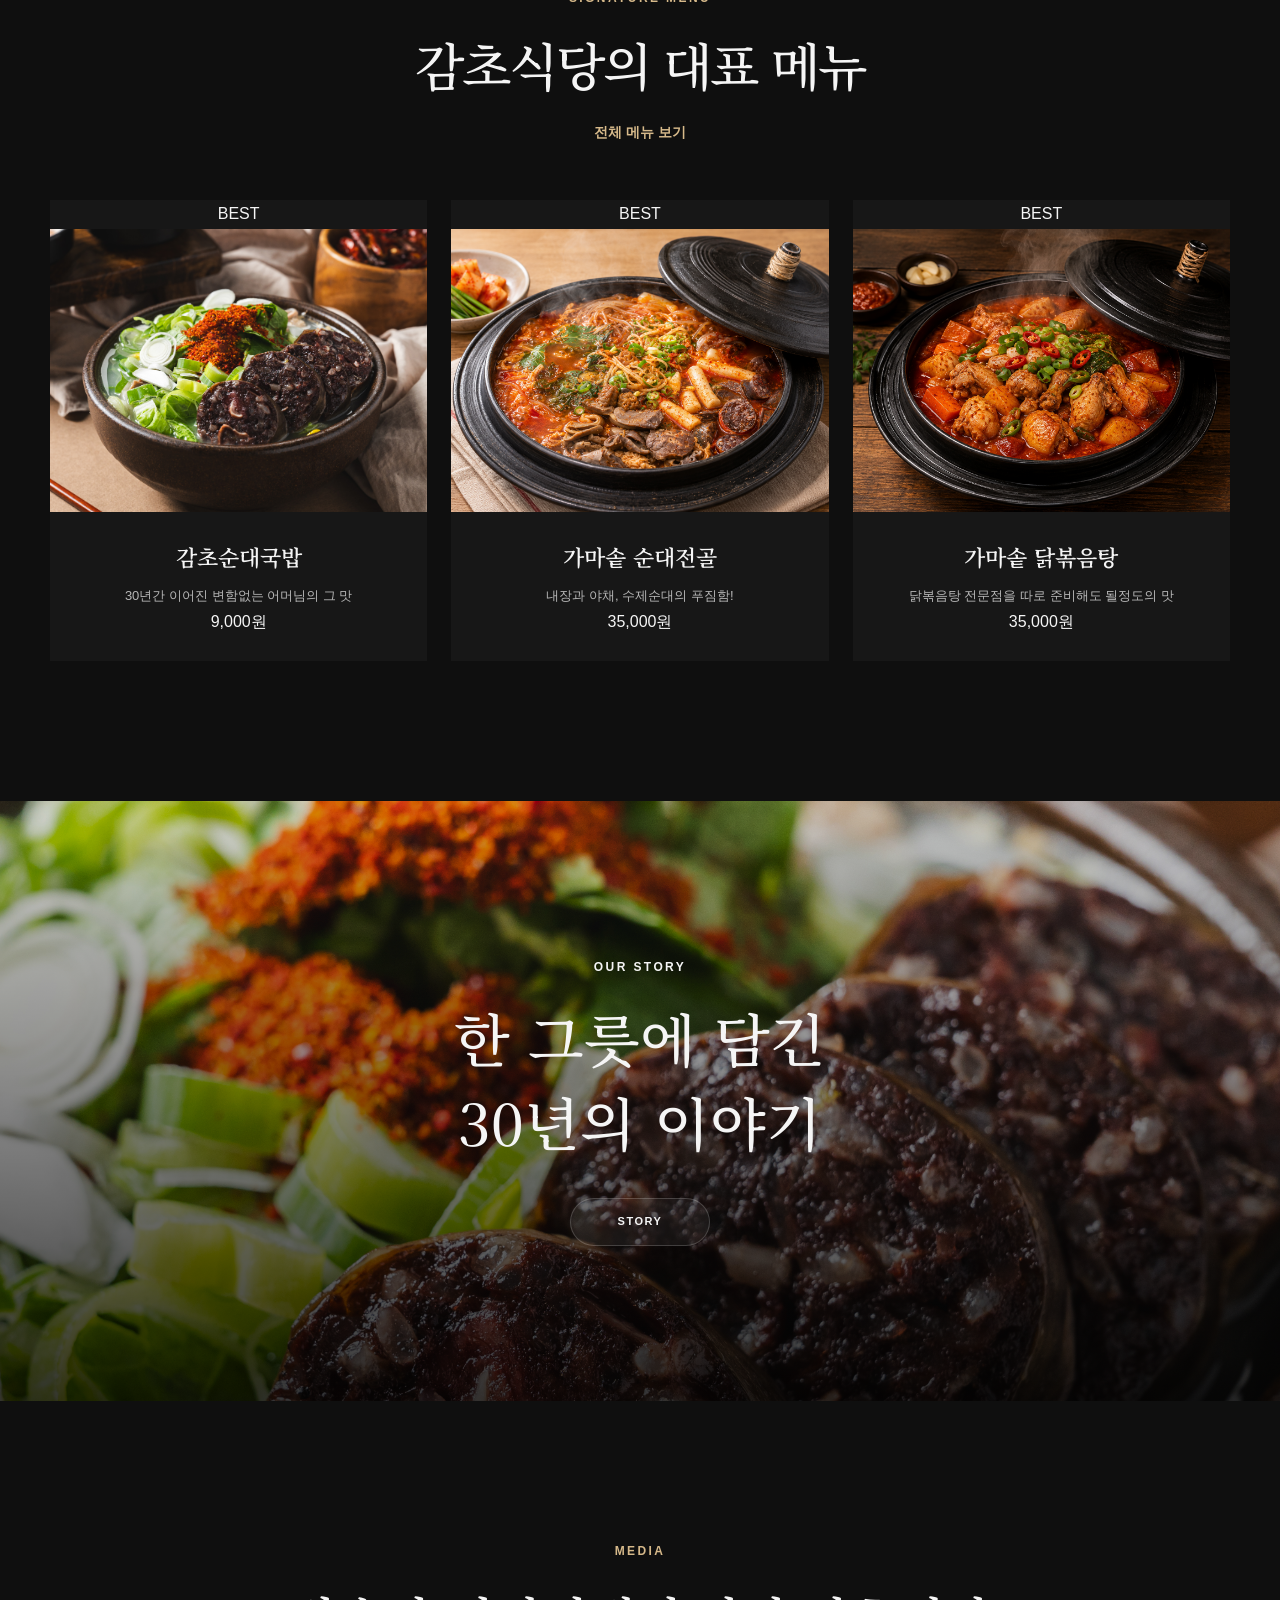
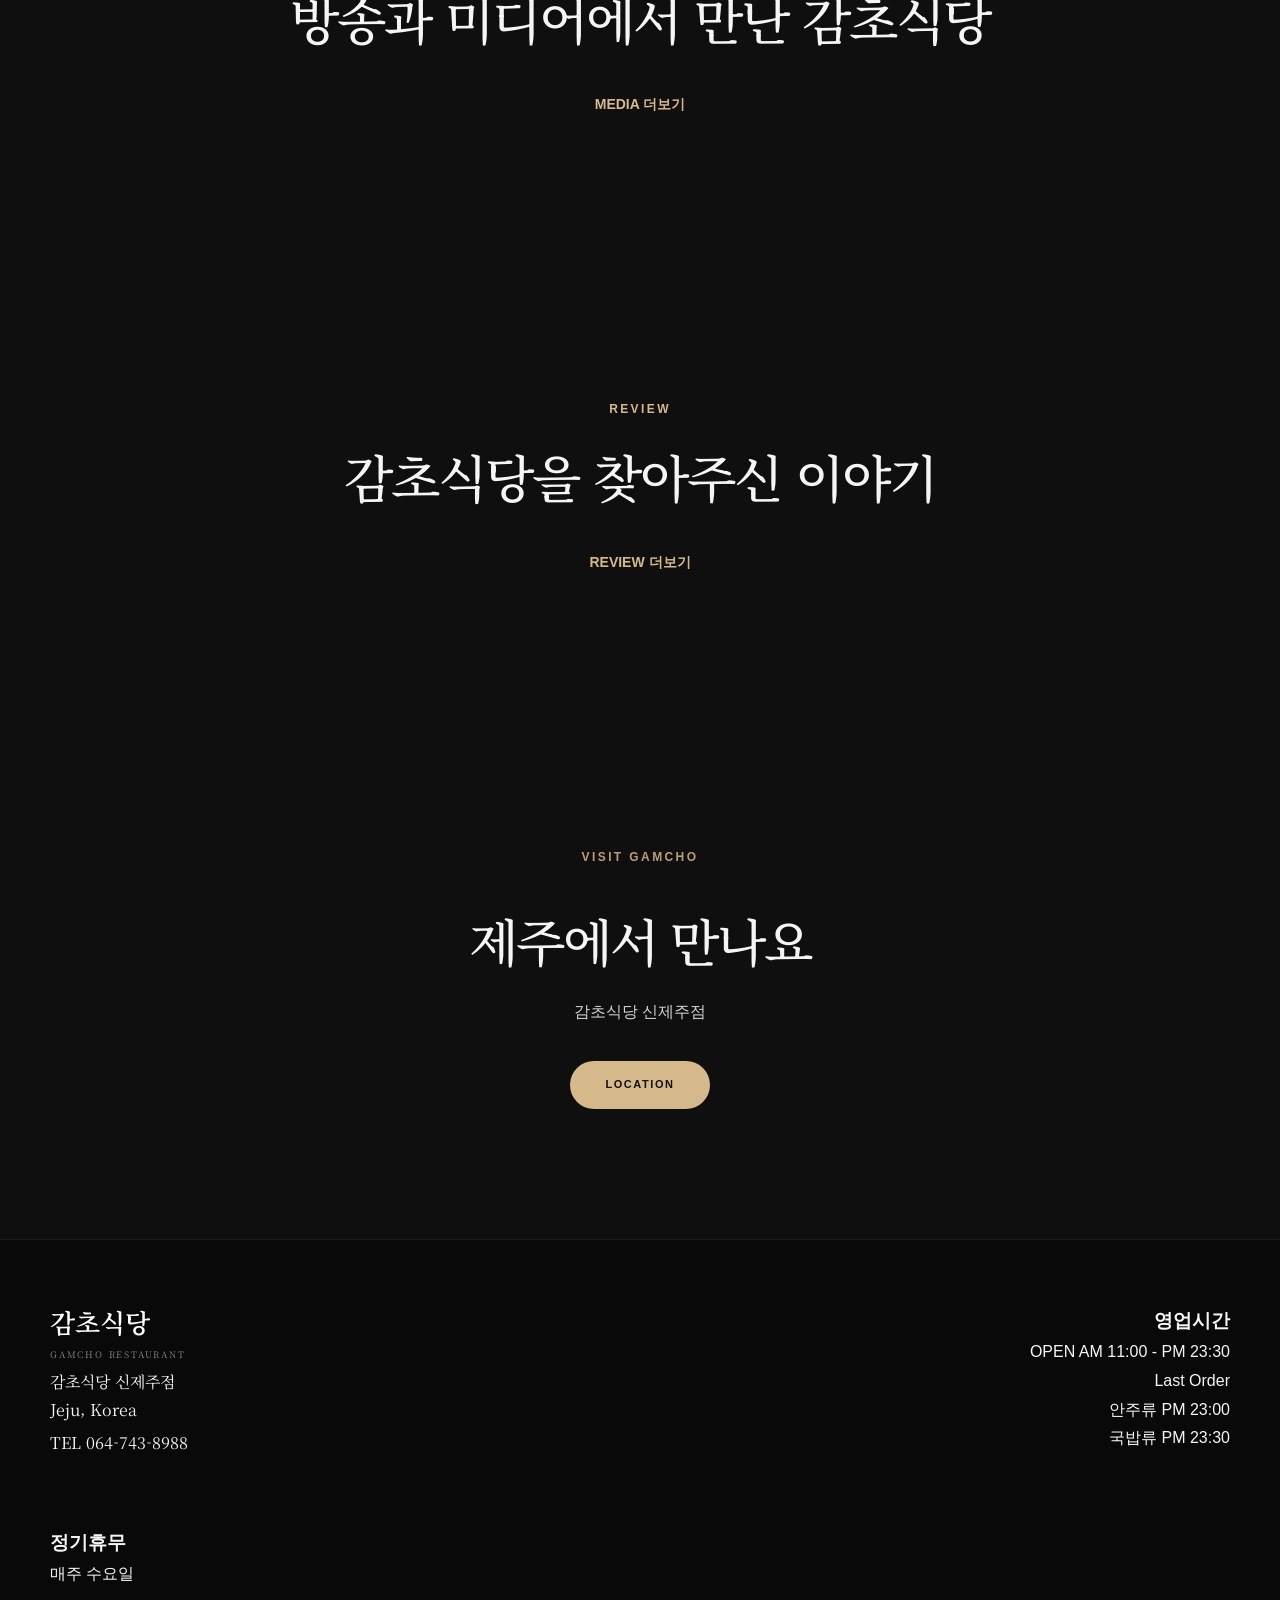
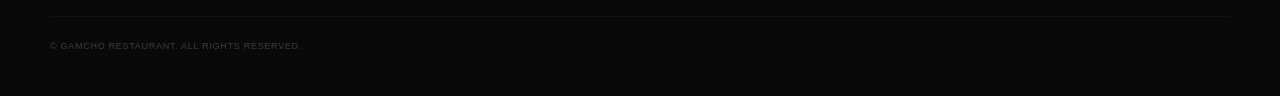
==== commit 08da137e: "Add files via upload" ====
--- a/index.html
+++ b/index.html
@@ -1014,22 +1014,30 @@
 </main>
 <footer class="site-footer">
   <div class="footer-inner">
-    <div class="footer-brand">
-      <strong>감초식당</strong>
-      <span>GAMCHO RESTAURANT</span>
-    </div>
     <div class="footer-columns">
-      <div class="footer-info">
-        <p data-i18n="footer.restaurant">감초식당 신제주점</p>
-        <p data-i18n="footer.country">Jeju, Korea</p>
+      <div class="footer-brand">
+        <strong>감초식당</strong>
+        <span>GAMCHO RESTAURANT</span>
+        <div class="footer-address">
+          <p data-i18n="footer.restaurant">감초식당 신제주점</p>
+          <p data-i18n="footer.country">Jeju, Korea</p>
+        </div>
+        <a class="footer-tel" href="tel:0647438988" data-i18n="footer.tel">TEL 064-743-8988</a>
       </div>
-      <div class="footer-info footer-hours" data-i18n="footer.hours">
-        OPEN AM 11:00 - PM 23:30<br>
-        Last Order PM 23:00<br>
-        정기휴무 매주 수요일<br>
-        TEL 064-743-8988
+
+      <div class="footer-block footer-hours">
+        <h3 data-i18n="footer.hoursTitle">영업시간</h3>
+        <p data-i18n="footer.open">OPEN AM 11:00 - PM 23:30</p>
+        <p class="footer-subtitle" data-i18n="footer.lastOrderTitle">Last Order</p>
+        <p data-i18n="footer.lastOrder">안주류 PM 23:00<br>국밥류 PM 23:30</p>
+      </div>
+
+      <div class="footer-block footer-closed">
+        <h3 data-i18n="footer.closedTitle">정기휴무</h3>
+        <p data-i18n="footer.closed">매주 수요일</p>
       </div>
     </div>
+
     <p class="copyright">© GAMCHO RESTAURANT. ALL RIGHTS RESERVED.</p>
   </div>
 </footer>
--- a/css/site-common.css
+++ b/css/site-common.css
@@ -253,24 +253,21 @@
 main .address, main .contact-info, main .location-info { text-align: center; }
 
 /* ---------- FOOTER ---------- */
+/* 푸터는 각 페이지의 기존 레이아웃을 유지합니다.
+   공통 CSS에서는 배경/색상/테두리만 통일하고,
+   text-align / flex 정렬은 페이지별 CSS에 맡깁니다. */
 footer,
 .site-footer {
   background: #0a0a0a !important;
   color: #ddd !important;
   border-top: 1px solid rgba(255,255,255,.07);
-  text-align: center !important;
 }
 
 footer .footer-inner,
 .site-footer .footer-inner {
   width: min(calc(100% - 48px), var(--gamcho-container));
-  margin: 0 auto;
-  display: flex;
-  flex-direction: column;
-  align-items: center;
-  justify-content: center;
-  gap: 18px;
-  text-align: center !important;
+  margin-left: auto;
+  margin-right: auto;
 }
 
 footer .footer-logo,
@@ -278,14 +275,12 @@
 .site-footer .footer-brand strong {
   font-family: 'Noto Serif KR', serif;
   color: #fff;
-  text-align: center;
 }
 
 footer .footer-info,
 footer .copyright,
 .site-footer .footer-info,
 .site-footer .copyright {
-  text-align: center !important;
   color: #999;
   line-height: 1.8;
 }
@@ -382,3 +377,425 @@
   main .section-inner,
   main > section > .container { width: calc(100% - 28px); }
 }
+
+
+/* =========================================================
+   GAMCHO V2 — FINAL ALIGNMENT / LAYOUT STABILIZER
+   2026-09-11
+   목적:
+   - 푸터를 제외한 모든 본문 콘텐츠의 중심축 통일
+   - 페이지별 CSS가 가진 서로 다른 container 폭 충돌 방지
+   - grid / flex 영역의 좌우 밀림 방지
+   - 데스크톱 언어 선택기를 항상 눈에 보이게
+   - 모바일에서는 기존 KOR 드롭다운 방식 유지
+   ========================================================= */
+
+/* ---------- GLOBAL BOX MODEL ---------- */
+main,
+main *,
+main *::before,
+main *::after {
+  box-sizing: border-box;
+}
+
+main {
+  width: 100%;
+  margin: 0;
+  padding: 0;
+  text-align: center;
+}
+
+/* ---------- ONE CENTRAL CONTENT AXIS ---------- */
+main > section > .section-inner,
+main > section > .container,
+main > section > .content,
+main > section > .menu-container,
+main > .section-inner,
+main > .container {
+  width: min(1180px, calc(100% - 48px));
+  max-width: 1180px;
+  margin-left: auto !important;
+  margin-right: auto !important;
+}
+
+main > section {
+  width: 100%;
+}
+
+/* Sections that use a full-bleed background still keep their
+   actual text/content centered inside their inner wrapper. */
+main .section-inner,
+main .container,
+main .menu-container,
+main .hero-content,
+main .story-cta-content {
+  margin-inline: auto !important;
+}
+
+/* ---------- HEADINGS / TEXT ---------- */
+main .section-heading,
+main .menu-category-heading,
+main .hero-content,
+main .hero-text,
+main .story-cta-content,
+main .cta-box,
+main .location-hero-content {
+  text-align: center !important;
+}
+
+main h1,
+main h2,
+main h3,
+main h4,
+main p,
+main .section-eyebrow,
+main .section-label,
+main .section-desc,
+main .intro-text,
+main .hero-description,
+main .hero-desc,
+main .text-link {
+  text-align: center !important;
+}
+
+/* Prevent max-width elements from appearing visually off-center. */
+main h1,
+main h2,
+main .section-title,
+main .section-desc,
+main .intro-text,
+main .hero-description,
+main .hero-desc,
+main .text-link {
+  margin-left: auto !important;
+  margin-right: auto !important;
+}
+
+/* ---------- BUTTON GROUPS ---------- */
+main .hero-buttons,
+main .hero-actions,
+main .cta-buttons,
+main .cta-actions,
+main .buttons,
+main .map-buttons {
+  margin-left: auto !important;
+  margin-right: auto !important;
+  justify-content: center !important;
+  align-items: center;
+}
+
+main .hero-buttons,
+main .cta-buttons,
+main .buttons {
+  display: flex;
+  flex-wrap: wrap;
+  gap: 12px;
+}
+
+/* ---------- HOME SIGNATURE / CARD GRIDS ---------- */
+main .menu-preview,
+main .review-grid,
+main .photo-grid,
+main .trust-wrap,
+main .video-grid,
+main .value-grid,
+main .instagram-grid,
+main .instagram-wrap,
+main .info-grid,
+main .guide-grid,
+main .landmark-wrap {
+  width: 100%;
+  margin-left: auto !important;
+  margin-right: auto !important;
+}
+
+main .menu-preview,
+main .review-grid,
+main .photo-grid,
+main .trust-wrap,
+main .video-grid,
+main .value-grid,
+main .instagram-grid,
+main .instagram-wrap,
+main .info-grid,
+main .guide-grid,
+main .landmark-wrap {
+  justify-items: stretch;
+}
+
+/* Center cards themselves without changing their intended columns. */
+main .menu-preview-card,
+main .review-card,
+main .photo-card,
+main .trust-box,
+main .video-card,
+main .value-card,
+main .instagram-card,
+main .info-card,
+main .guide-card,
+main .landmark-card {
+  margin-left: auto;
+  margin-right: auto;
+}
+
+/* ---------- MENU PAGE ---------- */
+main .menu-category {
+  width: 100%;
+  margin-left: auto;
+  margin-right: auto;
+}
+
+main .menu-category .menu-container {
+  width: min(1180px, calc(100% - 48px));
+  max-width: 1180px;
+  margin-left: auto !important;
+  margin-right: auto !important;
+}
+
+main .menu-category-heading {
+  display: flex;
+  flex-direction: column;
+  align-items: center;
+  justify-content: center;
+  text-align: center !important;
+  gap: 14px;
+}
+
+main .menu-category-heading > *,
+main .menu-category-title,
+main .menu-category-count {
+  margin-left: auto !important;
+  margin-right: auto !important;
+  text-align: center !important;
+}
+
+main .menu-grid {
+  width: 100%;
+  margin-left: auto !important;
+  margin-right: auto !important;
+}
+
+/* ---------- LANGUAGE SELECTOR ----------
+   Desktop: KOR + ENG + 中文 + 日本語 are visible.
+   Mobile: compact KOR button opens the existing dropdown.
+*/
+@media (min-width: 901px) {
+  .media-language {
+    display: flex !important;
+    align-items: center;
+    justify-content: center;
+    gap: 5px;
+    flex-shrink: 0;
+  }
+
+  .media-language .language-button {
+    min-width: 44px;
+    cursor: pointer;
+  }
+
+  .media-language .language-menu {
+    position: static !important;
+    min-width: auto !important;
+    padding: 0 !important;
+    display: flex !important;
+    align-items: center;
+    gap: 4px;
+    opacity: 1 !important;
+    visibility: visible !important;
+    transform: none !important;
+    background: transparent !important;
+    border: 0 !important;
+    box-shadow: none !important;
+  }
+
+  .media-language .language-menu button {
+    width: auto;
+    min-width: 38px;
+    padding: 6px 7px;
+    cursor: pointer;
+    border: 1px solid rgba(255,255,255,.10);
+    border-radius: 999px;
+    background: rgba(255,255,255,.025);
+  }
+
+  .media-language .language-menu button.active {
+    border-color: var(--gamcho-gold);
+    color: var(--gamcho-gold);
+  }
+}
+
+@media (max-width: 900px) {
+  .media-language {
+    display: flex !important;
+    align-items: center;
+  }
+
+  .media-language .language-menu {
+    position: absolute !important;
+    top: calc(100% + 10px);
+    right: 0;
+    display: block !important;
+  }
+
+  .media-language .language-menu button {
+    width: 100%;
+  }
+
+  main > section > .section-inner,
+  main > section > .container,
+  main > section > .content,
+  main > section > .menu-container,
+  main .menu-category .menu-container {
+    width: calc(100% - 32px);
+    max-width: 1180px;
+  }
+}
+
+@media (max-width: 560px) {
+  main > section > .section-inner,
+  main > section > .container,
+  main > section > .content,
+  main > section > .menu-container,
+  main .menu-category .menu-container {
+    width: calc(100% - 24px);
+  }
+
+  main .hero-buttons,
+  main .cta-buttons,
+  main .buttons {
+    flex-direction: column;
+    align-items: center;
+  }
+}
+
+/* ---------- DO NOT TOUCH FOOTER ALIGNMENT ----------
+   No footer text/flex rules are intentionally added here. */
+
+
+/* =========================================================
+   GAMCHO V2 FINAL CONSISTENCY OVERRIDES
+   2026-09-11
+   - Footer is one shared layout on every page.
+   - Menu card descriptions are intentionally left-aligned.
+   ========================================================= */
+
+/* ---------- SHARED FOOTER ---------- */
+.site-footer {
+  background: #090909 !important;
+  color: #f5f5f5 !important;
+  padding: 64px 0 42px !important;
+  margin-top: 0 !important;
+  border-top: 1px solid rgba(255,255,255,.07) !important;
+}
+
+.site-footer .footer-inner {
+  width: min(1180px, calc(100% - 48px)) !important;
+  margin: 0 auto !important;
+  display: block !important;
+}
+
+.site-footer .footer-brand {
+  display: flex !important;
+  flex-direction: column !important;
+  gap: 4px !important;
+  margin: 0 0 28px !important;
+  text-align: left !important;
+}
+
+.site-footer .footer-brand strong {
+  font-family: 'Noto Serif KR', serif !important;
+  font-size: 26px !important;
+  line-height: 1.35 !important;
+  font-weight: 600 !important;
+  color: #fff !important;
+}
+
+.site-footer .footer-brand span {
+  color: #888 !important;
+  font-size: 9px !important;
+  letter-spacing: .2em !important;
+}
+
+.site-footer .footer-columns {
+  display: grid !important;
+  grid-template-columns: 1fr 1fr !important;
+  gap: 40px !important;
+  align-items: start !important;
+  padding-bottom: 28px !important;
+}
+
+.site-footer .footer-info {
+  margin: 0 !important;
+  padding: 0 !important;
+  font-size: 13px !important;
+  line-height: 1.9 !important;
+  color: #aaa !important;
+  text-align: left !important;
+}
+
+.site-footer .footer-info p {
+  margin: 0 !important;
+}
+
+.site-footer .footer-hours {
+  text-align: right !important;
+}
+
+.site-footer .copyright {
+  width: 100% !important;
+  margin: 0 !important;
+  padding-top: 22px !important;
+  border-top: 1px solid rgba(255,255,255,.08) !important;
+  color: #666 !important;
+  font-size: 9px !important;
+  line-height: 1.6 !important;
+  letter-spacing: .08em !important;
+  text-align: left !important;
+}
+
+/* ---------- MENU CARD TEXT ---------- */
+/* Global card centering is intentionally overridden for menu descriptions. */
+main .menu-card,
+main .menu-card .menu-info,
+main .menu-card .menu-info-top {
+  text-align: left !important;
+}
+
+main .menu-card .menu-info p,
+main .menu-card .menu-info h3 {
+  text-align: left !important;
+}
+
+main .menu-card .menu-price {
+  text-align: right !important;
+}
+
+/* Keep menu intro / category navigation centered. */
+.menu-intro,
+.menu-intro .menu-container,
+.menu-hero-content {
+  text-align: center;
+}
+
+@media (max-width: 700px) {
+  .site-footer {
+    padding: 50px 0 34px !important;
+  }
+
+  .site-footer .footer-inner {
+    width: calc(100% - 40px) !important;
+  }
+
+  .site-footer .footer-columns {
+    grid-template-columns: 1fr !important;
+    gap: 18px !important;
+  }
+
+  .site-footer .footer-hours {
+    text-align: left !important;
+  }
+
+  .site-footer .copyright {
+    font-size: 8px !important;
+  }
+}
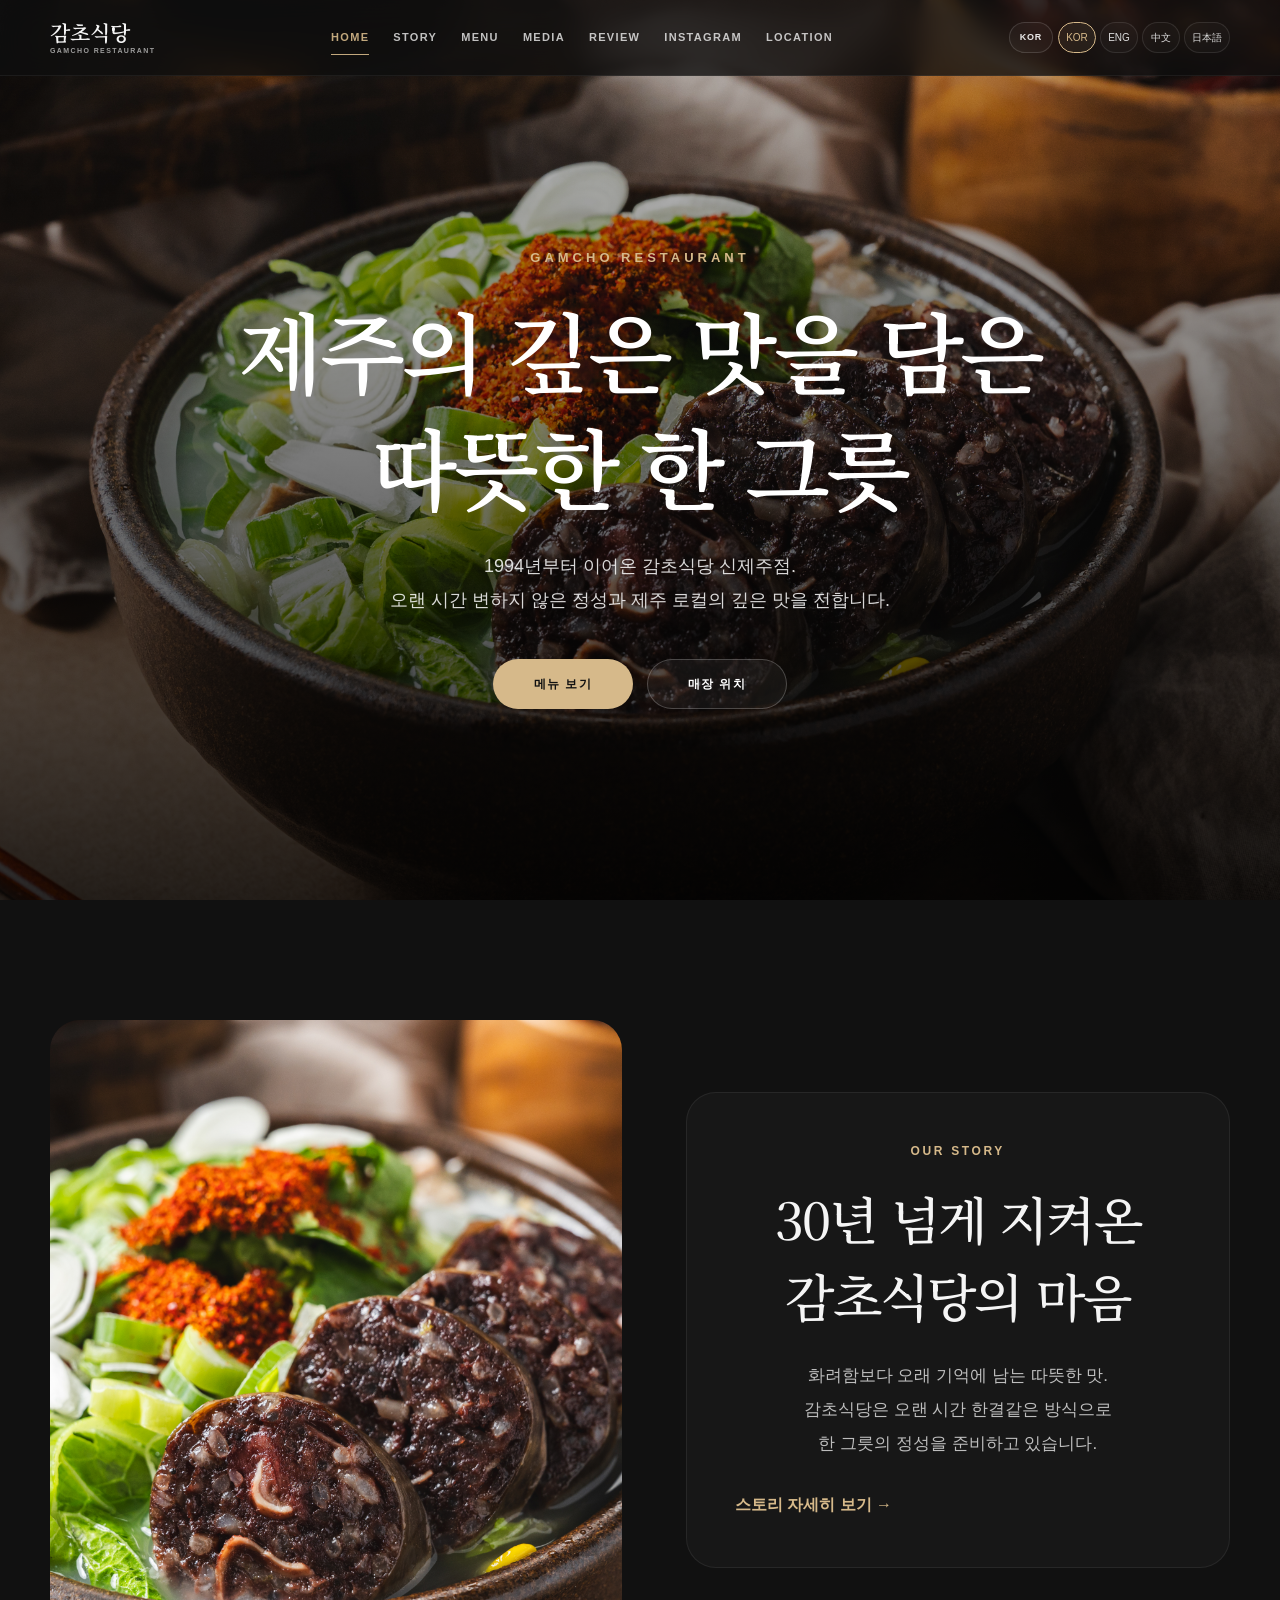
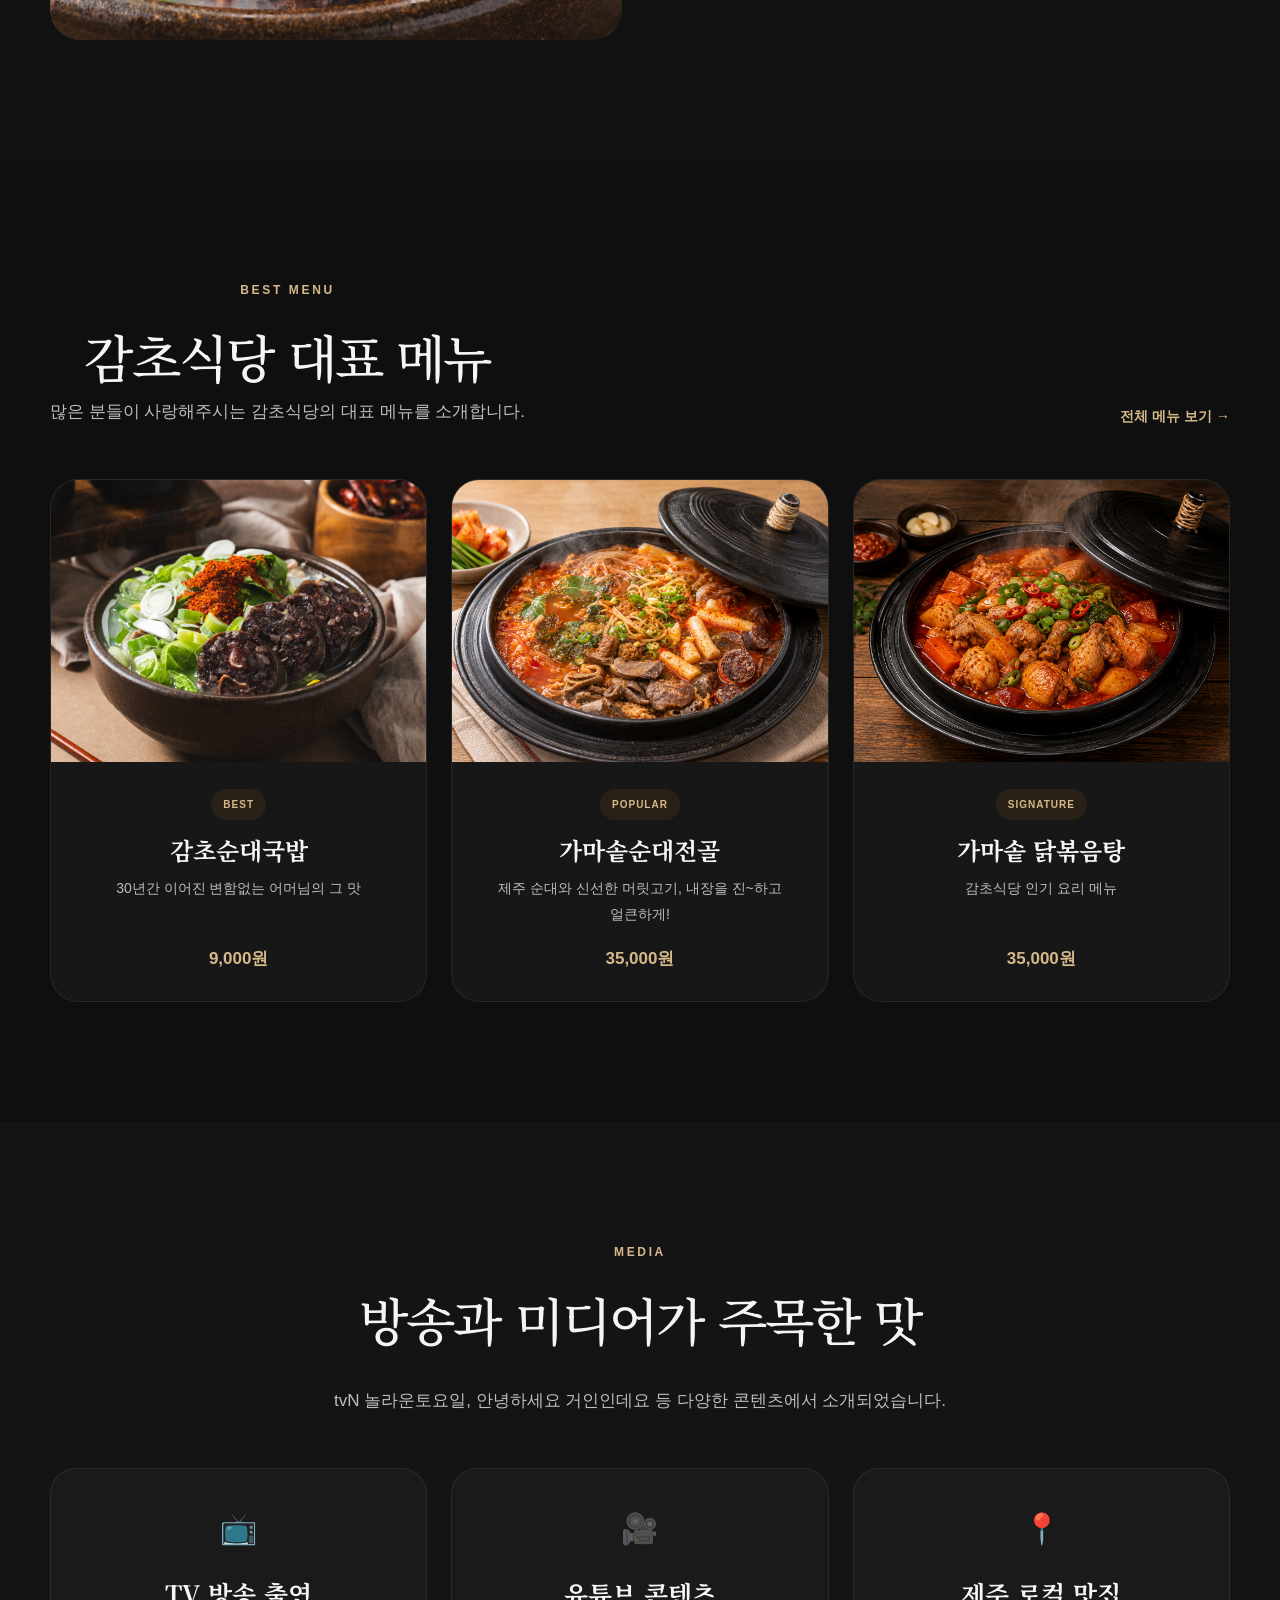
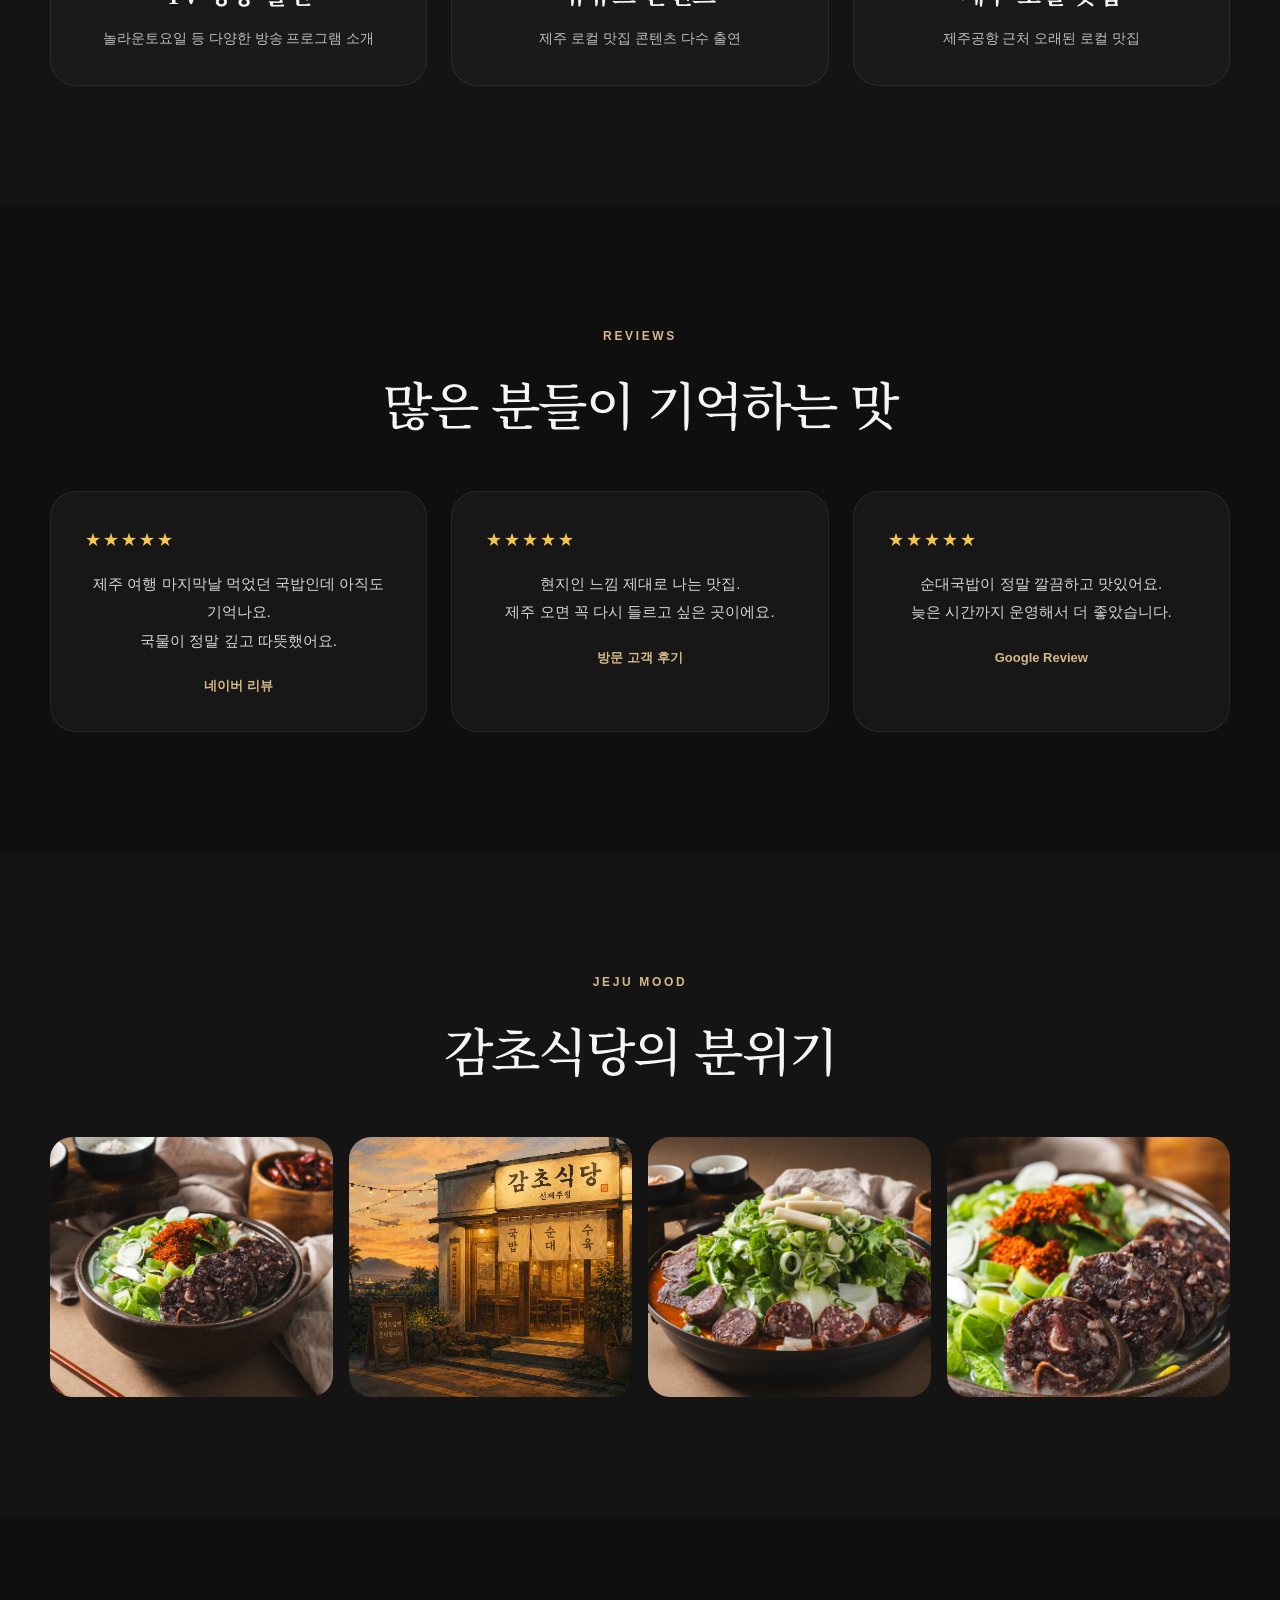
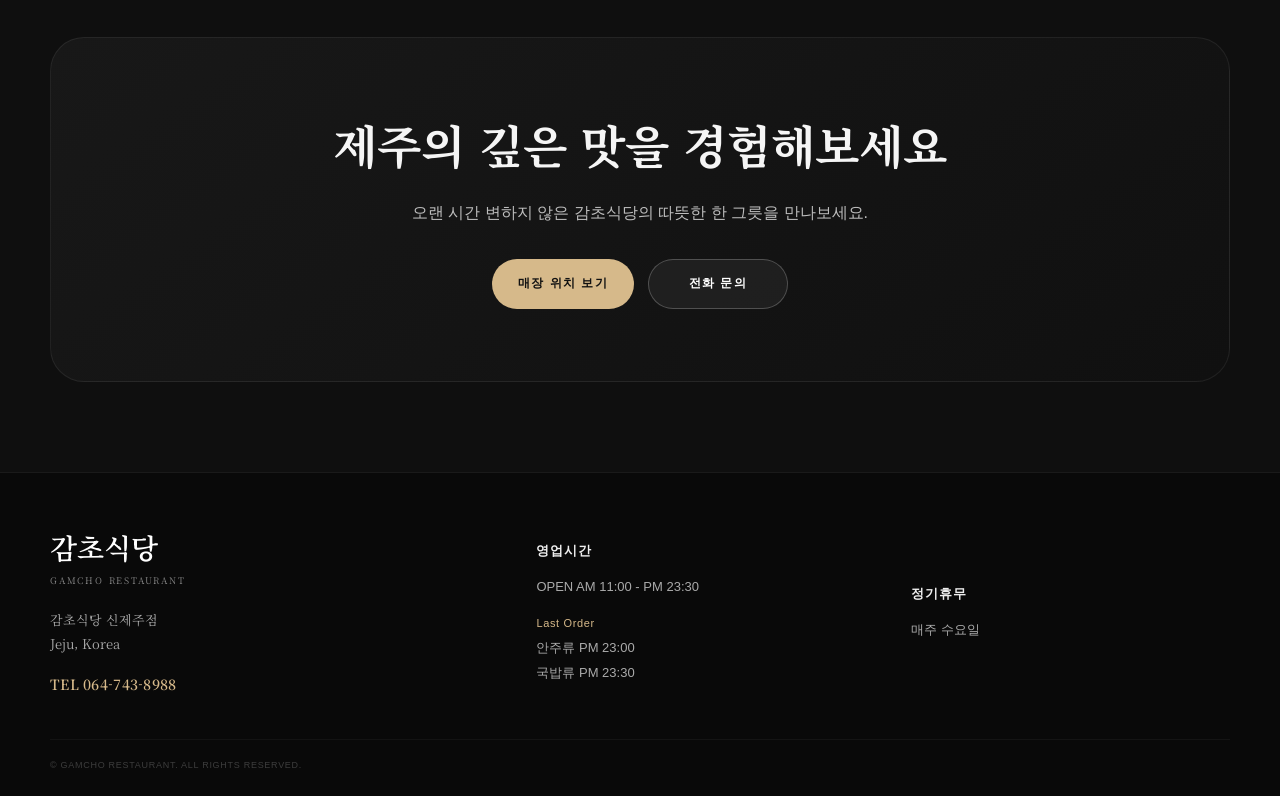
==== commit aad7ba68: "Add files via upload" ====
--- a/index.html
+++ b/index.html
@@ -1,1017 +1,317 @@
 <!DOCTYPE html>
-
 <html lang="ko">
 <head>
-<meta charset="utf-8"/>
-<meta content="width=device-width, initial-scale=1.0" name="viewport"/>
-<title>감초식당 신제주점 | 제주 전통 국밥</title>
-<meta content="제주에서 30년 전통을 이어온 감초식당 신제주점. 감초순대국밥과 제주식 전통 음식을 만나보세요." name="description"/>
-<meta content="index, follow" name="robots"/>
-<meta content="감초식당 신제주점" property="og:title"/>
-<meta content="제주에서 30년 전통을 이어온 감초식당" property="og:description"/>
-<meta content="website" property="og:type"/>
-<meta content="https://www.gamchojeju.com/" property="og:url"/>
-<link href="https://fonts.googleapis.com" rel="preconnect"/>
-<link crossorigin="" href="https://fonts.gstatic.com" rel="preconnect"/>
-<link href="https://fonts.googleapis.com/css2?family=Noto+Serif+KR:wght@400;500;600;700&amp;family=Pretendard:wght@400;500;600;700&amp;display=swap" rel="stylesheet"/>
-<link href="css/style.css" rel="stylesheet"/>
-<link href="css/responsive.css" rel="stylesheet"/>
-<style id="media-header-standard">
-/* HEADER STANDARD — copied from broadcast.html */
-
-/* The MEDIA header uses this exact container rule. Keep it here so INDEX's
-   external page CSS cannot change the header width. */
-.container{
-width:min(1180px,92%);
-margin:auto;
+<meta charset="UTF-8">
+<meta name="viewport" content="width=device-width, initial-scale=1.0, viewport-fit=cover">
+<title>감초식당 신제주점 | 제주 로컬 국밥 맛집</title>
+<meta name="description" content="제주공항 근처 30년 전통 감초식당 신제주점. 제주 로컬 감성과 따뜻한 국밥 한 그릇의 깊은 맛을 경험해보세요.">
+<meta name="keywords" content="감초식당, 제주맛집, 제주공항맛집, 제주국밥, 제주순대국밥, 신제주맛집, 제주로컬맛집">
+<meta name="robots" content="index, follow">
+<meta name="google-site-verification" content="v9UBA6k5EToFO39bmbJ5TfaVQOJwjF_aLdkDqkEC3s8">
+<meta property="og:type" content="website">
+<meta property="og:title" content="감초식당 신제주점">
+<meta property="og:description" content="오랜 시간 변하지 않은 제주 로컬 국밥 맛집 감초식당">
+<meta property="og:url" content="https://www.gamchojeju.com/gamcho-v2/index.html">
+<link rel="preconnect" href="https://fonts.googleapis.com">
+<link rel="preconnect" href="https://fonts.gstatic.com" crossorigin>
+<link href="https://fonts.googleapis.com/css2?family=Noto+Serif+KR:wght@400;500;600;700&family=Pretendard:wght@300;400;500;600;700&display=swap" rel="stylesheet">
+<link rel="stylesheet" href="css/style.css">
+<link rel="stylesheet" href="css/responsive.css">
+<link rel="stylesheet" href="css/site-common.css">
+<style>
+/* =========================================================
+   GAMCHO V2 HOME — LEGACY CONTENT RESTORE
+   리뉴얼 전 index.html의 섹션/카피를 유지하고
+   현재 V2 디자인 시스템으로 재구성
+   ========================================================= */
+:root{
+  --home-bg:#0f0f0f;
+  --home-card:#171717;
+  --home-text:#f5f5f5;
+  --home-sub:#bdbdbd;
+  --home-gold:#d6b98a;
 }
-
-header{
-position:fixed;
-top:0;
-left:0;
-width:100%;
-z-index:999;
-background:rgba(15,15,15,0.82);
-backdrop-filter:blur(14px);
--webkit-backdrop-filter:blur(14px);
-border-bottom:1px solid rgba(255,255,255,0.05);
-transition:0.35s;
+html,body{background:var(--home-bg)!important;color:var(--home-text)!important;}
+main{padding:0!important;text-align:center;}
+
+/* HERO */
+.home-hero{position:relative;min-height:100svh;display:flex;align-items:center;justify-content:center;overflow:hidden;color:#fff;text-align:center;}
+.home-hero-bg{position:absolute;inset:0;background-image:url('images/menu/gamcho-sundae-gukbap.jpeg');background-size:cover;background-position:center;transform:scale(1.04);animation:homeHeroZoom 14s ease-in-out infinite alternate;}
+@keyframes homeHeroZoom{from{transform:scale(1.04)}to{transform:scale(1.10)}}
+.home-hero-overlay{position:absolute;inset:0;background:linear-gradient(to bottom,rgba(0,0,0,.18),rgba(0,0,0,.84));}
+.home-hero-content{position:relative;z-index:2;width:min(92%,980px);margin:auto;padding:var(--gamcho-header) 0 20px;text-align:center;}
+.home-hero-eyebrow{margin-bottom:22px;color:var(--home-gold);font-size:13px;font-weight:600;letter-spacing:4px;}
+.home-hero-title{font-family:'Noto Serif KR',serif;font-size:clamp(44px,7vw,88px);font-weight:600;line-height:1.32;letter-spacing:-.04em;margin:0 0 26px;}
+.home-hero-desc{max-width:780px;margin:0 auto;color:rgba(255,255,255,.84);font-size:18px;line-height:1.9;}
+.home-hero-buttons{display:flex;justify-content:center;gap:14px;flex-wrap:wrap;margin-top:42px;}
+.home-btn{display:inline-flex;align-items:center;justify-content:center;min-width:140px;min-height:50px;padding:0 26px;border-radius:999px;font-size:12px;font-weight:700;letter-spacing:.12em;transition:.35s;}
+.home-btn-primary{background:var(--home-gold);color:#111;}
+.home-btn-secondary{border:1px solid rgba(255,255,255,.22);background:rgba(255,255,255,.05);color:#fff;}
+.home-btn:hover{transform:translateY(-3px);}
+
+/* COMMON */
+.home-section{padding:120px 0;background:var(--home-bg);}
+.home-container{width:min(1180px,calc(100% - 48px));margin:0 auto;}
+.home-label{margin-bottom:18px;color:var(--home-gold);font-size:12px;font-weight:700;letter-spacing:.22em;}
+.home-title{font-family:'Noto Serif KR',serif;font-size:clamp(34px,4vw,52px);font-weight:500;line-height:1.5;letter-spacing:-.035em;margin:0 0 26px;}
+.home-desc{max-width:760px;margin:0 auto;color:var(--home-sub);font-size:17px;line-height:2;}
+
+/* STORY */
+.home-story{background:#111;}
+.home-story-grid{display:grid;grid-template-columns:1.05fr 1fr;gap:64px;align-items:center;text-align:left;}
+.home-story-image{overflow:hidden;border-radius:30px;}
+.home-story-image img{width:100%;height:620px;object-fit:cover;}
+.home-story-card{padding:48px;background:#171717;border:1px solid rgba(255,255,255,.07);border-radius:30px;}
+.home-story-card .home-label,.home-story-card .home-title,.home-story-card .home-desc{text-align:left;margin-left:0;margin-right:0;}
+.home-story-card .home-desc{margin-bottom:30px;}
+.home-story-link{color:var(--home-gold);font-weight:600;}
+
+/* BEST MENU */
+.home-menu{background:#0f0f0f;}
+.home-menu-heading{display:flex;align-items:flex-end;justify-content:space-between;gap:30px;margin-bottom:50px;text-align:left;}
+.home-menu-heading .home-title{margin:0;}
+.home-menu-link{color:var(--home-gold);font-size:14px;font-weight:600;white-space:nowrap;}
+.home-menu-grid{display:grid;grid-template-columns:repeat(3,minmax(0,1fr));gap:24px;text-align:left;}
+.home-menu-card{overflow:hidden;background:#171717;border:1px solid rgba(255,255,255,.07);border-radius:28px;transition:.35s;}
+.home-menu-card:hover{transform:translateY(-7px);}
+.home-menu-image{aspect-ratio:4/3;overflow:hidden;}
+.home-menu-image img{width:100%;height:100%;object-fit:cover;transition:.5s;}
+.home-menu-card:hover .home-menu-image img{transform:scale(1.05);}
+.home-menu-info{padding:27px;}
+.home-menu-badge{display:inline-block;margin-bottom:13px;padding:7px 12px;border-radius:999px;background:#2a2116;color:var(--home-gold);font-size:10px;font-weight:700;letter-spacing:.1em;}
+.home-menu-name{font-family:'Noto Serif KR',serif;font-size:24px;line-height:1.45;margin-bottom:9px;}
+.home-menu-text{min-height:54px;color:#bdbdbd;font-size:14px;line-height:1.8;}
+.home-menu-price{margin-top:15px;color:var(--home-gold);font-size:17px;font-weight:700;}
+
+/* MEDIA */
+.home-media{background:#141414;}
+.home-media-grid,.home-review-grid{display:grid;grid-template-columns:repeat(3,minmax(0,1fr));gap:24px;margin-top:50px;text-align:left;}
+.home-media-card{background:#1a1a1a;border:1px solid rgba(255,255,255,.07);border-radius:26px;padding:34px;}
+.home-media-icon{font-size:30px;margin-bottom:18px;}
+.home-media-title,.home-review-name{font-family:'Noto Serif KR',serif;font-size:25px;margin-bottom:12px;}
+.home-media-text{color:#bdbdbd;font-size:14px;line-height:1.8;}
+
+/* REVIEW */
+.home-review{background:#0f0f0f;}
+.home-review-card{background:#171717;border:1px solid rgba(255,255,255,.07);border-radius:26px;padding:34px;text-align:left;}
+.home-stars{margin-bottom:16px;color:#f5c451;letter-spacing:2px;}
+.home-review-text{color:#d6d6d6;font-size:15px;line-height:1.9;margin-bottom:20px;}
+.home-review-name{font-family:'Pretendard',sans-serif;font-size:13px;font-weight:600;color:var(--home-gold);margin:0;}
+
+/* GALLERY */
+.home-gallery{background:#141414;}
+.home-gallery-grid{display:grid;grid-template-columns:repeat(4,minmax(0,1fr));gap:16px;margin-top:50px;}
+.home-gallery-grid img{width:100%;height:260px;object-fit:cover;border-radius:22px;transition:.35s;}
+.home-gallery-grid img:hover{transform:scale(1.025);}
+
+/* CTA */
+.home-cta{background:#0f0f0f;padding:120px 0 90px;}
+.home-cta-box{padding:72px 40px;background:linear-gradient(145deg,#181818,#101010);border:1px solid rgba(255,255,255,.07);border-radius:34px;}
+.home-cta-title{font-family:'Noto Serif KR',serif;font-size:clamp(32px,4vw,46px);line-height:1.5;margin-bottom:20px;}
+.home-cta-text{color:#bdbdbd;font-size:16px;margin-bottom:32px;}
+.home-cta-buttons{display:flex;justify-content:center;gap:14px;flex-wrap:wrap;}
+
+/* FOOTER */
+.site-footer{margin-top:0!important;}
+
+/* MOBILE */
+@media(max-width:1024px){
+  .home-story-grid{grid-template-columns:1fr;}
+  .home-story-image img{height:520px;}
+  .home-menu-grid,.home-media-grid,.home-review-grid{grid-template-columns:1fr;}
+  .home-gallery-grid{grid-template-columns:repeat(2,minmax(0,1fr));}
 }
-
-header.scrolled{
-background:rgba(0,0,0,0.96);
-padding:2px 0;
+@media(max-width:768px){
+  .home-hero{min-height:100svh;}
+  .home-hero-content{width:calc(100% - 40px);padding-top:var(--gamcho-header);}
+  .home-hero-eyebrow{font-size:10px;letter-spacing:3px;margin-bottom:16px;}
+  .home-hero-title{font-size:clamp(38px,10vw,50px);}
+  .home-hero-desc{font-size:14px;line-height:1.9;}
+  .home-hero-buttons{margin-top:30px;gap:9px;}
+  .home-btn{min-width:125px;min-height:46px;padding:0 20px;font-size:10px;}
+  .home-section{padding:85px 0;}
+  .home-container{width:calc(100% - 36px);}
+  .home-title{font-size:clamp(30px,8vw,40px);}
+  .home-desc{font-size:14px;line-height:1.9;}
+  .home-story-card{padding:32px 26px;}
+  .home-story-image img{height:360px;}
+  .home-menu-heading{display:block;text-align:center;margin-bottom:35px;}
+  .home-menu-heading .home-title{text-align:center;}
+  .home-menu-link{display:inline-block;margin-top:16px;}
+  .home-menu-grid{gap:18px;}
+  .home-menu-info{padding:22px 20px;}
+  .home-menu-name{font-size:21px;}
+  .home-menu-text{min-height:0;font-size:13px;}
+  .home-gallery-grid{grid-template-columns:1fr;gap:14px;}
+  .home-gallery-grid img{height:240px;}
+  .home-cta{padding:85px 0 70px;}
+  .home-cta-box{padding:55px 24px;}
+  .home-cta-text{font-size:14px;}
 }
-
-.nav{
-display:flex;
-justify-content:space-between;
-align-items:center;
-padding:16px 0;
-gap:20px;
-transition:0.35s;
-}
-
-.logo{
-font-family:'Noto Serif KR',serif;
-font-size:24px;
-font-weight:700;
-letter-spacing:1px;
-}
-
-.menu{
-display:flex;
-gap:24px;
-flex-wrap:wrap;
-justify-content:center;
-}
-
-.menu a{
-font-size:13px;
-font-weight:600;
-letter-spacing:1px;
-opacity:0.88;
-transition:0.3s;
-position:relative;
-}
-
-.menu a::after{
-content:'';
-position:absolute;
-left:0;
-bottom:-6px;
-width:0;
-height:1px;
-background:var(--gold);
-transition:0.3s;
-}
-
-.menu a:hover{
-opacity:1;
-}
-
-.menu a:hover::after{
-width:100%;
-}
-
-/* HERO */
-
-.hero{
-position:relative;
-height:92svh;
-min-height:780px;
-overflow:hidden;
-}
-
-.hero img{
-height:100%;
-object-fit:cover;
-filter:brightness(0.36);
-transform:scale(1.03);
-}
-
-.hero-overlay{
-position:absolute;
-inset:0;
-background:
-linear-gradient(to bottom, rgba(0,0,0,0.15), rgba(0,0,0,0.78));
-}
-
-.hero-text{
-position:absolute;
-top:55%;
-left:50%;
-transform:translate(-50%,-50%);
-text-align:center;
-width:min(92%,900px);
-z-index:2;
-}
-
-.hero-sub{
-font-size:13px;
-letter-spacing:4px;
-margin-bottom:22px;
-color:var(--gold);
-}
-
-.hero-title{
-font-family:'Noto Serif KR',serif;
-font-size:clamp(42px,6vw,82px);
-line-height:1.35;
-margin-bottom:24px;
-font-weight:600;
-}
-
-.hero-desc{
-font-size:18px;
-color:rgba(255,255,255,0.82);
-max-width:760px;
-margin:auto;
-}
-
-.hero-buttons{
-display:flex;
-justify-content:center;
-gap:16px;
-margin-top:42px;
-flex-wrap:wrap;
-}
-
-.hero-btn{
-padding:16px 28px;
-border-radius:999px;
-font-size:14px;
-font-weight:600;
-transition:0.35s;
-}
-
-.hero-btn.primary{
-background:var(--gold);
-color:#111;
-}
-
-.hero-btn.primary:hover{
-transform:translateY(-3px);
-}
-
-.hero-btn.secondary{
-border:1px solid rgba(255,255,255,0.18);
-background:rgba(255,255,255,0.05);
-}
-
-.hero-btn.secondary:hover{
-background:rgba(255,255,255,0.12);
-}
-
-/* SECTION */
-
-section{
-padding:120px 0;
-}
-
-.section-label{
-font-size:13px;
-letter-spacing:3px;
-color:var(--gold);
-margin-bottom:18px;
-font-weight:600;
-}
-
-.section-title{
-font-family:'Noto Serif KR',serif;
-font-size:clamp(34px,4vw,50px);
-line-height:1.5;
-margin-bottom:28px;
-font-weight:600;
-}
-
-.section-desc{
-font-size:18px;
-color:var(--sub);
-max-width:760px;
-}
-
-/* TRUST */
-
-.trust-wrap{
-margin-top:60px;
-display:grid;
-grid-template-columns:repeat(4,1fr);
-gap:22px;
-}
-
-.trust-box{
-background:#151515;
-border:1px solid rgba(255,255,255,0.05);
-border-radius:24px;
-padding:34px;
-text-align:center;
-transition:0.35s;
-}
-
-.trust-box:hover{
-transform:translateY(-5px);
-border-color:rgba(214,185,138,0.28);
-}
-
-.trust-logo{
-font-size:30px;
-margin-bottom:16px;
-}
-
-.trust-title{
-font-weight:600;
-margin-bottom:8px;
-}
-
-.trust-text{
-font-size:14px;
-color:#a8a8a8;
-}
-
-/* FEATURE */
-
-.feature-wrap{
-display:grid;
-grid-template-columns:1.1fr 1fr;
-gap:70px;
-align-items:center;
-}
-
-.feature-image{
-overflow:hidden;
-border-radius:30px;
-}
-
-.feature-image img{
-height:720px;
-object-fit:cover;
-transition:0.5s;
-box-shadow:0 30px 60px rgba(0,0,0,0.45);
-}
-
-.feature-image:hover img{
-transform:scale(1.04);
-}
-
-.feature-card{
-background:var(--card);
-padding:52px;
-border-radius:30px;
-border:1px solid rgba(255,255,255,0.06);
-}
-
-.feature-badge{
-display:inline-block;
-padding:10px 18px;
-border-radius:999px;
-background:var(--gold-dark);
-color:#e3c089;
-font-size:12px;
-letter-spacing:1px;
-margin-bottom:24px;
-}
-
-.feature-title{
-font-family:'Noto Serif KR',serif;
-font-size:42px;
-line-height:1.5;
-margin-bottom:26px;
-}
-
-.feature-text{
-font-size:17px;
-color:#cfcfcf;
-margin-bottom:34px;
-}
-
-.feature-info{
-display:flex;
-flex-direction:column;
-gap:18px;
-}
-
-.feature-item{
-padding:20px 24px;
-background:#111;
-border-radius:20px;
-font-size:15px;
-color:#d6d6d6;
-border:1px solid rgba(255,255,255,0.04);
-}
-
-/* VIDEO */
-
-.video-grid{
-display:grid;
-grid-template-columns:repeat(3,1fr);
-gap:28px;
-margin-top:60px;
-}
-
-.video-card{
-background:#171717;
-border-radius:28px;
-overflow:hidden;
-transition:0.4s;
-border:1px solid rgba(255,255,255,0.05);
-position:relative;
-}
-
-.video-card:hover{
-transform:translateY(-10px);
-box-shadow:0 24px 50px rgba(212,175,55,0.14);
-}
-
-.video-thumb{
-position:relative;
-overflow:hidden;
-}
-
-.video-thumb img{
-height:240px;
-object-fit:cover;
-transition:0.5s;
-}
-
-.video-card:hover .video-thumb img{
-transform:scale(1.06);
-}
-
-.play-icon{
-position:absolute;
-top:50%;
-left:50%;
-transform:translate(-50%,-50%);
-width:74px;
-height:74px;
-border-radius:50%;
-background:rgba(0,0,0,0.66);
-display:flex;
-align-items:center;
-justify-content:center;
-font-size:26px;
-backdrop-filter:blur(4px);
-}
-
-.video-content{
-padding:30px;
-}
-
-.video-title{
-font-family:'Noto Serif KR',serif;
-font-size:24px;
-line-height:1.5;
-margin-bottom:14px;
-}
-
-.video-text{
-font-size:15px;
-color:#b8b8b8;
-}
-
-/* YOUTUBE */
-
-.youtube-section{
-background:#141414;
-}
-
-.youtube-frame{
-position:relative;
-padding-top:56.25%;
-height:0;
-overflow:hidden;
-margin-top:60px;
-border-radius:30px;
-box-shadow:0 30px 60px rgba(0,0,0,0.4);
-}
-
-.youtube-frame iframe{
-position:absolute;
-top:0;
-left:0;
-width:100%;
-height:100%;
-border:0;
-display:block;
-}
-
-/* QUOTE */
-
-.quote{
-background:#161616;
-text-align:center;
-padding:160px 20px;
-}
-
-.quote p{
-font-family:'Noto Serif KR',serif;
-font-size:clamp(28px,4vw,48px);
-line-height:1.8;
-max-width:980px;
-margin:auto;
-}
-
-/* CTA */
-
-.cta{
-text-align:center;
-}
-
-.cta-box{
-background:linear-gradient(145deg,#181818,#101010);
-padding:70px 40px;
-border-radius:34px;
-border:1px solid rgba(255,255,255,0.06);
-}
-
-.cta-title{
-font-family:'Noto Serif KR',serif;
-font-size:42px;
-margin-bottom:20px;
-}
-
-.cta-text{
-color:#bdbdbd;
-margin-bottom:34px;
-}
-
-.cta-buttons{
-display:flex;
-justify-content:center;
-gap:18px;
-flex-wrap:wrap;
-}
-
-.cta-btn{
-padding:16px 28px;
-border-radius:999px;
-font-weight:600;
-transition:0.35s;
-}
-
-.cta-btn.gold{
-background:var(--gold);
-color:#111;
-}
-
-.cta-btn.dark{
-background:#1f1f1f;
-border:1px solid rgba(255,255,255,0.08);
-}
-
-.cta-btn:hover{
-transform:translateY(-4px);
-}
-
-/* FOOTER */
-
-footer{
-background:#090909;
-padding:70px 0;
-margin-top:120px;
-border-top:1px solid rgba(255,255,255,0.05);
-}
-
-.footer-inner{
-display:flex;
-justify-content:space-between;
-gap:40px;
-flex-wrap:wrap;
-}
-
-.footer-logo{
-font-family:'Noto Serif KR',serif;
-font-size:30px;
-margin-bottom:12px;
-}
-
-.footer-info{
-font-size:15px;
-line-height:2;
-color:#bdbdbd;
-}
-
-/* FLOAT */
-
-.floating-call{
-position:fixed;
-right:20px;
-bottom:20px;
-z-index:1000;
-width:64px;
-height:64px;
-border-radius:50%;
-background:var(--gold);
-color:#111;
-display:flex;
-align-items:center;
-justify-content:center;
-font-size:28px;
-box-shadow:0 14px 30px rgba(0,0,0,0.35);
-transition:0.35s;
-}
-
-.floating-call:hover{
-transform:translateY(-4px);
-}
-
-/* TABLET */
-
-@media(max-width:1024px){
-
-.feature-wrap{
-grid-template-columns:1fr;
-}
-
-.feature-image img{
-height:520px;
-}
-
-.video-grid{
-grid-template-columns:1fr;
-}
-
-.trust-wrap{
-grid-template-columns:1fr 1fr;
-}
-
-}
-
-/* MOBILE */
-
-@media(max-width:768px){
-
-.nav{
-flex-direction:column;
-gap:14px;
-padding:14px 0;
-}
-
-.menu{
-gap:14px;
-}
-
-.menu a{
-font-size:11px;
-}
-
-.hero{
-min-height:680px;
-}
-
-.hero-title{
-font-size:42px;
-}
-
-.hero-desc{
-font-size:15px;
-line-height:1.8;
-}
-
-.hero-buttons{
-margin-top:32px;
-}
-
-.hero-btn{
-width:100%;
-max-width:260px;
-}
-
-section{
-padding:90px 0;
-}
-
-.section-desc{
-font-size:16px;
-}
-
-.feature-card{
-padding:34px 28px;
-}
-
-.feature-title{
-font-size:34px;
-}
-
-.feature-text{
-font-size:16px;
-}
-
-.feature-image img{
-height:380px;
-}
-
-.video-thumb img{
-height:220px;
-}
-
-.video-content{
-padding:24px;
-}
-
-.video-title{
-font-size:22px;
-}
-
-.quote{
-padding:110px 20px;
-}
-
-.quote p{
-font-size:26px;
-}
-
-.footer-inner{
-flex-direction:column;
-}
-
-.trust-wrap{
-grid-template-columns:1fr;
-}
-
-.cta-title{
-font-size:30px;
-}
-
-}
-
-
-
-.media-language{display:flex;gap:6px;align-items:center;flex-wrap:wrap}
-.media-language button{border:1px solid rgba(255,255,255,.12);background:transparent;color:#fff;padding:6px 9px;border-radius:999px;font-size:10px;cursor:pointer;opacity:.75}
-.media-language button.active,.media-language button:hover{opacity:1;border-color:var(--gold);color:var(--gold)}
-@media(max-width:768px){.media-language{justify-content:center}}
-</style>
-<style id="index-theme-sync">
-/* =========================================================
-   INDEX THEME SYNC
-   MEDIA / STORY 페이지의 다크&골드 디자인을 INDEX에도 동일 적용
-   ========================================================= */
-
-:root{
-    --bg:#0f0f0f;
-    --card:#171717;
-    --text:#f5f5f5;
-    --sub:#bdbdbd;
-    --gold:#d6b98a;
-    --gold-dark:#2a2116;
-}
-
-/* PAGE */
-html,
-body{
-    background:#0f0f0f !important;
-    color:#f5f5f5 !important;
-}
-
-body{
-    font-family:'Pretendard',sans-serif !important;
-    line-height:1.8;
-}
-
-/* HEADER */
-header,
-.site-header{
-    background:rgba(15,15,15,0.82) !important;
-    color:#f5f5f5 !important;
-    border-bottom:1px solid rgba(255,255,255,0.05) !important;
-    backdrop-filter:blur(14px);
-    -webkit-backdrop-filter:blur(14px);
-}
-
-header.scrolled{
-    background:rgba(0,0,0,0.96) !important;
-}
-
-.logo,
-.menu a{
-    color:#f5f5f5 !important;
-}
-
-.menu a::after{
-    background:var(--gold) !important;
-}
-
-/* HERO */
-.hero{
-    background:#0f0f0f !important;
-    color:#f5f5f5 !important;
-}
-
-.hero-overlay{
-    background:linear-gradient(
-        to bottom,
-        rgba(0,0,0,0.15),
-        rgba(0,0,0,0.78)
-    ) !important;
-}
-
-.hero-eyebrow{
-    color:var(--gold) !important;
-}
-
-.hero-content h1,
-.hero-title{
-    color:#f5f5f5 !important;
-}
-
-.hero-description{
-    color:rgba(255,255,255,0.82) !important;
-}
-
-.btn-primary{
-    background:var(--gold) !important;
-    color:#111 !important;
-}
-
-.btn-outline{
-    color:#f5f5f5 !important;
-    border-color:rgba(255,255,255,0.18) !important;
-    background:rgba(255,255,255,0.05) !important;
-}
-
-/* COMMON SECTIONS */
-.intro,
-.signature-menu,
-.media-preview,
-.review-preview,
-.location-cta{
-    background:#0f0f0f !important;
-    color:#f5f5f5 !important;
-}
-
-.section-eyebrow{
-    color:var(--gold) !important;
-}
-
-.intro h2,
-.signature-menu h2,
-.section-heading h2{
-    color:#f5f5f5 !important;
-}
-
-.intro-text{
-    color:var(--sub) !important;
-}
-
-.text-link{
-    color:var(--gold) !important;
-}
-
-.text-link:hover{
-    color:#e3c089 !important;
-}
-
-/* MENU CARD */
-.menu-preview-card{
-    background:#171717 !important;
-    color:#f5f5f5 !important;
-    border-color:rgba(255,255,255,0.06) !important;
-}
-
-.menu-info h3{
-    color:#f5f5f5 !important;
-}
-
-.menu-info p{
-    color:#b8b8b8 !important;
-}
-
-.menu-image.placeholder{
-    background:#111 !important;
-    color:#a8a8a8 !important;
-}
-
-/* STORY CTA */
-.story-cta{
-    background:#0f0f0f !important;
-    color:#f5f5f5 !important;
-}
-
-.story-cta-overlay{
-    background:linear-gradient(
-        to bottom,
-        rgba(0,0,0,0.15),
-        rgba(0,0,0,0.78)
-    ) !important;
-}
-
-.story-cta-content h2,
-.story-cta-content p{
-    color:#f5f5f5 !important;
-}
-
-/* FOOTER */
-.site-footer,
-footer{
-    background:#090909 !important;
-    color:#f5f5f5 !important;
-    border-top:1px solid rgba(255,255,255,0.05) !important;
-}
-
-.footer-brand{
-    color:#f5f5f5 !important;
-}
-
-.footer-info,
-.copyright{
-    color:#bdbdbd !important;
-}
-
-/* LANGUAGE */
-.media-language button{
-    border-color:rgba(255,255,255,.12) !important;
-    background:transparent !important;
-    color:#fff !important;
-}
-
-.media-language button.active,
-.media-language button:hover{
-    border-color:var(--gold) !important;
-    color:var(--gold) !important;
-}
-
-/* MOBILE */
-@media(max-width:768px){
-    html,
-    body{
-        background:#0f0f0f !important;
-        color:#f5f5f5 !important;
-    }
-
-    .intro,
-    .signature-menu,
-    .media-preview,
-    .review-preview,
-    .location-cta{
-        background:#0f0f0f !important;
-    }
-
-    .menu-preview-card{
-        background:#171717 !important;
-    }
-}
-</style>
-<link href="css/site-common.css" rel="stylesheet"/><style id="gamcho-home-center-final">
-/* HOME FINAL CENTER ALIGNMENT — intentionally loaded last */
-main .hero-content,
-main .hero-content h1,
-main .hero-content p,
-main .hero-buttons,
-main .intro .section-inner,
-main .intro .section-inner > *,
-main .signature-menu .section-inner,
-main .signature-menu .section-heading,
-main .signature-menu .section-heading > *,
-main .story-cta-content,
-main .media-preview .section-inner,
-main .review-preview .section-inner,
-main .location-cta .section-inner {
-  text-align: center !important;
-}
-main .section-inner,
-main .hero-content,
-main .story-cta-content,
-main .media-preview .section-inner,
-main .review-preview .section-inner,
-main .location-cta .section-inner {
-  margin-left: auto !important;
-  margin-right: auto !important;
-}
-main .section-heading {
-  display: flex;
-  flex-direction: column;
-  align-items: center;
-  justify-content: center;
-  gap: 18px;
-}
-main .section-heading .text-link,
-main .section-inner .text-link {
-  margin-left: auto !important;
-  margin-right: auto !important;
-}
-main .menu-preview {
-  justify-content: center !important;
-}
-main .menu-preview-card,
-main .menu-preview-card .menu-info,
-main .menu-preview-card h3,
-main .menu-preview-card p {
-  text-align: center !important;
+@media(max-width:380px){
+  .home-hero-title{font-size:36px;}
+  .home-container{width:calc(100% - 28px);}
 }
 </style>
 </head>
 <body>
-<header class="site-header" id="header"><div class="header-inner"><a aria-label="감초식당 홈" class="logo" href="index.html"><span class="logo-ko">감초식당</span><span class="logo-en">GAMCHO RESTAURANT</span></a><nav aria-label="주요 메뉴" class="main-nav"><a aria-current="page" class="active" data-i18n="nav.home" href="index.html">HOME</a><a data-i18n="nav.story" href="story.html">STORY</a><a data-i18n="nav.menu" href="menu.html">MENU</a><a data-i18n="nav.media" href="broadcast.html">MEDIA</a><a data-i18n="nav.review" href="review.html">REVIEW</a><a data-i18n="nav.instagram" href="instagram.html">INSTAGRAM</a><a data-i18n="nav.location" href="location.html">LOCATION</a></nav><div aria-label="Language selector" class="media-language"><button aria-expanded="false" class="language-button" type="button">KOR</button><div class="language-menu"><button class="active" data-lang="ko" type="button">KOR</button><button data-lang="en" type="button">ENG</button><button data-lang="zh" type="button">中文</button><button data-lang="ja" type="button">日本語</button></div></div><button aria-expanded="false" aria-label="메뉴 열기" class="mobile-menu-button" type="button"><span></span><span></span><span></span></button></div></header>
+<header class="site-header" id="header">
+  <div class="header-inner">
+    <a class="logo" href="index.html" aria-label="감초식당 홈">
+      <span class="logo-ko">감초식당</span>
+      <span class="logo-en">GAMCHO RESTAURANT</span>
+    </a>
+    <nav class="main-nav" aria-label="주요 메뉴">
+      <a class="active" aria-current="page" data-i18n="nav.home" href="index.html">HOME</a>
+      <a data-i18n="nav.story" href="story.html">STORY</a>
+      <a data-i18n="nav.menu" href="menu.html">MENU</a>
+      <a data-i18n="nav.media" href="broadcast.html">MEDIA</a>
+      <a data-i18n="nav.review" href="review.html">REVIEW</a>
+      <a data-i18n="nav.instagram" href="instagram.html">INSTAGRAM</a>
+      <a data-i18n="nav.location" href="location.html">LOCATION</a>
+    </nav>
+    <div class="media-language" aria-label="Language selector">
+      <button class="language-button" type="button" aria-expanded="false">KOR</button>
+      <div class="language-menu">
+        <button class="active" data-lang="ko" type="button">KOR</button>
+        <button data-lang="en" type="button">ENG</button>
+        <button data-lang="zh" type="button">中文</button>
+        <button data-lang="ja" type="button">日本語</button>
+      </div>
+    </div>
+    <button class="mobile-menu-button" type="button" aria-label="메뉴 열기" aria-expanded="false"><span></span><span></span><span></span></button>
+  </div>
+</header>
+
 <main>
-<section class="hero">
-<div class="hero-background"></div>
-<div class="hero-overlay"></div>
-<div class="hero-content">
-<p class="hero-eyebrow" data-i18n="hero.eyebrow">GAMCHO RESTAURANT · JEJU</p>
-<h1 data-i18n="hero.title">제주에서 30년,<br/>변하지 않는 한 그릇</h1>
-<p class="hero-description" data-i18n="hero.description">
-어머니의 손맛으로 이어온<br/>감초식당의 따뜻한 이야기
-</p>
-<div class="hero-buttons">
-<a class="btn btn-primary" data-i18n="hero.menuButton" href="menu.html">MENU</a>
-<a class="btn btn-outline" data-i18n="hero.storyButton" href="story.html">OUR STORY</a>
-</div>
-</div>
-<div class="hero-scroll">
-<span>SCROLL</span>
-<span class="scroll-line"></span>
-</div>
-</section>
-<section class="intro">
-<div class="section-inner">
-<p class="section-eyebrow" data-i18n="intro.eyebrow">ABOUT GAMCHO</p>
-<h2 data-i18n="intro.title">제주에서 이어온<br/>따뜻한 한 그릇</h2>
-<p class="intro-text" data-i18n="intro.description">
-감초식당은 오랜 시간 한결같은 마음으로<br/>
-제주를 찾는 분들에게 따뜻한 한 끼를 전하고 있습니다.
-</p>
-<a class="text-link" data-i18n="intro.link" href="story.html">
-감초식당 이야기 보기 <span>→</span>
-</a>
-</div>
-</section>
-<section class="signature-menu">
-<div class="section-inner">
-<div class="section-heading">
-<div>
-<p class="section-eyebrow" data-i18n="signature.eyebrow">SIGNATURE MENU</p>
-<h2 data-i18n="signature.title">감초식당의 대표 메뉴</h2>
-</div>
-<a class="text-link" data-i18n="signature.link" href="menu.html">
-전체 메뉴 보기 <span>→</span>
-</a>
-</div>
-<div class="menu-preview">
-<div class="menu-preview-card">
-<div class="menu-image placeholder"><span>MENU IMAGE</span></div>
-<div class="menu-info">
-<h3>감초순대국밥</h3>
-<p>기존 메뉴 설명 그대로 연결 예정</p>
-</div>
-</div>
-</div>
-</div>
-</section>
-<section class="story-cta">
-<div class="story-cta-background"></div>
-<div class="story-cta-overlay"></div>
-<div class="story-cta-content">
-<p class="section-eyebrow" data-i18n="story.eyebrow">OUR STORY</p>
-<h2 data-i18n="story.title">한 그릇에 담긴<br/>30년의 이야기</h2>
-<a class="btn btn-outline" data-i18n="story.button" href="story.html">STORY</a>
-</div>
-</section>
-<section class="media-preview">
-<div class="section-inner">
-<p class="section-eyebrow" data-i18n="media.eyebrow">MEDIA</p>
-<h2 data-i18n="media.title">방송과 미디어에서 만난 감초식당</h2>
-<a class="text-link" data-i18n="media.link" href="broadcast.html">MEDIA 더보기 <span>→</span></a>
-</div>
-</section>
-<section class="review-preview">
-<div class="section-inner">
-<p class="section-eyebrow" data-i18n="review.eyebrow">REVIEW</p>
-<h2 data-i18n="review.title">감초식당을 찾아주신 이야기</h2>
-<a class="text-link" data-i18n="review.link" href="review.html">REVIEW 더보기 <span>→</span></a>
-</div>
-</section>
-<section class="location-cta">
-<div class="section-inner">
-<p class="section-eyebrow" data-i18n="location.eyebrow">VISIT GAMCHO</p>
-<h2 data-i18n="location.title">제주에서 만나요</h2>
-<p data-i18n="location.description">감초식당 신제주점</p>
-<a class="btn btn-primary" data-i18n="location.button" href="location.html">LOCATION</a>
-</div>
-</section>
+  <!-- HERO: 리뉴얼 전 구성 유지 -->
+  <section class="home-hero">
+    <div class="home-hero-bg"></div>
+    <div class="home-hero-overlay"></div>
+    <div class="home-hero-content">
+      <p class="home-hero-eyebrow" data-home-i18n="hero.eyebrow">GAMCHO RESTAURANT</p>
+      <h1 class="home-hero-title" data-home-i18n="hero.title">제주의 깊은 맛을 담은<br>따뜻한 한 그릇</h1>
+      <p class="home-hero-desc" data-home-i18n="hero.description">1994년부터 이어온 감초식당 신제주점.<br>오랜 시간 변하지 않은 정성과 제주 로컬의 깊은 맛을 전합니다.</p>
+      <div class="home-hero-buttons">
+        <a class="home-btn home-btn-primary" data-home-i18n="hero.menuButton" href="menu.html">메뉴 보기</a>
+        <a class="home-btn home-btn-secondary" data-home-i18n="hero.locationButton" href="location.html">매장 위치</a>
+      </div>
+    </div>
+  </section>
+
+  <!-- STORY -->
+  <section class="home-section home-story">
+    <div class="home-container home-story-grid">
+      <div class="home-story-image"><img src="images/story/story-main.jpeg" alt="감초식당 스토리" loading="lazy"></div>
+      <div class="home-story-card">
+        <p class="home-label" data-home-i18n="story.eyebrow">OUR STORY</p>
+        <h2 class="home-title" data-home-i18n="story.title">30년 넘게 지켜온<br>감초식당의 마음</h2>
+        <p class="home-desc" data-home-i18n="story.description">화려함보다 오래 기억에 남는 따뜻한 맛.<br>감초식당은 오랜 시간 한결같은 방식으로<br>한 그릇의 정성을 준비하고 있습니다.</p>
+        <a class="home-story-link" data-home-i18n="story.link" href="story.html">스토리 자세히 보기 →</a>
+      </div>
+    </div>
+  </section>
+
+  <!-- BEST MENU -->
+  <section class="home-section home-menu">
+    <div class="home-container">
+      <div class="home-menu-heading">
+        <div>
+          <p class="home-label" data-home-i18n="menu.eyebrow">BEST MENU</p>
+          <h2 class="home-title" data-home-i18n="menu.title">감초식당 대표 메뉴</h2>
+          <p class="home-desc" data-home-i18n="menu.description">많은 분들이 사랑해주시는 감초식당의 대표 메뉴를 소개합니다.</p>
+        </div>
+        <a class="home-menu-link" data-home-i18n="menu.link" href="menu.html">전체 메뉴 보기 →</a>
+      </div>
+      <div class="home-menu-grid">
+        <article class="home-menu-card">
+          <div class="home-menu-image"><img src="images/menu/gamcho-sundae-gukbap.jpeg" alt="감초순대국밥" loading="lazy"></div>
+          <div class="home-menu-info">
+            <span class="home-menu-badge">BEST</span>
+            <h3 class="home-menu-name" data-home-i18n="menu.item1.name">감초순대국밥</h3>
+            <p class="home-menu-text" data-home-i18n="menu.item1.text">30년간 이어진 변함없는 어머님의 그 맛</p>
+            <p class="home-menu-price">9,000원</p>
+          </div>
+        </article>
+        <article class="home-menu-card">
+          <div class="home-menu-image"><img src="images/menu/sundae-naejang-jeongol.png" alt="가마솥순대전골" loading="lazy"></div>
+          <div class="home-menu-info">
+            <span class="home-menu-badge">POPULAR</span>
+            <h3 class="home-menu-name" data-home-i18n="menu.item2.name">가마솥순대전골</h3>
+            <p class="home-menu-text" data-home-i18n="menu.item2.text">제주 순대와 신선한 머릿고기, 내장을 진~하고 얼큰하게!</p>
+            <p class="home-menu-price">35,000원</p>
+          </div>
+        </article>
+        <article class="home-menu-card">
+          <div class="home-menu-image"><img src="images/menu/chiken.png" alt="가마솥 닭볶음탕" loading="lazy"></div>
+          <div class="home-menu-info">
+            <span class="home-menu-badge">SIGNATURE</span>
+            <h3 class="home-menu-name" data-home-i18n="menu.item3.name">가마솥 닭볶음탕</h3>
+            <p class="home-menu-text" data-home-i18n="menu.item3.text">감초식당 인기 요리 메뉴</p>
+            <p class="home-menu-price">35,000원</p>
+          </div>
+        </article>
+      </div>
+    </div>
+  </section>
+
+  <!-- MEDIA -->
+  <section class="home-section home-media">
+    <div class="home-container">
+      <p class="home-label" data-home-i18n="media.eyebrow">MEDIA</p>
+      <h2 class="home-title" data-home-i18n="media.title">방송과 미디어가 주목한 맛</h2>
+      <p class="home-desc" data-home-i18n="media.description">tvN 놀라운토요일, 안녕하세요 거인인데요 등 다양한 콘텐츠에서 소개되었습니다.</p>
+      <div class="home-media-grid">
+        <article class="home-media-card"><div class="home-media-icon">📺</div><h3 class="home-media-title" data-home-i18n="media.card1.title">TV 방송 출연</h3><p class="home-media-text" data-home-i18n="media.card1.text">놀라운토요일 등 다양한 방송 프로그램 소개</p></article>
+        <article class="home-media-card"><div class="home-media-icon">🎥</div><h3 class="home-media-title" data-home-i18n="media.card2.title">유튜브 콘텐츠</h3><p class="home-media-text" data-home-i18n="media.card2.text">제주 로컬 맛집 콘텐츠 다수 출연</p></article>
+        <article class="home-media-card"><div class="home-media-icon">📍</div><h3 class="home-media-title" data-home-i18n="media.card3.title">제주 로컬 맛집</h3><p class="home-media-text" data-home-i18n="media.card3.text">제주공항 근처 오래된 로컬 맛집</p></article>
+      </div>
+    </div>
+  </section>
+
+  <!-- REVIEW -->
+  <section class="home-section home-review">
+    <div class="home-container">
+      <p class="home-label" data-home-i18n="review.eyebrow">REVIEWS</p>
+      <h2 class="home-title" data-home-i18n="review.title">많은 분들이 기억하는 맛</h2>
+      <div class="home-review-grid">
+        <article class="home-review-card"><div class="home-stars">★★★★★</div><p class="home-review-text" data-home-i18n="review.card1.text">제주 여행 마지막날 먹었던 국밥인데 아직도 기억나요.<br>국물이 정말 깊고 따뜻했어요.</p><p class="home-review-name" data-home-i18n="review.card1.name">네이버 리뷰</p></article>
+        <article class="home-review-card"><div class="home-stars">★★★★★</div><p class="home-review-text" data-home-i18n="review.card2.text">현지인 느낌 제대로 나는 맛집.<br>제주 오면 꼭 다시 들르고 싶은 곳이에요.</p><p class="home-review-name" data-home-i18n="review.card2.name">방문 고객 후기</p></article>
+        <article class="home-review-card"><div class="home-stars">★★★★★</div><p class="home-review-text" data-home-i18n="review.card3.text">순대국밥이 정말 깔끔하고 맛있어요.<br>늦은 시간까지 운영해서 더 좋았습니다.</p><p class="home-review-name" data-home-i18n="review.card3.name">Google Review</p></article>
+      </div>
+    </div>
+  </section>
+
+  <!-- GALLERY -->
+  <section class="home-section home-gallery">
+    <div class="home-container">
+      <p class="home-label" data-home-i18n="gallery.eyebrow">JEJU MOOD</p>
+      <h2 class="home-title" data-home-i18n="gallery.title">감초식당의 분위기</h2>
+      <div class="home-gallery-grid">
+        <img src="images/instagram/instagram1.jpg" alt="감초식당 음식" loading="lazy">
+        <img src="images/instagram/instagram2.jpg" alt="감초식당 제주 감성" loading="lazy">
+        <img src="images/instagram/instagram3.jpg" alt="감초식당 매장" loading="lazy">
+        <img src="images/instagram/instagram-main.jpg" alt="감초식당 국밥" loading="lazy">
+      </div>
+    </div>
+  </section>
+
+  <!-- CTA -->
+  <section class="home-cta">
+    <div class="home-container">
+      <div class="home-cta-box">
+        <h2 class="home-cta-title" data-home-i18n="cta.title">제주의 깊은 맛을 경험해보세요</h2>
+        <p class="home-cta-text" data-home-i18n="cta.description">오랜 시간 변하지 않은 감초식당의 따뜻한 한 그릇을 만나보세요.</p>
+        <div class="home-cta-buttons">
+          <a class="home-btn home-btn-primary" data-home-i18n="cta.location" href="location.html">매장 위치 보기</a>
+          <a class="home-btn home-btn-secondary" data-home-i18n="cta.phone" href="tel:0647438988">전화 문의</a>
+        </div>
+      </div>
+    </div>
+  </section>
 </main>
+
+<!-- SHARED FOOTER: 다른 V2 페이지와 동일 구조 -->
 <footer class="site-footer">
   <div class="footer-inner">
     <div class="footer-columns">
@@ -1024,25 +324,77 @@
         </div>
         <a class="footer-tel" href="tel:0647438988" data-i18n="footer.tel">TEL 064-743-8988</a>
       </div>
-
       <div class="footer-block footer-hours">
         <h3 data-i18n="footer.hoursTitle">영업시간</h3>
         <p data-i18n="footer.open">OPEN AM 11:00 - PM 23:30</p>
         <p class="footer-subtitle" data-i18n="footer.lastOrderTitle">Last Order</p>
         <p data-i18n="footer.lastOrder">안주류 PM 23:00<br>국밥류 PM 23:30</p>
       </div>
-
       <div class="footer-block footer-closed">
         <h3 data-i18n="footer.closedTitle">정기휴무</h3>
         <p data-i18n="footer.closed">매주 수요일</p>
       </div>
     </div>
-
     <p class="copyright">© GAMCHO RESTAURANT. ALL RIGHTS RESERVED.</p>
   </div>
 </footer>
+
 <script src="data/translations.js"></script>
 <script src="data/menu-data.js"></script>
 <script src="js/main.js"></script>
-<script defer="True" src="js/site-common.js"></script></body>
+<script src="js/site-common.js"></script>
+<script>
+/* HOME legacy-content translations: 기존 index 카피를 기준으로 4개국어 제공 */
+const homeTranslations = {
+  ko:{
+    hero:{eyebrow:'GAMCHO RESTAURANT',title:'제주의 깊은 맛을 담은<br>따뜻한 한 그릇',description:'1994년부터 이어온 감초식당 신제주점.<br>오랜 시간 변하지 않은 정성과 제주 로컬의 깊은 맛을 전합니다.',menuButton:'메뉴 보기',locationButton:'매장 위치'},
+    story:{eyebrow:'OUR STORY',title:'30년 넘게 지켜온<br>감초식당의 마음',description:'화려함보다 오래 기억에 남는 따뜻한 맛.<br>감초식당은 오랜 시간 한결같은 방식으로<br>한 그릇의 정성을 준비하고 있습니다.',link:'스토리 자세히 보기 →'},
+    menu:{eyebrow:'BEST MENU',title:'감초식당 대표 메뉴',description:'많은 분들이 사랑해주시는 감초식당의 대표 메뉴를 소개합니다.',link:'전체 메뉴 보기 →',item1:{name:'감초순대국밥',text:'30년간 이어진 변함없는 어머님의 그 맛'},item2:{name:'가마솥순대전골',text:'제주 순대와 신선한 머릿고기, 내장을 진~하고 얼큰하게!'},item3:{name:'가마솥 닭볶음탕',text:'감초식당 인기 요리 메뉴'}},
+    media:{eyebrow:'MEDIA',title:'방송과 미디어가 주목한 맛',description:'tvN 놀라운토요일, 안녕하세요 거인인데요 등 다양한 콘텐츠에서 소개되었습니다.',card1:{title:'TV 방송 출연',text:'놀라운토요일 등 다양한 방송 프로그램 소개'},card2:{title:'유튜브 콘텐츠',text:'제주 로컬 맛집 콘텐츠 다수 출연'},card3:{title:'제주 로컬 맛집',text:'제주공항 근처 오래된 로컬 맛집'}},
+    review:{eyebrow:'REVIEWS',title:'많은 분들이 기억하는 맛',card1:{text:'제주 여행 마지막날 먹었던 국밥인데 아직도 기억나요.<br>국물이 정말 깊고 따뜻했어요.',name:'네이버 리뷰'},card2:{text:'현지인 느낌 제대로 나는 맛집.<br>제주 오면 꼭 다시 들르고 싶은 곳이에요.',name:'방문 고객 후기'},card3:{text:'순대국밥이 정말 깔끔하고 맛있어요.<br>늦은 시간까지 운영해서 더 좋았습니다.',name:'Google Review'}},
+    gallery:{eyebrow:'JEJU MOOD',title:'감초식당의 분위기'},
+    cta:{title:'제주의 깊은 맛을 경험해보세요',description:'오랜 시간 변하지 않은 감초식당의 따뜻한 한 그릇을 만나보세요.',location:'매장 위치 보기',phone:'전화 문의'}
+  },
+  en:{
+    hero:{eyebrow:'GAMCHO RESTAURANT',title:'The Deep Taste of Jeju<br>in Every Warm Bowl',description:'Gamcho Restaurant Shin Jeju, continuing since 1994.<br>We serve the deep local taste of Jeju with care that has never changed.',menuButton:'VIEW MENU',locationButton:'LOCATION'},
+    story:{eyebrow:'OUR STORY',title:'A Heart We Have Kept<br>for Over 30 Years',description:'A warm taste that stays with you longer than anything flashy.<br>For decades, Gamcho has prepared every bowl with the same heartfelt care.',link:'DISCOVER OUR STORY →'},
+    menu:{eyebrow:'BEST MENU',title:'Gamcho Restaurant Signature Dishes',description:'Discover the dishes our guests have loved for years.',link:'VIEW ALL MENU →',item1:{name:'Sundae Gukbap',text:'The unchanged taste of a mother’s recipe, carried on for 30 years'},item2:{name:'Cauldron Sundae Hotpot',text:'Jeju sundae, fresh pork head meat and offal in a rich, spicy broth!'},item3:{name:'Cauldron Spicy Chicken',text:'One of Gamcho Restaurant’s most popular dishes'}},
+    media:{eyebrow:'MEDIA',title:'A Taste Featured in the Media',description:'Featured in various programs and online content, including tvN Amazing Saturday.',card1:{title:'TV Appearances',text:'Featured on programs including Amazing Saturday'},card2:{title:'YouTube Content',text:'Featured in many Jeju local food videos'},card3:{title:'Local Jeju Favorite',text:'A long-loved local restaurant near Jeju Airport'}},
+    review:{eyebrow:'REVIEWS',title:'A Taste Guests Remember',card1:{text:'We had gukbap on the last day of our Jeju trip, and we still remember it.<br>The broth was so deep and comforting.',name:'Naver Review'},card2:{text:'A true local atmosphere, not just a tourist spot.<br>We would definitely come back on our next Jeju trip.',name:'Guest Review'},card3:{text:'The sundae gukbap was clean, hearty and delicious.<br>We especially loved the late opening hours.',name:'Google Review'}},
+    gallery:{eyebrow:'JEJU MOOD',title:'The Atmosphere of Gamcho'},
+    cta:{title:'Experience the Deep Taste of Jeju',description:'Come enjoy a warm bowl from Gamcho Restaurant, unchanged in spirit for decades.',location:'VIEW LOCATION',phone:'CALL US'}
+  },
+  zh:{
+    hero:{eyebrow:'GAMCHO RESTAURANT',title:'一碗温暖的汤饭<br>盛满济州的深厚味道',description:'甘草食堂新济州店自1994年延续至今。<br>以始终如一的用心，传递济州本地的深厚风味。',menuButton:'查看菜单',locationButton:'查看位置'},
+    story:{eyebrow:'OUR STORY',title:'守护超过30年的<br>甘草食堂初心',description:'比华丽更令人久久记住的，是温暖的味道。<br>多年来，甘草食堂始终用同样的真心准备每一碗料理。',link:'了解品牌故事 →'},
+    menu:{eyebrow:'BEST MENU',title:'甘草食堂招牌菜单',description:'为您介绍深受顾客喜爱的甘草食堂代表菜单。',link:'查看全部菜单 →',item1:{name:'米肠汤饭',text:'传承30年的妈妈味道，始终如一'},item2:{name:'砂锅米肠火锅',text:'济州米肠、新鲜猪头肉与内脏，浓郁香辣！'},item3:{name:'砂锅辣炖鸡',text:'甘草食堂深受喜爱的热门料理'}},
+    media:{eyebrow:'MEDIA',title:'受到电视与媒体关注的味道',description:'曾在tvN《惊人的星期六》等多种节目与内容中介绍。',card1:{title:'电视节目',text:'曾在《惊人的星期六》等节目中介绍'},card2:{title:'YouTube 内容',text:'多次出现在济州本地美食内容中'},card3:{title:'济州本地人气餐厅',text:'济州机场附近深受喜爱的老牌本地餐厅'}},
+    review:{eyebrow:'REVIEWS',title:'令人难忘的味道',card1:{text:'济州旅行最后一天吃到的汤饭，现在还记得。<br>汤头浓郁又温暖。',name:'Naver 评价'},card2:{text:'能真正感受到济州本地氛围，不只是游客餐厅。<br>下次来济州一定还会再来。',name:'顾客评价'},card3:{text:'米肠汤饭清爽又好吃。<br>营业到很晚，这一点也很方便。',name:'Google Review'}},
+    gallery:{eyebrow:'JEJU MOOD',title:'甘草食堂的济州氛围'},
+    cta:{title:'体验济州的深厚味道',description:'欢迎来甘草食堂，品尝多年坚持不变的温暖一碗。',location:'查看位置',phone:'电话咨询'}
+  },
+  ja:{
+    hero:{eyebrow:'GAMCHO RESTAURANT',title:'済州の深い味わいを込めた<br>あたたかな一杯',description:'1994年から続く甘草食堂 新済州店。<br>変わらない真心と済州ならではの味をお届けします。',menuButton:'メニューを見る',locationButton:'店舗案内'},
+    story:{eyebrow:'OUR STORY',title:'30年以上守り続ける<br>甘草食堂の心',description:'華やかさよりも、長く心に残るあたたかな味。<br>甘草食堂は、長年変わらない思いで一杯一杯を丁寧に作っています。',link:'ストーリーを見る →'},
+    menu:{eyebrow:'BEST MENU',title:'甘草食堂の人気メニュー',description:'多くのお客様に愛されている甘草食堂の代表メニューをご紹介します。',link:'メニューをすべて見る →',item1:{name:'スンデクッパ',text:'30年間受け継がれてきた、変わらない母の味'},item2:{name:'釜炊きスンデ鍋',text:'済州スンデ、新鮮な豚頭肉と内臓を濃厚でピリ辛に！'},item3:{name:'釜炊きタットリタン',text:'甘草食堂で人気の韓国料理'}},
+    media:{eyebrow:'MEDIA',title:'テレビやメディアで紹介された味',description:'tvN「驚きの土曜日」など、さまざまな番組やコンテンツで紹介されています。',card1:{title:'テレビ出演',text:'「驚きの土曜日」などの番組で紹介'},card2:{title:'YouTube',text:'済州のローカルグルメ動画にも多数登場'},card3:{title:'済州ローカルの名店',text:'済州空港近くで長く愛されるローカル食堂'}},
+    review:{eyebrow:'REVIEWS',title:'心に残る味',card1:{text:'済州旅行の最終日に食べたクッパが、今でも忘れられません。<br>スープがとても深く、あたたかい味でした。',name:'Naver レビュー'},card2:{text:'観光客向けだけではない、済州らしい雰囲気が良かったです。<br>次の済州旅行でもまた来たいです。',name:'お客様の声'},card3:{text:'スンデクッパがすっきりしていて、とても美味しかったです。<br>遅い時間まで営業しているのも嬉しいです。',name:'Google Review'}},
+    gallery:{eyebrow:'JEJU MOOD',title:'甘草食堂の雰囲気'},
+    cta:{title:'済州の深い味わいを体験してください',description:'長年変わらない甘草食堂のあたたかな一杯を、ぜひ味わってください。',location:'店舗案内を見る',phone:'電話する'}
+  }
+};
+
+function getHomeValue(obj,path){return path.split('.').reduce((v,k)=>v&&Object.prototype.hasOwnProperty.call(v,k)?v[k]:undefined,obj);}
+function applyHomeLanguage(lang){
+  const data=homeTranslations[lang]||homeTranslations.ko;
+  document.querySelectorAll('[data-home-i18n]').forEach(el=>{
+    const value=getHomeValue(data,el.dataset.homeI18n);
+    if(value!==undefined) el.innerHTML=value;
+  });
+}
+const savedHomeLanguage=localStorage.getItem('gamcho-language')||'ko';
+applyHomeLanguage(savedHomeLanguage);
+document.querySelectorAll('.media-language [data-lang]').forEach(btn=>btn.addEventListener('click',()=>applyHomeLanguage(btn.dataset.lang)));
+</script>
+</body>
 </html>
--- a/css/site-common.css
+++ b/css/site-common.css
@@ -799,3 +799,241 @@
     font-size: 8px !important;
   }
 }
+
+
+/* =========================================================
+   GAMCHO V2 FINAL FOOTER + MOBILE MENU FIX
+   2026-09-11
+   ========================================================= */
+
+/* ---------- FOOTER: ONE SHARED LAYOUT ON EVERY PAGE ---------- */
+.site-footer {
+  background: #090909 !important;
+  color: #f5f5f5 !important;
+  padding: 56px 0 24px !important;
+  margin-top: 0 !important;
+  border-top: 1px solid rgba(255,255,255,.07) !important;
+}
+
+.site-footer .footer-inner {
+  width: min(1180px, calc(100% - 48px)) !important;
+  max-width: 1180px !important;
+  margin: 0 auto !important;
+}
+
+.site-footer .footer-columns {
+  display: grid !important;
+  grid-template-columns: 1.35fr 1fr 1fr !important;
+  gap: 56px !important;
+  align-items: center !important;
+  padding: 0 0 42px !important;
+}
+
+.site-footer .footer-brand,
+.site-footer .footer-block {
+  min-width: 0 !important;
+  margin: 0 !important;
+  padding: 0 !important;
+}
+
+.site-footer .footer-brand {
+  display: flex !important;
+  flex-direction: column !important;
+  align-items: flex-start !important;
+  text-align: left !important;
+  gap: 4px !important;
+}
+
+.site-footer .footer-brand strong {
+  font-family: 'Noto Serif KR', serif !important;
+  font-size: 28px !important;
+  line-height: 1.3 !important;
+  font-weight: 600 !important;
+  color: #fff !important;
+}
+
+.site-footer .footer-brand > span {
+  color: #888 !important;
+  font-size: 9px !important;
+  letter-spacing: .2em !important;
+  margin-bottom: 16px !important;
+}
+
+.site-footer .footer-address {
+  color: #aaa !important;
+  font-size: 13px !important;
+  line-height: 1.8 !important;
+}
+
+.site-footer .footer-address p {
+  margin: 0 !important;
+}
+
+.site-footer .footer-tel {
+  display: inline-block !important;
+  margin-top: 14px !important;
+  color: #d6b98a !important;
+  font-size: 14px !important;
+  font-weight: 600 !important;
+  text-decoration: none !important;
+  letter-spacing: .02em !important;
+}
+
+.site-footer .footer-block {
+  text-align: left !important;
+}
+
+.site-footer .footer-block h3 {
+  margin: 0 0 13px !important;
+  color: #eee !important;
+  font-size: 13px !important;
+  font-weight: 600 !important;
+  letter-spacing: .08em !important;
+}
+
+.site-footer .footer-block p {
+  margin: 0 !important;
+  color: #aaa !important;
+  font-size: 13px !important;
+  line-height: 1.9 !important;
+}
+
+.site-footer .footer-block .footer-subtitle {
+  margin-top: 13px !important;
+  margin-bottom: 2px !important;
+  color: #d6b98a !important;
+  font-size: 11px !important;
+  letter-spacing: .06em !important;
+}
+
+.site-footer .copyright {
+  width: 100% !important;
+  margin: 0 !important;
+  padding: 18px 0 0 !important;
+  border-top: 1px solid rgba(255,255,255,.08) !important;
+  color: #666 !important;
+  font-size: 9px !important;
+  line-height: 1.6 !important;
+  letter-spacing: .08em !important;
+  text-align: left !important;
+}
+
+/* ---------- MENU: PREVENT TITLE / PRICE CLIPPING ---------- */
+main .menu-card,
+main .menu-card * {
+  box-sizing: border-box;
+}
+
+main .menu-card .menu-info {
+  min-width: 0 !important;
+  overflow: hidden !important;
+}
+
+main .menu-card .menu-info-top {
+  display: flex !important;
+  width: 100% !important;
+  min-width: 0 !important;
+  align-items: flex-start !important;
+  justify-content: space-between !important;
+  gap: 10px !important;
+}
+
+main .menu-card .menu-info-top h3 {
+  flex: 1 1 auto !important;
+  min-width: 0 !important;
+  max-width: 100% !important;
+  margin: 0 0 12px !important;
+  overflow-wrap: break-word !important;
+  word-break: keep-all !important;
+}
+
+main .menu-card .menu-price {
+  flex: 0 0 auto !important;
+  max-width: 40% !important;
+  white-space: nowrap !important;
+  text-align: right !important;
+}
+
+main .menu-card .menu-info p {
+  max-width: 100% !important;
+  overflow-wrap: break-word !important;
+  word-break: keep-all !important;
+}
+
+@media (max-width: 700px) {
+  .site-footer {
+    padding: 42px 0 18px !important;
+  }
+
+  .site-footer .footer-inner {
+    width: calc(100% - 32px) !important;
+  }
+
+  .site-footer .footer-columns {
+    grid-template-columns: 1fr !important;
+    gap: 28px !important;
+    padding-bottom: 28px !important;
+  }
+
+  .site-footer .footer-brand,
+  .site-footer .footer-block {
+    align-items: flex-start !important;
+    text-align: left !important;
+  }
+
+  .site-footer .footer-brand strong {
+    font-size: 25px !important;
+  }
+
+  .site-footer .footer-brand > span {
+    margin-bottom: 12px !important;
+  }
+
+  .site-footer .copyright {
+    padding-top: 14px !important;
+    font-size: 8px !important;
+  }
+
+  main .menu-card .menu-info {
+    padding: 20px 18px 22px !important;
+  }
+
+  main .menu-card .menu-info-top {
+    gap: 8px !important;
+  }
+
+  main .menu-card .menu-info-top h3 {
+    font-size: 20px !important;
+    line-height: 1.4 !important;
+  }
+
+  main .menu-card .menu-price {
+    font-size: 16px !important;
+    line-height: 1.4 !important;
+    max-width: 44% !important;
+  }
+
+  main .menu-card .menu-info p {
+    font-size: 13px !important;
+    line-height: 1.75 !important;
+  }
+}
+
+@media (max-width: 360px) {
+  .site-footer .footer-inner {
+    width: calc(100% - 28px) !important;
+  }
+
+  main .menu-card .menu-info {
+    padding-left: 16px !important;
+    padding-right: 16px !important;
+  }
+
+  main .menu-card .menu-info-top h3 {
+    font-size: 18px !important;
+  }
+
+  main .menu-card .menu-price {
+    font-size: 15px !important;
+  }
+}
